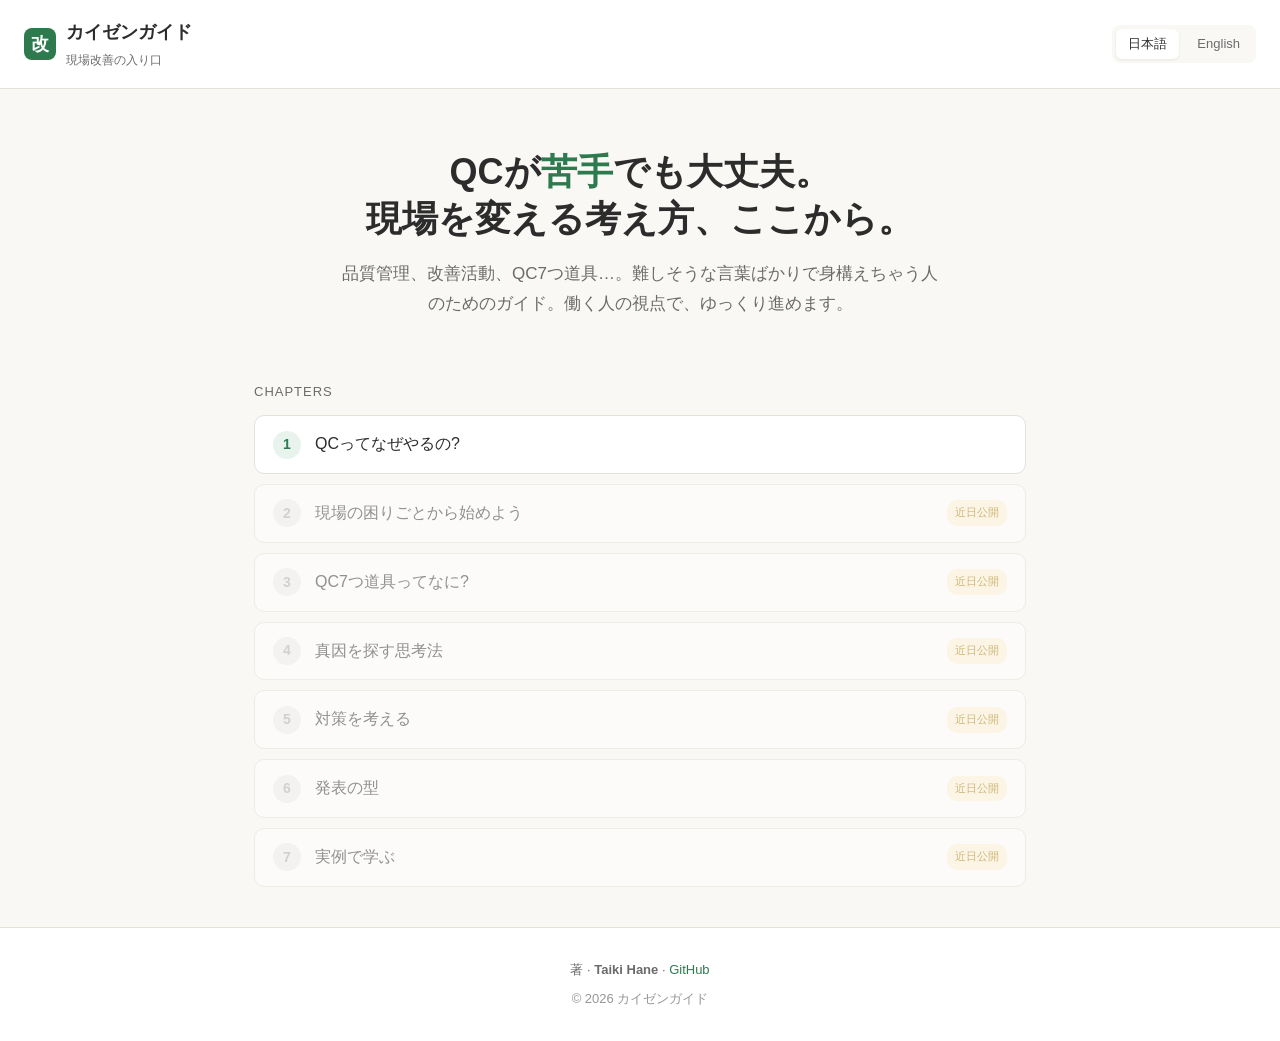
==== index.html @ 5424bb68 "Add files via upload" ====
<!DOCTYPE html>
<html lang="ja">
<head>
<meta charset="UTF-8">
<meta name="viewport" content="width=device-width, initial-scale=1.0">
<title>カイゼンガイド | 現場改善の入り口</title>
<meta name="description" content="QCや現場改善が苦手な人のためのガイド。難しい用語抜きで、働く人の視点から学べる入門書。">
<style>
  * { box-sizing: border-box; margin: 0; padding: 0; }
  :root {
    --bg: #faf8f5;
    --text: #2c2c2c;
    --sub: #6b6b6b;
    --accent: #2d7a4f;
    --accent-light: #e8f3ed;
    --border: #e5e0d8;
    --card: #ffffff;
    --highlight: #fff4d6;
  }
  html { scroll-behavior: smooth; }
  body {
    font-family: -apple-system, BlinkMacSystemFont, "Hiragino Sans", "Yu Gothic", "Segoe UI", sans-serif;
    background: var(--bg);
    color: var(--text);
    line-height: 1.8;
    font-size: 16px;
  }

  /* Header */
  header {
    background: var(--card);
    border-bottom: 1px solid var(--border);
    padding: 16px 24px;
    position: sticky;
    top: 0;
    z-index: 100;
    display: flex;
    justify-content: space-between;
    align-items: center;
    flex-wrap: wrap;
    gap: 12px;
  }
  .brand {
    display: flex;
    align-items: center;
    gap: 10px;
    text-decoration: none;
    color: var(--text);
  }
  .brand-logo {
    width: 32px;
    height: 32px;
    background: var(--accent);
    border-radius: 8px;
    display: flex;
    align-items: center;
    justify-content: center;
    color: white;
    font-weight: 700;
    font-size: 18px;
  }
  .brand-name {
    font-weight: 700;
    font-size: 18px;
  }
  .brand-sub {
    font-size: 12px;
    color: var(--sub);
    margin-top: 2px;
  }
  .lang-switch {
    display: flex;
    gap: 6px;
    background: var(--bg);
    padding: 4px;
    border-radius: 8px;
  }
  .lang-btn {
    padding: 6px 12px;
    border: none;
    background: transparent;
    cursor: pointer;
    border-radius: 6px;
    font-size: 13px;
    color: var(--sub);
    transition: all 0.2s;
  }
  .lang-btn.active {
    background: var(--card);
    color: var(--text);
    box-shadow: 0 1px 3px rgba(0,0,0,0.08);
  }

  /* Hero */
  .hero {
    max-width: 820px;
    margin: 0 auto;
    padding: 60px 24px 40px;
    text-align: center;
  }
  .hero h1 {
    font-size: 36px;
    line-height: 1.3;
    margin-bottom: 16px;
    font-weight: 800;
  }
  .hero h1 .accent {
    color: var(--accent);
  }
  .hero p {
    font-size: 17px;
    color: var(--sub);
    max-width: 600px;
    margin: 0 auto;
  }

  /* Chapter nav */
  .chapter-nav {
    max-width: 820px;
    margin: 0 auto;
    padding: 20px 24px 40px;
  }
  .chapter-nav-title {
    font-size: 13px;
    color: var(--sub);
    text-transform: uppercase;
    letter-spacing: 1px;
    margin-bottom: 12px;
  }
  .chapter-list {
    list-style: none;
    display: grid;
    gap: 10px;
  }
  .chapter-item {
    display: flex;
    align-items: center;
    gap: 14px;
    padding: 14px 18px;
    background: var(--card);
    border: 1px solid var(--border);
    border-radius: 10px;
    text-decoration: none;
    color: var(--text);
    transition: all 0.2s;
  }
  .chapter-item:hover {
    border-color: var(--accent);
    transform: translateX(2px);
  }
  .chapter-item.locked {
    opacity: 0.5;
    cursor: default;
  }
  .chapter-item.locked:hover {
    border-color: var(--border);
    transform: none;
  }
  .chapter-num {
    width: 28px;
    height: 28px;
    background: var(--accent-light);
    color: var(--accent);
    border-radius: 50%;
    display: flex;
    align-items: center;
    justify-content: center;
    font-weight: 700;
    font-size: 14px;
    flex-shrink: 0;
  }
  .chapter-item.locked .chapter-num {
    background: #eee;
    color: #aaa;
  }
  .chapter-title {
    flex: 1;
    font-weight: 500;
  }
  .chapter-badge {
    font-size: 11px;
    padding: 3px 8px;
    border-radius: 10px;
    background: var(--highlight);
    color: #a57800;
  }

  /* Chapter content */
  .chapter-content {
    max-width: 720px;
    margin: 40px auto;
    padding: 0 24px 80px;
  }
  .chapter-header {
    text-align: center;
    margin-bottom: 50px;
    padding: 30px 0;
    border-top: 1px solid var(--border);
    border-bottom: 1px solid var(--border);
  }
  .chapter-number-large {
    font-size: 13px;
    color: var(--accent);
    letter-spacing: 2px;
    margin-bottom: 8px;
    font-weight: 600;
  }
  .chapter-content h2 {
    font-size: 30px;
    line-height: 1.4;
    font-weight: 800;
  }
  .chapter-tldr {
    background: var(--accent-light);
    border-left: 4px solid var(--accent);
    padding: 20px 24px;
    border-radius: 8px;
    margin-bottom: 40px;
  }
  .chapter-tldr-label {
    font-size: 12px;
    color: var(--accent);
    font-weight: 700;
    letter-spacing: 1px;
    margin-bottom: 8px;
  }
  .chapter-tldr-text {
    font-size: 17px;
    line-height: 1.7;
  }
  .chapter-content h3 {
    font-size: 22px;
    margin: 40px 0 16px;
    font-weight: 700;
  }
  .chapter-content p {
    margin-bottom: 18px;
  }
  .chapter-content strong {
    color: var(--accent);
    font-weight: 700;
  }
  .callout {
    background: var(--card);
    border: 1px solid var(--border);
    border-radius: 10px;
    padding: 20px 24px;
    margin: 24px 0;
  }
  .callout-title {
    font-weight: 700;
    margin-bottom: 8px;
    display: flex;
    align-items: center;
    gap: 8px;
  }
  .callout-icon {
    font-size: 20px;
  }
  .quote {
    font-size: 19px;
    line-height: 1.7;
    color: var(--text);
    padding: 24px 28px;
    border-left: 4px solid var(--accent);
    background: var(--card);
    margin: 30px 0;
    font-weight: 500;
    border-radius: 0 8px 8px 0;
  }
  .next-nav {
    margin-top: 60px;
    display: flex;
    justify-content: space-between;
    gap: 12px;
    flex-wrap: wrap;
  }
  .next-btn {
    background: var(--accent);
    color: white;
    padding: 14px 24px;
    border-radius: 8px;
    text-decoration: none;
    font-weight: 600;
    display: inline-flex;
    align-items: center;
    gap: 8px;
    transition: all 0.2s;
  }
  .next-btn:hover {
    background: #256840;
    transform: translateX(2px);
  }
  .back-btn {
    background: transparent;
    color: var(--sub);
    padding: 14px 24px;
    border-radius: 8px;
    text-decoration: none;
    font-weight: 500;
    border: 1px solid var(--border);
  }
  .back-btn:hover {
    background: var(--card);
  }

  /* Footer */
  footer {
    border-top: 1px solid var(--border);
    padding: 30px 24px;
    text-align: center;
    color: var(--sub);
    font-size: 13px;
    background: var(--card);
  }
  footer a {
    color: var(--accent);
    text-decoration: none;
  }

  /* Hide / show for views */
  .view { display: none; }
  .view.active { display: block; }

  @media (max-width: 600px) {
    .hero h1 { font-size: 28px; }
    .chapter-content h2 { font-size: 24px; }
    .chapter-content h3 { font-size: 19px; }
    header { padding: 14px 16px; }
    .hero { padding: 40px 16px 30px; }
  }
</style>
</head>
<body>

<header>
  <a href="#" class="brand" onclick="showView('home'); return false;">
    <div class="brand-logo">改</div>
    <div>
      <div class="brand-name" data-i18n="brand">カイゼンガイド</div>
      <div class="brand-sub" data-i18n="brandSub">現場改善の入り口</div>
    </div>
  </a>
  <div class="lang-switch">
    <button class="lang-btn active" data-lang="ja" onclick="setLang('ja')">日本語</button>
    <button class="lang-btn" data-lang="en" onclick="setLang('en')">English</button>
  </div>
</header>

<!-- Home View -->
<div id="view-home" class="view active">
  <section class="hero">
    <h1 data-i18n="heroTitle">QCが<span class="accent">苦手</span>でも大丈夫。<br>現場を変える考え方、ここから。</h1>
    <p data-i18n="heroSub">品質管理、改善活動、QC7つ道具…。難しそうな言葉ばかりで身構えちゃう人のためのガイド。働く人の視点で、ゆっくり進めます。</p>
  </section>

  <section class="chapter-nav">
    <div class="chapter-nav-title" data-i18n="chapters">CHAPTERS</div>
    <ul class="chapter-list">
      <li><a href="#" class="chapter-item" onclick="showView('ch1'); return false;">
        <span class="chapter-num">1</span>
        <span class="chapter-title" data-i18n="ch1Title">QCってなぜやるの?</span>
      </a></li>
      <li><div class="chapter-item locked">
        <span class="chapter-num">2</span>
        <span class="chapter-title" data-i18n="ch2Title">現場の困りごとから始めよう</span>
        <span class="chapter-badge" data-i18n="comingSoon">近日公開</span>
      </div></li>
      <li><div class="chapter-item locked">
        <span class="chapter-num">3</span>
        <span class="chapter-title" data-i18n="ch3Title">QC7つ道具ってなに?</span>
        <span class="chapter-badge" data-i18n="comingSoon">近日公開</span>
      </div></li>
      <li><div class="chapter-item locked">
        <span class="chapter-num">4</span>
        <span class="chapter-title" data-i18n="ch4Title">真因を探す思考法</span>
        <span class="chapter-badge" data-i18n="comingSoon">近日公開</span>
      </div></li>
      <li><div class="chapter-item locked">
        <span class="chapter-num">5</span>
        <span class="chapter-title" data-i18n="ch5Title">対策を考える</span>
        <span class="chapter-badge" data-i18n="comingSoon">近日公開</span>
      </div></li>
      <li><div class="chapter-item locked">
        <span class="chapter-num">6</span>
        <span class="chapter-title" data-i18n="ch6Title">発表の型</span>
        <span class="chapter-badge" data-i18n="comingSoon">近日公開</span>
      </div></li>
      <li><div class="chapter-item locked">
        <span class="chapter-num">7</span>
        <span class="chapter-title" data-i18n="ch7Title">実例で学ぶ</span>
        <span class="chapter-badge" data-i18n="comingSoon">近日公開</span>
      </div></li>
    </ul>
  </section>
</div>

<!-- Chapter 1 View -->
<div id="view-ch1" class="view">
  <article class="chapter-content">
    <div class="chapter-header">
      <div class="chapter-number-large">CHAPTER 1</div>
      <h2 data-i18n="ch1Title">QCってなぜやるの?</h2>
    </div>

    <div class="chapter-tldr">
      <div class="chapter-tldr-label" data-i18n="tldrLabel">ひとこと要約</div>
      <div class="chapter-tldr-text" data-i18n="ch1Tldr">
        QCは「賞を取るため」の活動じゃない。現場の困りごとを数字で解いて、会社とお客さんを助けて、最終的に<strong>働く人の給料を上げるため</strong>にやるもの。順番を思い出すと、だいぶ楽になる。
      </div>
    </div>

    <h3 data-i18n="ch1_h1">「QCめんどくさい」は、だいたい正しい</h3>
    <p data-i18n="ch1_p1">いきなり結論だけど、QC活動が<strong>めんどくさいと感じる</strong>のは、あなたの感覚が鈍いからじゃない。むしろ正しい。</p>
    <p data-i18n="ch1_p2">多くの現場で、QC活動は<strong>「毎年の発表会のために、仕方なくやるもの」</strong>になってる。テーマを決めて、資料作って、スライドにまとめて、リハやって、発表して、終わり。来年また同じ時期に同じことをやる。これが面白いわけがない。</p>
    <p data-i18n="ch1_p3">でもね、QCは本来そういう活動じゃない。発表会は<strong>結果を共有する場</strong>であって、目的じゃないんだ。</p>

    <h3 data-i18n="ch1_h2">本当の目的は「働く人の給料を上げる」こと</h3>
    <p data-i18n="ch1_p4">極論を言うと、QC活動の目的はこれ。<strong>現場で働く人の給料を上げること</strong>。</p>
    <p data-i18n="ch1_p5">どういう流れかというと、こうなる:</p>

    <div class="callout">
      <div class="callout-title"><span class="callout-icon">🔄</span><span data-i18n="cycleTitle">QCが給料につながるサイクル</span></div>
      <p data-i18n="cycleStep">① 現場を改善する → ② 不良やロスが減る → ③ その効果を<strong>金額で</strong>見せる → ④ お客さん(または会社)と交渉する → ⑤ 浮いた分を、働く人に還元する</p>
    </div>

    <p data-i18n="ch1_p6">この流れのどこか1つでも切れてたら、QCは単なる<strong>作文コンテスト</strong>になる。多くの会社でそうなっちゃってるのが実情。</p>

    <h3 data-i18n="ch1_h3">「改善した」を「数字で見せる」まで、セット</h3>
    <p data-i18n="ch1_p7">現場でよくあるのが、こういうパターン。</p>
    <p data-i18n="ch1_p8">「不良が減った気がする」<br>「前より楽になった気がする」<br>「ムダが少なくなった気がする」</p>
    <p data-i18n="ch1_p9">全部、<strong>気がする</strong>で止まってる。これだと交渉材料にならない。</p>
    <p data-i18n="ch1_p10">QCの本質的な力は、<strong>「気がする」を「円(¥)」に変える</strong>ところにある。不良が減った → 何個減った → 1個あたりの損失 → 年間でいくら。ここまで出せれば、<strong>交渉のカード</strong>になる。</p>

    <h3 data-i18n="ch1_h4">QC手法は、道具にすぎない</h3>
    <p data-i18n="ch1_p11">パレート図、特性要因図、4M、PDCA…。<br>最初に教わるこういう言葉、たぶん9割の人が身構える。覚えられないし、使い方もわからないし、嫌いになる。</p>
    <p data-i18n="ch1_p12">でも安心していい。これらは全部、<strong>道具</strong>。目的は上の「給料を上げる」であって、道具を上手に使うことじゃない。</p>
    <p data-i18n="ch1_p13">大工さんがノコギリの使い方を一所懸命練習するのは、<strong>家を建てるため</strong>であって、ノコギリマスターになるためじゃないよね。それと同じ。</p>

    <div class="quote" data-i18n="ch1_quote">
      「QCが目的じゃない。QCは、働く人のためにある。」
    </div>

    <h3 data-i18n="ch1_h5">この本で大事にしたいこと</h3>
    <p data-i18n="ch1_p14">このガイドでは、次のことを守って進めます:</p>
    <p data-i18n="ch1_p15">
    • <strong>難しい言葉は後回し</strong>。まずイメージを掴む。<br>
    • <strong>実例ベース</strong>。現場で本当にあった話から学ぶ。<br>
    • <strong>「答えを教える」よりも「考える型」を渡す</strong>。自動化ツールは作らない。<br>
    • <strong>金をかけない改善</strong>を中心に。現場で明日から使える話。
    </p>
    <p data-i18n="ch1_p16">一緒に、ゆっくり進めましょう。</p>

    <div class="next-nav">
      <a href="#" class="back-btn" onclick="showView('home'); return false;">
        ← <span data-i18n="backToHome">もくじに戻る</span>
      </a>
      <a href="#" class="next-btn" onclick="alert('次の章は近日公開!'); return false;">
        <span data-i18n="nextChapter">次の章へ (近日公開)</span> →
      </a>
    </div>
  </article>
</div>

<footer>
  <p>
    <span data-i18n="authorBy">著</span> · <strong>Taiki Hane</strong> ·
    <a href="https://github.com/esandm4n1/kaizen-guide" target="_blank">GitHub</a>
  </p>
  <p style="margin-top:6px; opacity:0.7;" data-i18n="copyright">© 2026 カイゼンガイド</p>
</footer>

<script>
const i18n = {
  ja: {
    brand: "カイゼンガイド",
    brandSub: "現場改善の入り口",
    heroTitle: 'QCが<span class="accent">苦手</span>でも大丈夫。<br>現場を変える考え方、ここから。',
    heroSub: "品質管理、改善活動、QC7つ道具…。難しそうな言葉ばかりで身構えちゃう人のためのガイド。働く人の視点で、ゆっくり進めます。",
    chapters: "CHAPTERS",
    ch1Title: "QCってなぜやるの?",
    ch2Title: "現場の困りごとから始めよう",
    ch3Title: "QC7つ道具ってなに?",
    ch4Title: "真因を探す思考法",
    ch5Title: "対策を考える",
    ch6Title: "発表の型",
    ch7Title: "実例で学ぶ",
    comingSoon: "近日公開",
    tldrLabel: "ひとこと要約",
    ch1Tldr: 'QCは「賞を取るため」の活動じゃない。現場の困りごとを数字で解いて、会社とお客さんを助けて、最終的に<strong>働く人の給料を上げるため</strong>にやるもの。順番を思い出すと、だいぶ楽になる。',
    ch1_h1: "「QCめんどくさい」は、だいたい正しい",
    ch1_p1: 'いきなり結論だけど、QC活動が<strong>めんどくさいと感じる</strong>のは、あなたの感覚が鈍いからじゃない。むしろ正しい。',
    ch1_p2: '多くの現場で、QC活動は<strong>「毎年の発表会のために、仕方なくやるもの」</strong>になってる。テーマを決めて、資料作って、スライドにまとめて、リハやって、発表して、終わり。来年また同じ時期に同じことをやる。これが面白いわけがない。',
    ch1_p3: 'でもね、QCは本来そういう活動じゃない。発表会は<strong>結果を共有する場</strong>であって、目的じゃないんだ。',
    ch1_h2: "本当の目的は「働く人の給料を上げる」こと",
    ch1_p4: '極論を言うと、QC活動の目的はこれ。<strong>現場で働く人の給料を上げること</strong>。',
    ch1_p5: 'どういう流れかというと、こうなる:',
    cycleTitle: "QCが給料につながるサイクル",
    cycleStep: '① 現場を改善する → ② 不良やロスが減る → ③ その効果を<strong>金額で</strong>見せる → ④ お客さん(または会社)と交渉する → ⑤ 浮いた分を、働く人に還元する',
    ch1_p6: 'この流れのどこか1つでも切れてたら、QCは単なる<strong>作文コンテスト</strong>になる。多くの会社でそうなっちゃってるのが実情。',
    ch1_h3: "「改善した」を「数字で見せる」まで、セット",
    ch1_p7: '現場でよくあるのが、こういうパターン。',
    ch1_p8: '「不良が減った気がする」<br>「前より楽になった気がする」<br>「ムダが少なくなった気がする」',
    ch1_p9: '全部、<strong>気がする</strong>で止まってる。これだと交渉材料にならない。',
    ch1_p10: 'QCの本質的な力は、<strong>「気がする」を「円(¥)」に変える</strong>ところにある。不良が減った → 何個減った → 1個あたりの損失 → 年間でいくら。ここまで出せれば、<strong>交渉のカード</strong>になる。',
    ch1_h4: "QC手法は、道具にすぎない",
    ch1_p11: 'パレート図、特性要因図、4M、PDCA…。<br>最初に教わるこういう言葉、たぶん9割の人が身構える。覚えられないし、使い方もわからないし、嫌いになる。',
    ch1_p12: 'でも安心していい。これらは全部、<strong>道具</strong>。目的は上の「給料を上げる」であって、道具を上手に使うことじゃない。',
    ch1_p13: '大工さんがノコギリの使い方を一所懸命練習するのは、<strong>家を建てるため</strong>であって、ノコギリマスターになるためじゃないよね。それと同じ。',
    ch1_quote: '「QCが目的じゃない。QCは、働く人のためにある。」',
    ch1_h5: "この本で大事にしたいこと",
    ch1_p14: 'このガイドでは、次のことを守って進めます:',
    ch1_p15: '• <strong>難しい言葉は後回し</strong>。まずイメージを掴む。<br>• <strong>実例ベース</strong>。現場で本当にあった話から学ぶ。<br>• <strong>「答えを教える」よりも「考える型」を渡す</strong>。自動化ツールは作らない。<br>• <strong>金をかけない改善</strong>を中心に。現場で明日から使える話。',
    ch1_p16: '一緒に、ゆっくり進めましょう。',
    backToHome: "もくじに戻る",
    nextChapter: "次の章へ (近日公開)",
    authorBy: "著",
    copyright: "© 2026 カイゼンガイド"
  },
  en: {
    brand: "Kaizen Guide",
    brandSub: "Entry to shop floor improvement",
    heroTitle: 'Not good with <span class="accent">QC</span>? That\'s fine.<br>How to change the shop floor, starts here.',
    heroSub: "Quality control, improvement activities, the 7 QC tools... A guide for people put off by intimidating terms. We go slowly, from the worker's perspective.",
    chapters: "CHAPTERS",
    ch1Title: "Why do we even do QC?",
    ch2Title: "Start from real shop floor pains",
    ch3Title: "What are the 7 QC tools?",
    ch4Title: "How to find the real cause",
    ch5Title: "How to design countermeasures",
    ch6Title: "The presentation format",
    ch7Title: "Learn from real cases",
    comingSoon: "Coming soon",
    tldrLabel: "TL;DR",
    ch1Tldr: 'QC is not an activity "to win awards." It\'s for solving shop floor problems with numbers, helping the company and the customer, and ultimately <strong>raising the wages of the people who work there</strong>. Remember the order, and things get a lot easier.',
    ch1_h1: '"QC is a pain" - you\'re basically right',
    ch1_p1: 'Right off the bat: if you feel QC activities are <strong>a pain</strong>, it\'s not because your senses are dull. You\'re actually right.',
    ch1_p2: 'At many shop floors, QC has become <strong>"something we do reluctantly for the annual presentation."</strong> Pick a theme, make the slides, rehearse, present, done. Same thing next year. No way this is fun.',
    ch1_p3: 'But QC was never supposed to be that. The presentation is a <strong>place to share results</strong>, not the purpose.',
    ch1_h2: 'The real purpose is "to raise the wages of workers"',
    ch1_p4: 'Putting it bluntly, this is what QC is for: <strong>to raise the wages of the people working on the shop floor</strong>.',
    ch1_p5: 'Here\'s how the flow works:',
    cycleTitle: "The cycle from QC to higher wages",
    cycleStep: '① Improve the shop floor → ② Defects and losses decrease → ③ Show the effect <strong>in money</strong> → ④ Negotiate with the customer (or the company) → ⑤ Return the savings to the workers',
    ch1_p6: 'If any one of these links breaks, QC becomes just an <strong>essay contest</strong>. That\'s the reality at most companies.',
    ch1_h3: '"Improved" must include "shown in numbers"',
    ch1_p7: 'A common pattern on the shop floor:',
    ch1_p8: '"I feel like defects went down."<br>"I feel like things got easier."<br>"I feel like there\'s less waste."',
    ch1_p9: 'All stuck at <strong>"I feel like"</strong>. That won\'t work as a negotiation card.',
    ch1_p10: 'The real power of QC is to <strong>convert "I feel like" into "dollars (or yen)"</strong>. Defects down → how many → loss per unit → annual total. Once you get here, it becomes a <strong>negotiation card</strong>.',
    ch1_h4: "QC methods are just tools",
    ch1_p11: 'Pareto charts, fishbone diagrams, 4M, PDCA...<br>These are the words most people get scared of from day one. Hard to remember, hard to use, easy to hate.',
    ch1_p12: 'But don\'t worry. These are all just <strong>tools</strong>. The purpose is "raising wages" above - not mastering the tools.',
    ch1_p13: 'A carpenter practices using a saw <strong>to build a house</strong>, not to become a saw master. Same thing here.',
    ch1_quote: '"QC is not the goal. QC exists for the people who work."',
    ch1_h5: "What this book cares about",
    ch1_p14: 'In this guide, we keep these promises:',
    ch1_p15: '• <strong>Hard words come later</strong>. Grasp the image first.<br>• <strong>Example-based</strong>. Learn from real shop floor stories.<br>• <strong>"Hand over thinking patterns" rather than "give answers"</strong>. We don\'t build automation.<br>• <strong>Improvements without spending money</strong>. Things you can use tomorrow.',
    ch1_p16: 'Let\'s go slowly, together.',
    backToHome: "Back to contents",
    nextChapter: "Next chapter (Coming soon)",
    authorBy: "by",
    copyright: "© 2026 Kaizen Guide"
  }
};

let currentLang = 'ja';

function setLang(lang) {
  currentLang = lang;
  document.documentElement.lang = lang;
  document.querySelectorAll('.lang-btn').forEach(btn => {
    btn.classList.toggle('active', btn.dataset.lang === lang);
  });
  document.querySelectorAll('[data-i18n]').forEach(el => {
    const key = el.dataset.i18n;
    if (i18n[lang][key]) {
      el.innerHTML = i18n[lang][key];
    }
  });
  // Update document title
  document.title = lang === 'ja'
    ? 'カイゼンガイド | 現場改善の入り口'
    : 'Kaizen Guide | Entry to shop floor improvement';
  localStorage.setItem('kaizen-lang', lang);
}

function showView(viewName) {
  document.querySelectorAll('.view').forEach(v => v.classList.remove('active'));
  document.getElementById('view-' + viewName).classList.add('active');
  window.scrollTo(0, 0);
}

// Init: try to restore language preference (fallback to ja)
try {
  const saved = localStorage.getItem('kaizen-lang');
  if (saved === 'en' || saved === 'ja') setLang(saved);
} catch (e) { /* no-op */ }
</script>
</body>
</html>
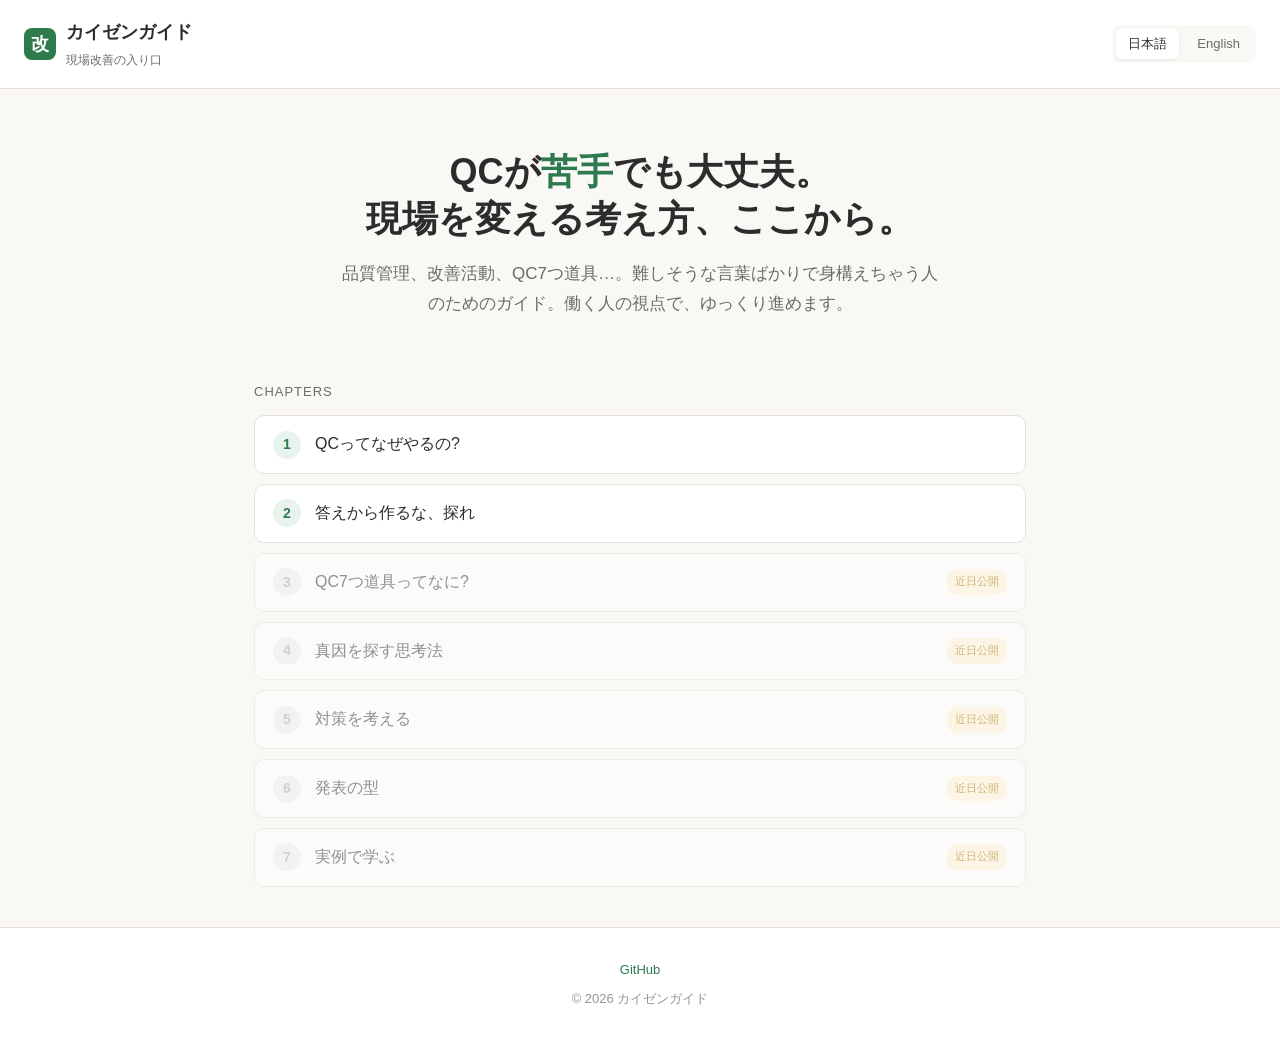
==== commit e55028a9: "Add files via upload" ====
--- a/index.html
+++ b/index.html
@@ -16,6 +16,8 @@
     --border: #e5e0d8;
     --card: #ffffff;
     --highlight: #fff4d6;
+    --warn: #b8541e;
+    --warn-light: #fbece2;
   }
   html { scroll-behavior: smooth; }
   body {
@@ -25,8 +27,6 @@
     line-height: 1.8;
     font-size: 16px;
   }
-
-  /* Header */
   header {
     background: var(--card);
     border-bottom: 1px solid var(--border);
@@ -48,280 +48,190 @@
     color: var(--text);
   }
   .brand-logo {
-    width: 32px;
-    height: 32px;
+    width: 32px; height: 32px;
     background: var(--accent);
     border-radius: 8px;
-    display: flex;
-    align-items: center;
-    justify-content: center;
-    color: white;
-    font-weight: 700;
-    font-size: 18px;
-  }
-  .brand-name {
-    font-weight: 700;
-    font-size: 18px;
-  }
-  .brand-sub {
-    font-size: 12px;
-    color: var(--sub);
-    margin-top: 2px;
-  }
+    display: flex; align-items: center; justify-content: center;
+    color: white; font-weight: 700; font-size: 18px;
+  }
+  .brand-name { font-weight: 700; font-size: 18px; }
+  .brand-sub { font-size: 12px; color: var(--sub); margin-top: 2px; }
   .lang-switch {
-    display: flex;
-    gap: 6px;
+    display: flex; gap: 6px;
     background: var(--bg);
-    padding: 4px;
-    border-radius: 8px;
+    padding: 4px; border-radius: 8px;
   }
   .lang-btn {
-    padding: 6px 12px;
-    border: none;
-    background: transparent;
-    cursor: pointer;
-    border-radius: 6px;
-    font-size: 13px;
-    color: var(--sub);
+    padding: 6px 12px; border: none;
+    background: transparent; cursor: pointer;
+    border-radius: 6px; font-size: 13px;
+    color: var(--sub); transition: all 0.2s;
+  }
+  .lang-btn.active {
+    background: var(--card); color: var(--text);
+    box-shadow: 0 1px 3px rgba(0,0,0,0.08);
+  }
+  .hero {
+    max-width: 820px; margin: 0 auto;
+    padding: 60px 24px 40px; text-align: center;
+  }
+  .hero h1 {
+    font-size: 36px; line-height: 1.3;
+    margin-bottom: 16px; font-weight: 800;
+  }
+  .hero h1 .accent { color: var(--accent); }
+  .hero p {
+    font-size: 17px; color: var(--sub);
+    max-width: 600px; margin: 0 auto;
+  }
+  .chapter-nav {
+    max-width: 820px; margin: 0 auto;
+    padding: 20px 24px 40px;
+  }
+  .chapter-nav-title {
+    font-size: 13px; color: var(--sub);
+    text-transform: uppercase; letter-spacing: 1px;
+    margin-bottom: 12px;
+  }
+  .chapter-list { list-style: none; display: grid; gap: 10px; }
+  .chapter-item {
+    display: flex; align-items: center; gap: 14px;
+    padding: 14px 18px; background: var(--card);
+    border: 1px solid var(--border); border-radius: 10px;
+    text-decoration: none; color: var(--text);
     transition: all 0.2s;
   }
-  .lang-btn.active {
-    background: var(--card);
-    color: var(--text);
-    box-shadow: 0 1px 3px rgba(0,0,0,0.08);
-  }
-
-  /* Hero */
-  .hero {
-    max-width: 820px;
-    margin: 0 auto;
-    padding: 60px 24px 40px;
-    text-align: center;
-  }
-  .hero h1 {
-    font-size: 36px;
-    line-height: 1.3;
-    margin-bottom: 16px;
-    font-weight: 800;
-  }
-  .hero h1 .accent {
-    color: var(--accent);
-  }
-  .hero p {
-    font-size: 17px;
-    color: var(--sub);
-    max-width: 600px;
-    margin: 0 auto;
-  }
-
-  /* Chapter nav */
-  .chapter-nav {
-    max-width: 820px;
-    margin: 0 auto;
-    padding: 20px 24px 40px;
-  }
-  .chapter-nav-title {
-    font-size: 13px;
-    color: var(--sub);
-    text-transform: uppercase;
-    letter-spacing: 1px;
-    margin-bottom: 12px;
-  }
-  .chapter-list {
-    list-style: none;
-    display: grid;
-    gap: 10px;
-  }
-  .chapter-item {
-    display: flex;
-    align-items: center;
-    gap: 14px;
-    padding: 14px 18px;
-    background: var(--card);
-    border: 1px solid var(--border);
+  .chapter-item:hover {
+    border-color: var(--accent); transform: translateX(2px);
+  }
+  .chapter-item.locked { opacity: 0.5; cursor: default; }
+  .chapter-item.locked:hover {
+    border-color: var(--border); transform: none;
+  }
+  .chapter-num {
+    width: 28px; height: 28px;
+    background: var(--accent-light); color: var(--accent);
+    border-radius: 50%;
+    display: flex; align-items: center; justify-content: center;
+    font-weight: 700; font-size: 14px; flex-shrink: 0;
+  }
+  .chapter-item.locked .chapter-num { background: #eee; color: #aaa; }
+  .chapter-title { flex: 1; font-weight: 500; }
+  .chapter-badge {
+    font-size: 11px; padding: 3px 8px;
     border-radius: 10px;
-    text-decoration: none;
-    color: var(--text);
-    transition: all 0.2s;
-  }
-  .chapter-item:hover {
-    border-color: var(--accent);
-    transform: translateX(2px);
-  }
-  .chapter-item.locked {
-    opacity: 0.5;
-    cursor: default;
-  }
-  .chapter-item.locked:hover {
-    border-color: var(--border);
-    transform: none;
-  }
-  .chapter-num {
-    width: 28px;
-    height: 28px;
-    background: var(--accent-light);
-    color: var(--accent);
-    border-radius: 50%;
-    display: flex;
-    align-items: center;
-    justify-content: center;
-    font-weight: 700;
-    font-size: 14px;
-    flex-shrink: 0;
-  }
-  .chapter-item.locked .chapter-num {
-    background: #eee;
-    color: #aaa;
-  }
-  .chapter-title {
-    flex: 1;
-    font-weight: 500;
-  }
-  .chapter-badge {
-    font-size: 11px;
-    padding: 3px 8px;
-    border-radius: 10px;
-    background: var(--highlight);
-    color: #a57800;
-  }
-
-  /* Chapter content */
+    background: var(--highlight); color: #a57800;
+  }
   .chapter-content {
-    max-width: 720px;
-    margin: 40px auto;
+    max-width: 720px; margin: 40px auto;
     padding: 0 24px 80px;
   }
   .chapter-header {
-    text-align: center;
-    margin-bottom: 50px;
+    text-align: center; margin-bottom: 50px;
     padding: 30px 0;
     border-top: 1px solid var(--border);
     border-bottom: 1px solid var(--border);
   }
   .chapter-number-large {
-    font-size: 13px;
-    color: var(--accent);
-    letter-spacing: 2px;
-    margin-bottom: 8px;
-    font-weight: 600;
+    font-size: 13px; color: var(--accent);
+    letter-spacing: 2px; margin-bottom: 8px; font-weight: 600;
   }
   .chapter-content h2 {
-    font-size: 30px;
-    line-height: 1.4;
-    font-weight: 800;
+    font-size: 30px; line-height: 1.4; font-weight: 800;
   }
   .chapter-tldr {
     background: var(--accent-light);
     border-left: 4px solid var(--accent);
-    padding: 20px 24px;
-    border-radius: 8px;
+    padding: 20px 24px; border-radius: 8px;
     margin-bottom: 40px;
   }
   .chapter-tldr-label {
-    font-size: 12px;
-    color: var(--accent);
-    font-weight: 700;
-    letter-spacing: 1px;
+    font-size: 12px; color: var(--accent);
+    font-weight: 700; letter-spacing: 1px;
     margin-bottom: 8px;
   }
-  .chapter-tldr-text {
-    font-size: 17px;
-    line-height: 1.7;
-  }
+  .chapter-tldr-text { font-size: 17px; line-height: 1.7; }
   .chapter-content h3 {
-    font-size: 22px;
-    margin: 40px 0 16px;
-    font-weight: 700;
-  }
-  .chapter-content p {
-    margin-bottom: 18px;
-  }
-  .chapter-content strong {
-    color: var(--accent);
-    font-weight: 700;
-  }
+    font-size: 22px; margin: 40px 0 16px; font-weight: 700;
+  }
+  .chapter-content p { margin-bottom: 18px; }
+  .chapter-content strong { color: var(--accent); font-weight: 700; }
   .callout {
     background: var(--card);
     border: 1px solid var(--border);
     border-radius: 10px;
-    padding: 20px 24px;
+    padding: 20px 24px; margin: 24px 0;
+  }
+  .callout-title {
+    font-weight: 700; margin-bottom: 8px;
+    display: flex; align-items: center; gap: 8px;
+  }
+  .callout-icon { font-size: 20px; }
+  .warn-box {
+    background: var(--warn-light);
+    border-left: 4px solid var(--warn);
+    padding: 20px 24px; border-radius: 8px;
     margin: 24px 0;
   }
-  .callout-title {
-    font-weight: 700;
-    margin-bottom: 8px;
-    display: flex;
-    align-items: center;
-    gap: 8px;
-  }
-  .callout-icon {
-    font-size: 20px;
-  }
+  .warn-box .callout-title { color: var(--warn); }
+  .warn-box strong { color: var(--warn); }
   .quote {
-    font-size: 19px;
-    line-height: 1.7;
-    color: var(--text);
+    font-size: 19px; line-height: 1.7; color: var(--text);
     padding: 24px 28px;
     border-left: 4px solid var(--accent);
+    background: var(--card); margin: 30px 0;
+    font-weight: 500; border-radius: 0 8px 8px 0;
+  }
+  .order-compare {
+    display: grid; grid-template-columns: 1fr 1fr;
+    gap: 16px; margin: 24px 0;
+  }
+  .order-box {
     background: var(--card);
-    margin: 30px 0;
-    font-weight: 500;
-    border-radius: 0 8px 8px 0;
+    border: 1px solid var(--border);
+    border-radius: 10px;
+    padding: 18px 20px;
+  }
+  .order-box.bad { border-color: var(--warn); border-width: 2px; }
+  .order-box.good { border-color: var(--accent); border-width: 2px; }
+  .order-label {
+    font-size: 12px; font-weight: 700;
+    letter-spacing: 1px; margin-bottom: 10px;
+  }
+  .order-box.bad .order-label { color: var(--warn); }
+  .order-box.good .order-label { color: var(--accent); }
+  .order-steps { font-size: 14px; line-height: 1.8; }
+  @media (max-width: 600px) {
+    .order-compare { grid-template-columns: 1fr; }
   }
   .next-nav {
-    margin-top: 60px;
-    display: flex;
-    justify-content: space-between;
-    gap: 12px;
-    flex-wrap: wrap;
+    margin-top: 60px; display: flex;
+    justify-content: space-between; gap: 12px; flex-wrap: wrap;
   }
   .next-btn {
-    background: var(--accent);
-    color: white;
-    padding: 14px 24px;
-    border-radius: 8px;
-    text-decoration: none;
-    font-weight: 600;
-    display: inline-flex;
-    align-items: center;
-    gap: 8px;
+    background: var(--accent); color: white;
+    padding: 14px 24px; border-radius: 8px;
+    text-decoration: none; font-weight: 600;
+    display: inline-flex; align-items: center; gap: 8px;
     transition: all 0.2s;
   }
-  .next-btn:hover {
-    background: #256840;
-    transform: translateX(2px);
-  }
+  .next-btn:hover { background: #256840; transform: translateX(2px); }
   .back-btn {
-    background: transparent;
-    color: var(--sub);
-    padding: 14px 24px;
-    border-radius: 8px;
-    text-decoration: none;
-    font-weight: 500;
+    background: transparent; color: var(--sub);
+    padding: 14px 24px; border-radius: 8px;
+    text-decoration: none; font-weight: 500;
     border: 1px solid var(--border);
   }
-  .back-btn:hover {
-    background: var(--card);
-  }
-
-  /* Footer */
+  .back-btn:hover { background: var(--card); }
   footer {
     border-top: 1px solid var(--border);
-    padding: 30px 24px;
-    text-align: center;
-    color: var(--sub);
-    font-size: 13px;
+    padding: 30px 24px; text-align: center;
+    color: var(--sub); font-size: 13px;
     background: var(--card);
   }
-  footer a {
-    color: var(--accent);
-    text-decoration: none;
-  }
-
-  /* Hide / show for views */
+  footer a { color: var(--accent); text-decoration: none; }
   .view { display: none; }
   .view.active { display: block; }
-
   @media (max-width: 600px) {
     .hero h1 { font-size: 28px; }
     .chapter-content h2 { font-size: 24px; }
@@ -347,7 +257,6 @@
   </div>
 </header>
 
-<!-- Home View -->
 <div id="view-home" class="view active">
   <section class="hero">
     <h1 data-i18n="heroTitle">QCが<span class="accent">苦手</span>でも大丈夫。<br>現場を変える考え方、ここから。</h1>
@@ -361,11 +270,10 @@
         <span class="chapter-num">1</span>
         <span class="chapter-title" data-i18n="ch1Title">QCってなぜやるの?</span>
       </a></li>
-      <li><div class="chapter-item locked">
+      <li><a href="#" class="chapter-item" onclick="showView('ch2'); return false;">
         <span class="chapter-num">2</span>
-        <span class="chapter-title" data-i18n="ch2Title">現場の困りごとから始めよう</span>
-        <span class="chapter-badge" data-i18n="comingSoon">近日公開</span>
-      </div></li>
+        <span class="chapter-title" data-i18n="ch2Title">答えから作るな、探れ</span>
+      </a></li>
       <li><div class="chapter-item locked">
         <span class="chapter-num">3</span>
         <span class="chapter-title" data-i18n="ch3Title">QC7つ道具ってなに?</span>
@@ -395,7 +303,6 @@
   </section>
 </div>
 
-<!-- Chapter 1 View -->
 <div id="view-ch1" class="view">
   <article class="chapter-content">
     <div class="chapter-header">
@@ -455,16 +362,124 @@
       <a href="#" class="back-btn" onclick="showView('home'); return false;">
         ← <span data-i18n="backToHome">もくじに戻る</span>
       </a>
-      <a href="#" class="next-btn" onclick="alert('次の章は近日公開!'); return false;">
-        <span data-i18n="nextChapter">次の章へ (近日公開)</span> →
+      <a href="#" class="next-btn" onclick="showView('ch2'); return false;">
+        <span data-i18n="nextChapter">次の章へ</span> →
       </a>
     </div>
   </article>
 </div>
 
+<div id="view-ch2" class="view">
+  <article class="chapter-content">
+    <div class="chapter-header">
+      <div class="chapter-number-large">CHAPTER 2</div>
+      <h2 data-i18n="ch2Title">答えから作るな、探れ</h2>
+    </div>
+
+    <div class="chapter-tldr">
+      <div class="chapter-tldr-label" data-i18n="tldrLabel">ひとこと要約</div>
+      <div class="chapter-tldr-text" data-i18n="ch2Tldr">
+        多くのQCは、<strong>先に対策を決めてから、それに合うデータを揃えている</strong>。これを「逆再生QC」と呼ぼう。本物のQCは逆で、データから探っていって、<strong>最後に対策が決まる</strong>。順序を守るだけで、発表の質は段違いになる。
+      </div>
+    </div>
+
+    <h3 data-i18n="ch2_h1">QCあるある:みんな答えから作ってる</h3>
+    <p data-i18n="ch2_p1">正直に告白します。<strong>現場のQCの多くが、答えから作られてる</strong>。</p>
+    <p data-i18n="ch2_p2">たぶん、身に覚えがあるんじゃないかな。こういう進め方:</p>
+    <p data-i18n="ch2_p3">
+    • リーダーが「この設備、変えたい」と先に思う<br>
+    • それに合うパレート図を後から作る<br>
+    • それに合う特性要因図を後から書く<br>
+    • 狙い通りの対策を実施<br>
+    • 当然、効果は出る<br>
+    • 発表は綺麗
+    </p>
+    <p data-i18n="ch2_p4">これ、発表会で毎年たくさん見る光景。スライドは整ってるし、数字も合ってる。でも、<strong>中身は空っぽ</strong>。</p>
+
+    <div class="warn-box">
+      <div class="callout-title"><span class="callout-icon">⚠️</span><span data-i18n="reverseQcTitle">これを「逆再生QC」と呼ぶ</span></div>
+      <p data-i18n="reverseQcDesc">結論から逆向きに組み立てられたQC。パレート図も特性要因図も「アリバイ作り」になっていて、思考の跡が残っていない。<strong>審査員の目が鋭ければ、一発で見抜かれる</strong>。</p>
+    </div>
+
+    <h3 data-i18n="ch2_h2">なぜ「答えから作る」をやっちゃうのか</h3>
+    <p data-i18n="ch2_p5">これ、作ってる本人も「ダメだな」とわかってることが多い。でも、やっちゃう。理由はだいたいこの辺。</p>
+    <p data-i18n="ch2_p6">
+    • <strong>時間がない</strong>。発表会の日付が近い。<br>
+    • <strong>データがない</strong>。細かく取ってない。<br>
+    • <strong>上司が早く結論を欲しがる</strong>。「で、原因は?」と詰められる。<br>
+    • <strong>「まだわからない」に耐えられない</strong>。不安になる。<br>
+    • <strong>発表映えしない</strong>と思ってる。派手な対策のほうがウケると勘違い。
+    </p>
+    <p data-i18n="ch2_p7">全部、わかる。でも、ここを我慢できるかどうかで、QCの深さは決まる。</p>
+
+    <h3 data-i18n="ch2_h3">本物の順序:探偵ゲームだと思え</h3>
+    <p data-i18n="ch2_p8">じゃあ本物のQCはどう進むか。<strong>探偵ゲーム</strong>だと思うとわかりやすい。</p>
+    <p data-i18n="ch2_p9">犯人(真因)は、まだ誰かわからない。証拠(データ)を見ながら、容疑者を絞っていく。最後に犯人が浮かび上がる。<strong>対策は、そこで初めて決まる</strong>。</p>
+
+    <div class="order-compare">
+      <div class="order-box bad">
+        <div class="order-label" data-i18n="badOrderLabel">✗ 逆再生QC</div>
+        <div class="order-steps" data-i18n="badOrderSteps">
+          ① 対策を決める<br>
+          ② データを揃える<br>
+          ③ 特性要因図を書く<br>
+          ④ 発表する
+        </div>
+      </div>
+      <div class="order-box good">
+        <div class="order-label" data-i18n="goodOrderLabel">○ 本物のQC</div>
+        <div class="order-steps" data-i18n="goodOrderSteps">
+          ① データを見る<br>
+          ② 大きい順に絞っていく<br>
+          ③ 真因にたどり着く<br>
+          ④ 対策が決まる<br>
+          ⑤ 発表する
+        </div>
+      </div>
+    </div>
+
+    <p data-i18n="ch2_p10">見た目の工程は似てる。でも、<strong>順序が逆</strong>。ここが全て。</p>
+
+    <h3 data-i18n="ch2_h4">「大きいとこから小さいとこへ」だけ</h3>
+    <p data-i18n="ch2_p11">探偵ゲームの進め方は、難しくない。やることは、実は<strong>1つだけ</strong>。</p>
+    <p data-i18n="ch2_p12"><strong>大きいとこから、小さいとこへ見ていく</strong>。</p>
+    <p data-i18n="ch2_p13">たとえば、不良がたくさん出てる工程があるとする。こう進む。</p>
+    <p data-i18n="ch2_p14">
+    <strong>層1</strong>:不良の種類で分ける → 不良Aが一番多い<br>
+    <strong>層2</strong>:不良Aを時間帯で分ける → 朝一に多い<br>
+    <strong>層3</strong>:朝一の不良Aを機械で分ける → 機械Bに集中<br>
+    <strong>層4</strong>:朝一の機械Bの不良Aを作業者で分ける → 特定の作業者
+    </p>
+    <p data-i18n="ch2_p15">ここまで絞れれば、「原因は何?」の答えが<strong>見えてくる</strong>。朝一、機械B、特定作業者。この3つが揃う時だけ起きる現象。<strong>そこで初めて特性要因図を書く意味が生まれる</strong>。</p>
+
+    <h3 data-i18n="ch2_h5">「探る」が楽しいか、苦痛か</h3>
+    <p data-i18n="ch2_p16">ここ、大事な分かれ目。</p>
+    <p data-i18n="ch2_p17"><strong>層別ドリルダウン</strong>をこうやって書くと、「めんどくさそう」と感じる人が多い。事実、めんどくさい。層を3つも4つも掘らないといけないし、データを切り替え続けないといけない。</p>
+    <p data-i18n="ch2_p18">でも、<strong>ここを「楽しい」と感じられたら、もう勝ち</strong>。</p>
+    <p data-i18n="ch2_p19">犯人が浮かび上がってくる感覚。「え、朝一だけ多いの?」「機械Bだけ?」「あの人だけ?」と驚く瞬間。<strong>これは、謎解きの快感</strong>。ミステリー小説と同じ。</p>
+
+    <div class="quote" data-i18n="ch2_quote">
+      「探っていくのが楽しい。それに気づいた人から、QCが嫌いじゃなくなる。」
+    </div>
+
+    <h3 data-i18n="ch2_h6">次の章への橋渡し</h3>
+    <p data-i18n="ch2_p20">「探る」ための道具が、よく言われる<strong>QC7つ道具</strong>。パレート図、特性要因図、ヒストグラム…。</p>
+    <p data-i18n="ch2_p21">でも、道具の前に、この<strong>姿勢</strong>がすべてなんだ。</p>
+    <p data-i18n="ch2_p22"><strong>答えから作るな、探れ</strong>。<br>次の章からは、探るための道具を1つずつ見ていきます。</p>
+
+    <div class="next-nav">
+      <a href="#" class="back-btn" onclick="showView('home'); return false;">
+        ← <span data-i18n="backToHome">もくじに戻る</span>
+      </a>
+      <a href="#" class="next-btn" onclick="alert('次の章は近日公開!'); return false;">
+        <span data-i18n="nextChapterSoon">次の章へ(近日公開)</span> →
+      </a>
+    </div>
+  </article>
+</div>
+
 <footer>
   <p>
-    <span data-i18n="authorBy">著</span> · <strong>Taiki Hane</strong> ·
     <a href="https://github.com/esandm4n1/kaizen-guide" target="_blank">GitHub</a>
   </p>
   <p style="margin-top:6px; opacity:0.7;" data-i18n="copyright">© 2026 カイゼンガイド</p>
@@ -479,7 +494,7 @@
     heroSub: "品質管理、改善活動、QC7つ道具…。難しそうな言葉ばかりで身構えちゃう人のためのガイド。働く人の視点で、ゆっくり進めます。",
     chapters: "CHAPTERS",
     ch1Title: "QCってなぜやるの?",
-    ch2Title: "現場の困りごとから始めよう",
+    ch2Title: "答えから作るな、探れ",
     ch3Title: "QC7つ道具ってなに?",
     ch4Title: "真因を探す思考法",
     ch5Title: "対策を考える",
@@ -512,9 +527,45 @@
     ch1_p14: 'このガイドでは、次のことを守って進めます:',
     ch1_p15: '• <strong>難しい言葉は後回し</strong>。まずイメージを掴む。<br>• <strong>実例ベース</strong>。現場で本当にあった話から学ぶ。<br>• <strong>「答えを教える」よりも「考える型」を渡す</strong>。自動化ツールは作らない。<br>• <strong>金をかけない改善</strong>を中心に。現場で明日から使える話。',
     ch1_p16: '一緒に、ゆっくり進めましょう。',
+    ch2Tldr: '多くのQCは、<strong>先に対策を決めてから、それに合うデータを揃えている</strong>。これを「逆再生QC」と呼ぼう。本物のQCは逆で、データから探っていって、<strong>最後に対策が決まる</strong>。順序を守るだけで、発表の質は段違いになる。',
+    ch2_h1: "QCあるある:みんな答えから作ってる",
+    ch2_p1: '正直に告白します。<strong>現場のQCの多くが、答えから作られてる</strong>。',
+    ch2_p2: 'たぶん、身に覚えがあるんじゃないかな。こういう進め方:',
+    ch2_p3: '• リーダーが「この設備、変えたい」と先に思う<br>• それに合うパレート図を後から作る<br>• それに合う特性要因図を後から書く<br>• 狙い通りの対策を実施<br>• 当然、効果は出る<br>• 発表は綺麗',
+    ch2_p4: 'これ、発表会で毎年たくさん見る光景。スライドは整ってるし、数字も合ってる。でも、<strong>中身は空っぽ</strong>。',
+    reverseQcTitle: 'これを「逆再生QC」と呼ぶ',
+    reverseQcDesc: '結論から逆向きに組み立てられたQC。パレート図も特性要因図も「アリバイ作り」になっていて、思考の跡が残っていない。<strong>審査員の目が鋭ければ、一発で見抜かれる</strong>。',
+    ch2_h2: 'なぜ「答えから作る」をやっちゃうのか',
+    ch2_p5: 'これ、作ってる本人も「ダメだな」とわかってることが多い。でも、やっちゃう。理由はだいたいこの辺。',
+    ch2_p6: '• <strong>時間がない</strong>。発表会の日付が近い。<br>• <strong>データがない</strong>。細かく取ってない。<br>• <strong>上司が早く結論を欲しがる</strong>。「で、原因は?」と詰められる。<br>• <strong>「まだわからない」に耐えられない</strong>。不安になる。<br>• <strong>発表映えしない</strong>と思ってる。派手な対策のほうがウケると勘違い。',
+    ch2_p7: '全部、わかる。でも、ここを我慢できるかどうかで、QCの深さは決まる。',
+    ch2_h3: '本物の順序:探偵ゲームだと思え',
+    ch2_p8: 'じゃあ本物のQCはどう進むか。<strong>探偵ゲーム</strong>だと思うとわかりやすい。',
+    ch2_p9: '犯人(真因)は、まだ誰かわからない。証拠(データ)を見ながら、容疑者を絞っていく。最後に犯人が浮かび上がる。<strong>対策は、そこで初めて決まる</strong>。',
+    badOrderLabel: "✗ 逆再生QC",
+    badOrderSteps: "① 対策を決める<br>② データを揃える<br>③ 特性要因図を書く<br>④ 発表する",
+    goodOrderLabel: "○ 本物のQC",
+    goodOrderSteps: "① データを見る<br>② 大きい順に絞っていく<br>③ 真因にたどり着く<br>④ 対策が決まる<br>⑤ 発表する",
+    ch2_p10: '見た目の工程は似てる。でも、<strong>順序が逆</strong>。ここが全て。',
+    ch2_h4: '「大きいとこから小さいとこへ」だけ',
+    ch2_p11: '探偵ゲームの進め方は、難しくない。やることは、実は<strong>1つだけ</strong>。',
+    ch2_p12: '<strong>大きいとこから、小さいとこへ見ていく</strong>。',
+    ch2_p13: 'たとえば、不良がたくさん出てる工程があるとする。こう進む。',
+    ch2_p14: '<strong>層1</strong>:不良の種類で分ける → 不良Aが一番多い<br><strong>層2</strong>:不良Aを時間帯で分ける → 朝一に多い<br><strong>層3</strong>:朝一の不良Aを機械で分ける → 機械Bに集中<br><strong>層4</strong>:朝一の機械Bの不良Aを作業者で分ける → 特定の作業者',
+    ch2_p15: 'ここまで絞れれば、「原因は何?」の答えが<strong>見えてくる</strong>。朝一、機械B、特定作業者。この3つが揃う時だけ起きる現象。<strong>そこで初めて特性要因図を書く意味が生まれる</strong>。',
+    ch2_h5: '「探る」が楽しいか、苦痛か',
+    ch2_p16: 'ここ、大事な分かれ目。',
+    ch2_p17: '<strong>層別ドリルダウン</strong>をこうやって書くと、「めんどくさそう」と感じる人が多い。事実、めんどくさい。層を3つも4つも掘らないといけないし、データを切り替え続けないといけない。',
+    ch2_p18: 'でも、<strong>ここを「楽しい」と感じられたら、もう勝ち</strong>。',
+    ch2_p19: '犯人が浮かび上がってくる感覚。「え、朝一だけ多いの?」「機械Bだけ?」「あの人だけ?」と驚く瞬間。<strong>これは、謎解きの快感</strong>。ミステリー小説と同じ。',
+    ch2_quote: '「探っていくのが楽しい。それに気づいた人から、QCが嫌いじゃなくなる。」',
+    ch2_h6: '次の章への橋渡し',
+    ch2_p20: '「探る」ための道具が、よく言われる<strong>QC7つ道具</strong>。パレート図、特性要因図、ヒストグラム…。',
+    ch2_p21: 'でも、道具の前に、この<strong>姿勢</strong>がすべてなんだ。',
+    ch2_p22: '<strong>答えから作るな、探れ</strong>。<br>次の章からは、探るための道具を1つずつ見ていきます。',
     backToHome: "もくじに戻る",
-    nextChapter: "次の章へ (近日公開)",
-    authorBy: "著",
+    nextChapter: "次の章へ",
+    nextChapterSoon: "次の章へ(近日公開)",
     copyright: "© 2026 カイゼンガイド"
   },
   en: {
@@ -524,7 +575,7 @@
     heroSub: "Quality control, improvement activities, the 7 QC tools... A guide for people put off by intimidating terms. We go slowly, from the worker's perspective.",
     chapters: "CHAPTERS",
     ch1Title: "Why do we even do QC?",
-    ch2Title: "Start from real shop floor pains",
+    ch2Title: "Don't build from the answer. Investigate.",
     ch3Title: "What are the 7 QC tools?",
     ch4Title: "How to find the real cause",
     ch5Title: "How to design countermeasures",
@@ -557,9 +608,45 @@
     ch1_p14: 'In this guide, we keep these promises:',
     ch1_p15: '• <strong>Hard words come later</strong>. Grasp the image first.<br>• <strong>Example-based</strong>. Learn from real shop floor stories.<br>• <strong>"Hand over thinking patterns" rather than "give answers"</strong>. We don\'t build automation.<br>• <strong>Improvements without spending money</strong>. Things you can use tomorrow.',
     ch1_p16: 'Let\'s go slowly, together.',
+    ch2Tldr: 'Most QC activities <strong>decide the countermeasure first, then gather data to fit it</strong>. Let\'s call this "reverse-play QC." Real QC is the opposite: you investigate from the data, and <strong>the countermeasure is decided last</strong>. Just following this order changes the quality of a presentation dramatically.',
+    ch2_h1: "The common pattern: everyone builds from the answer",
+    ch2_p1: 'Honest confession: <strong>most QC on the shop floor is built from the answer</strong>.',
+    ch2_p2: 'You probably recognize this flow:',
+    ch2_p3: '• The leader decides "I want to change this equipment" first<br>• A Pareto chart is built later to match<br>• A fishbone diagram is drawn later to match<br>• The intended countermeasure is implemented<br>• Naturally, results come out<br>• The presentation looks clean',
+    ch2_p4: 'You see this at every presentation event. The slides are neat, the numbers check out. But <strong>the content is empty</strong>.',
+    reverseQcTitle: 'Call this "reverse-play QC"',
+    reverseQcDesc: 'QC assembled backwards from the conclusion. The Pareto and fishbone become "alibi-building" with no trace of actual thinking. <strong>Sharp judges see through it instantly</strong>.',
+    ch2_h2: 'Why we end up "building from the answer"',
+    ch2_p5: 'Most people doing this know it\'s wrong. They do it anyway. The usual reasons:',
+    ch2_p6: '• <strong>No time</strong>. Presentation is coming up.<br>• <strong>No data</strong>. It wasn\'t collected in detail.<br>• <strong>The boss wants a conclusion fast</strong>. "So, what\'s the cause?"<br>• <strong>Can\'t stand "we don\'t know yet"</strong>. It feels uncomfortable.<br>• <strong>Think it won\'t look flashy</strong>. Misbelieve that dramatic countermeasures impress more.',
+    ch2_p7: 'All understandable. But whether you resist these pressures decides the depth of your QC.',
+    ch2_h3: 'The real order: think of it as a detective game',
+    ch2_p8: 'So how does real QC proceed? Think of it as a <strong>detective game</strong>.',
+    ch2_p9: 'The culprit (real cause) is unknown. You look at evidence (data) and narrow down suspects. The culprit emerges at the end. <strong>The countermeasure is decided only then</strong>.',
+    badOrderLabel: "✗ Reverse-play QC",
+    badOrderSteps: "① Decide the countermeasure<br>② Gather data<br>③ Draw the fishbone<br>④ Present",
+    goodOrderLabel: "○ Real QC",
+    goodOrderSteps: "① Look at the data<br>② Narrow down biggest first<br>③ Arrive at the real cause<br>④ Countermeasure is decided<br>⑤ Present",
+    ch2_p10: 'The steps look similar. But the <strong>order is reversed</strong>. That\'s everything.',
+    ch2_h4: '"Big to small" is the only rule',
+    ch2_p11: 'The detective game is not hard. There\'s really only <strong>one thing</strong> to do.',
+    ch2_p12: '<strong>Go from the big to the small.</strong>',
+    ch2_p13: 'Say a process is producing lots of defects. You proceed like this:',
+    ch2_p14: '<strong>Layer 1</strong>: split by defect type → Defect A is most common<br><strong>Layer 2</strong>: split Defect A by time → Morning shift has the most<br><strong>Layer 3</strong>: split morning Defect A by machine → Concentrated on Machine B<br><strong>Layer 4</strong>: split morning Machine B Defect A by operator → A specific person',
+    ch2_p15: 'Once narrowed to this: "morning + Machine B + specific operator," <strong>the answer to "what\'s the cause" starts to emerge</strong>. It happens only when these three conditions align. <strong>Only now does drawing a fishbone become meaningful</strong>.',
+    ch2_h5: 'Is "investigating" fun, or painful?',
+    ch2_p16: 'This is the critical fork.',
+    ch2_p17: 'When you write out <strong>layered drill-down</strong> like this, many people feel it\'s tedious. Honestly, it is tedious. Three or four layers, constantly switching data views.',
+    ch2_p18: 'But <strong>if you can feel it as fun, you\'ve already won</strong>.',
+    ch2_p19: 'The feeling of the culprit emerging. "Wait, only in the morning?" "Only Machine B?" "Only that person?" That moment of surprise. <strong>This is the pleasure of solving a puzzle</strong>. Same as reading a mystery novel.',
+    ch2_quote: '"Investigating is fun. Once people notice this, they stop hating QC."',
+    ch2_h6: "Bridge to the next chapter",
+    ch2_p20: 'The tools for "investigating" are what people call the <strong>7 QC Tools</strong>: Pareto chart, fishbone diagram, histogram...',
+    ch2_p21: 'But before the tools, <strong>this mindset is everything</strong>.',
+    ch2_p22: '<strong>Don\'t build from the answer. Investigate.</strong><br>From the next chapter, we\'ll look at the tools for investigating, one by one.',
     backToHome: "Back to contents",
-    nextChapter: "Next chapter (Coming soon)",
-    authorBy: "by",
+    nextChapter: "Next chapter",
+    nextChapterSoon: "Next chapter (Coming soon)",
     copyright: "© 2026 Kaizen Guide"
   }
 };
@@ -578,7 +665,6 @@
       el.innerHTML = i18n[lang][key];
     }
   });
-  // Update document title
   document.title = lang === 'ja'
     ? 'カイゼンガイド | 現場改善の入り口'
     : 'Kaizen Guide | Entry to shop floor improvement';
@@ -591,7 +677,6 @@
   window.scrollTo(0, 0);
 }
 
-// Init: try to restore language preference (fallback to ja)
 try {
   const saved = localStorage.getItem('kaizen-lang');
   if (saved === 'en' || saved === 'ja') setLang(saved);
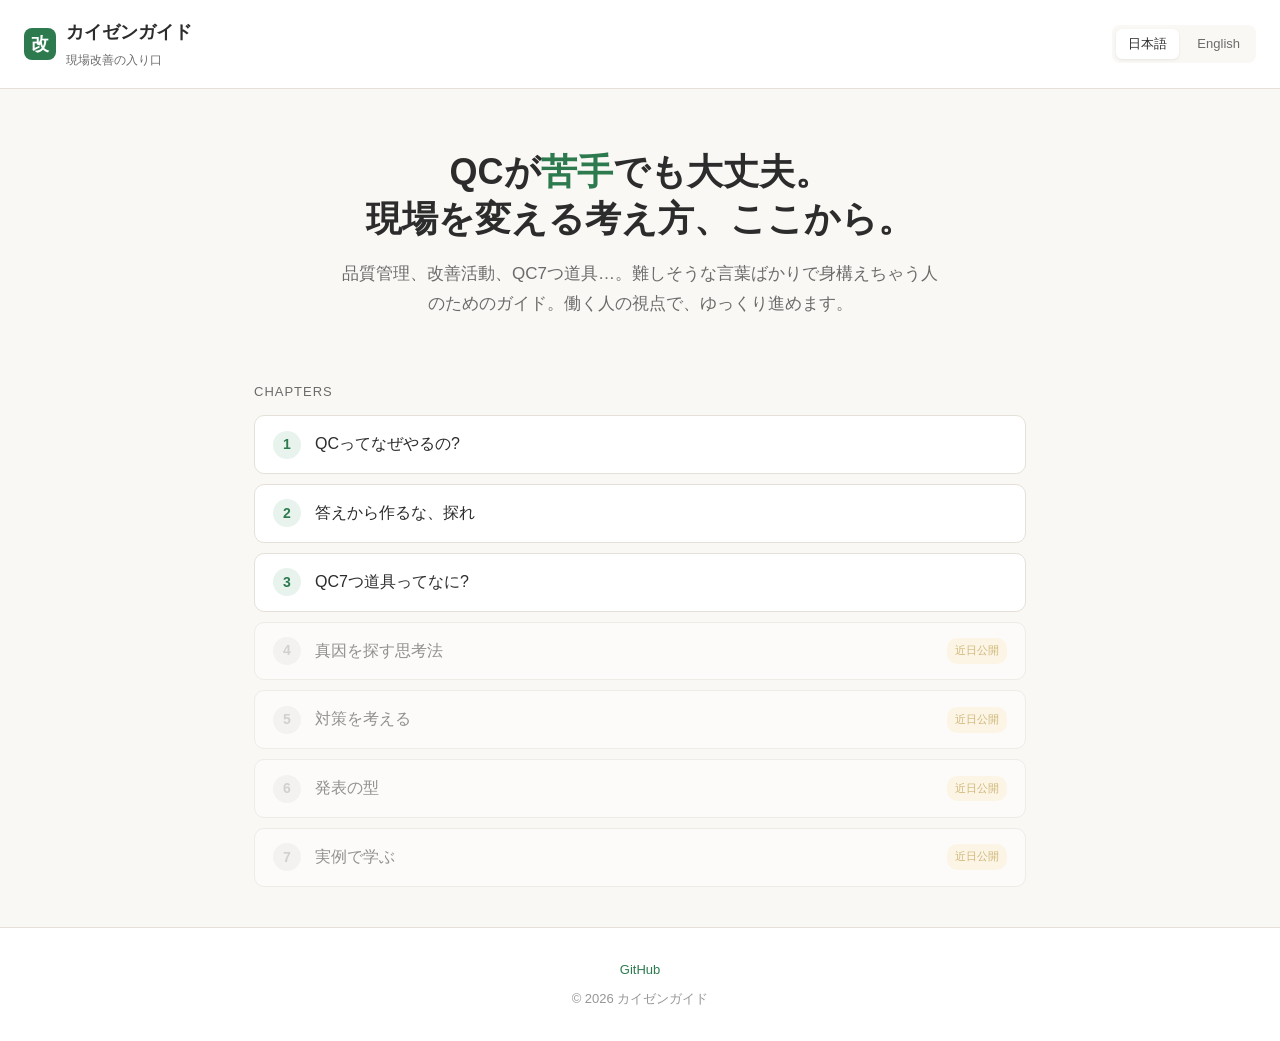
==== commit e8097351: "Add files via upload" ====
--- a/index.html
+++ b/index.html
@@ -41,11 +41,8 @@
     gap: 12px;
   }
   .brand {
-    display: flex;
-    align-items: center;
-    gap: 10px;
-    text-decoration: none;
-    color: var(--text);
+    display: flex; align-items: center; gap: 10px;
+    text-decoration: none; color: var(--text);
   }
   .brand-logo {
     width: 32px; height: 32px;
@@ -201,6 +198,52 @@
   .order-box.bad .order-label { color: var(--warn); }
   .order-box.good .order-label { color: var(--accent); }
   .order-steps { font-size: 14px; line-height: 1.8; }
+
+  /* Tool cards for chapter 3 */
+  .tool-grid { display: grid; gap: 14px; margin: 24px 0; }
+  .tool-card {
+    background: var(--card);
+    border: 1px solid var(--border);
+    border-radius: 10px;
+    padding: 18px 22px;
+    display: grid;
+    grid-template-columns: auto 1fr;
+    gap: 16px;
+    align-items: start;
+  }
+  .tool-card.king {
+    border-color: var(--accent);
+    border-width: 2px;
+    background: linear-gradient(to right, var(--accent-light) 0%, var(--card) 40%);
+  }
+  .tool-icon {
+    width: 44px; height: 44px;
+    background: var(--accent-light);
+    border-radius: 10px;
+    display: flex; align-items: center; justify-content: center;
+    font-size: 22px;
+    flex-shrink: 0;
+  }
+  .tool-card.king .tool-icon { background: var(--accent); color: white; }
+  .tool-body { }
+  .tool-head {
+    display: flex; align-items: baseline; gap: 10px; flex-wrap: wrap;
+    margin-bottom: 6px;
+  }
+  .tool-name { font-weight: 700; font-size: 17px; }
+  .tool-tag {
+    font-size: 11px;
+    padding: 2px 8px; border-radius: 10px;
+    background: var(--highlight); color: #a57800;
+    font-weight: 600;
+  }
+  .tool-tag.king { background: var(--accent); color: white; }
+  .tool-use {
+    font-size: 14px; color: var(--sub);
+    line-height: 1.6;
+  }
+  .tool-use strong { color: var(--text); font-weight: 600; }
+
   @media (max-width: 600px) {
     .order-compare { grid-template-columns: 1fr; }
   }
@@ -274,11 +317,10 @@
         <span class="chapter-num">2</span>
         <span class="chapter-title" data-i18n="ch2Title">答えから作るな、探れ</span>
       </a></li>
-      <li><div class="chapter-item locked">
+      <li><a href="#" class="chapter-item" onclick="showView('ch3'); return false;">
         <span class="chapter-num">3</span>
         <span class="chapter-title" data-i18n="ch3Title">QC7つ道具ってなに?</span>
-        <span class="chapter-badge" data-i18n="comingSoon">近日公開</span>
-      </div></li>
+      </a></li>
       <li><div class="chapter-item locked">
         <span class="chapter-num">4</span>
         <span class="chapter-title" data-i18n="ch4Title">真因を探す思考法</span>
@@ -443,20 +485,20 @@
     <h3 data-i18n="ch2_h4">「大きいとこから小さいとこへ」だけ</h3>
     <p data-i18n="ch2_p11">探偵ゲームの進め方は、難しくない。やることは、実は<strong>1つだけ</strong>。</p>
     <p data-i18n="ch2_p12"><strong>大きいとこから、小さいとこへ見ていく</strong>。</p>
-    <p data-i18n="ch2_p13">たとえば、不良がたくさん出てる工程があるとする。こう進む。</p>
+    <p data-i18n="ch2_p13">たとえば、4工程ある現場。こう進む。</p>
     <p data-i18n="ch2_p14">
-    <strong>層1</strong>:不良の種類で分ける → 不良Aが一番多い<br>
-    <strong>層2</strong>:不良Aを時間帯で分ける → 朝一に多い<br>
-    <strong>層3</strong>:朝一の不良Aを機械で分ける → 機械Bに集中<br>
-    <strong>層4</strong>:朝一の機械Bの不良Aを作業者で分ける → 特定の作業者
+    <strong>層1</strong>:全体のどこで不良が出てる? → 工程Bが一番多い<br>
+    <strong>層2</strong>:工程Bのどこで? → ②加工に集中<br>
+    <strong>層3</strong>:工程B-②加工のいつ? → 朝一に多い<br>
+    <strong>層4</strong>:朝一の加工工程の何が? → 特定の機械
     </p>
-    <p data-i18n="ch2_p15">ここまで絞れれば、「原因は何?」の答えが<strong>見えてくる</strong>。朝一、機械B、特定作業者。この3つが揃う時だけ起きる現象。<strong>そこで初めて特性要因図を書く意味が生まれる</strong>。</p>
+    <p data-i18n="ch2_p15">ここまで絞れれば、「原因は何?」の答えが<strong>見えてくる</strong>。朝一、工程B、特定の機械。この3つが揃う時だけ起きる現象。<strong>そこで初めて特性要因図を書く意味が生まれる</strong>。</p>
 
     <h3 data-i18n="ch2_h5">「探る」が楽しいか、苦痛か</h3>
     <p data-i18n="ch2_p16">ここ、大事な分かれ目。</p>
     <p data-i18n="ch2_p17"><strong>層別ドリルダウン</strong>をこうやって書くと、「めんどくさそう」と感じる人が多い。事実、めんどくさい。層を3つも4つも掘らないといけないし、データを切り替え続けないといけない。</p>
     <p data-i18n="ch2_p18">でも、<strong>ここを「楽しい」と感じられたら、もう勝ち</strong>。</p>
-    <p data-i18n="ch2_p19">犯人が浮かび上がってくる感覚。「え、朝一だけ多いの?」「機械Bだけ?」「あの人だけ?」と驚く瞬間。<strong>これは、謎解きの快感</strong>。ミステリー小説と同じ。</p>
+    <p data-i18n="ch2_p19">犯人が浮かび上がってくる感覚。「え、工程Bだけ?」「朝一だけ?」「あの機械だけ?」と驚く瞬間。<strong>これは、謎解きの快感</strong>。ミステリー小説と同じ。</p>
 
     <div class="quote" data-i18n="ch2_quote">
       「探っていくのが楽しい。それに気づいた人から、QCが嫌いじゃなくなる。」
@@ -466,6 +508,160 @@
     <p data-i18n="ch2_p20">「探る」ための道具が、よく言われる<strong>QC7つ道具</strong>。パレート図、特性要因図、ヒストグラム…。</p>
     <p data-i18n="ch2_p21">でも、道具の前に、この<strong>姿勢</strong>がすべてなんだ。</p>
     <p data-i18n="ch2_p22"><strong>答えから作るな、探れ</strong>。<br>次の章からは、探るための道具を1つずつ見ていきます。</p>
+
+    <div class="next-nav">
+      <a href="#" class="back-btn" onclick="showView('home'); return false;">
+        ← <span data-i18n="backToHome">もくじに戻る</span>
+      </a>
+      <a href="#" class="next-btn" onclick="showView('ch3'); return false;">
+        <span data-i18n="nextChapter">次の章へ</span> →
+      </a>
+    </div>
+  </article>
+</div>
+
+<div id="view-ch3" class="view">
+  <article class="chapter-content">
+    <div class="chapter-header">
+      <div class="chapter-number-large">CHAPTER 3</div>
+      <h2 data-i18n="ch3Title">QC7つ道具ってなに?</h2>
+    </div>
+
+    <div class="chapter-tldr">
+      <div class="chapter-tldr-label" data-i18n="tldrLabel">ひとこと要約</div>
+      <div class="chapter-tldr-text" data-i18n="ch3Tldr">
+        7つ道具は<strong>工具箱の中身</strong>。用途別に7本ある。全部を最初に覚える必要はなくて、<strong>パレート図</strong>と<strong>特性要因図</strong>の2つを押さえれば、現場の8割は戦える。
+      </div>
+    </div>
+
+    <h3 data-i18n="ch3_h1">名前はいかつい、でも中身は地味</h3>
+    <p data-i18n="ch3_p1"><strong>QC7つ道具</strong>。漢字とカタカナで並べられると身構えるけど、<strong>1つ1つは地味</strong>。棒グラフ、折れ線グラフ、散らばりグラフ…。中学校の数学でもうやってるレベル。</p>
+    <p data-i18n="ch3_p2">怖がらなくていい。大事なのは<strong>「どの場面でどれを使うか」</strong>、これだけ。</p>
+
+    <h3 data-i18n="ch3_h2">7つ道具の全体マップ</h3>
+    <p data-i18n="ch3_p3">先に一覧で見せます。それぞれが<strong>どこで使うか</strong>を短く書きました。</p>
+
+    <div class="tool-grid">
+      <div class="tool-card king">
+        <div class="tool-icon">📊</div>
+        <div class="tool-body">
+          <div class="tool-head">
+            <span class="tool-name" data-i18n="tool1Name">① パレート図</span>
+            <span class="tool-tag king" data-i18n="toolKing">一番使う</span>
+          </div>
+          <div class="tool-use" data-i18n="tool1Use"><strong>いつ使う:</strong>現状把握。「何が一番問題か」を大きい順に並べる。<br><strong>層別の各ステップで毎回使う</strong>。</div>
+        </div>
+      </div>
+
+      <div class="tool-card">
+        <div class="tool-icon">🐟</div>
+        <div class="tool-body">
+          <div class="tool-head">
+            <span class="tool-name" data-i18n="tool2Name">② 特性要因図(フィッシュボーン)</span>
+            <span class="tool-tag" data-i18n="toolOften">よく使う</span>
+          </div>
+          <div class="tool-use" data-i18n="tool2Use"><strong>いつ使う:</strong>絞り込んだ後の原因分析。「なぜそれが起きるか」を骨に分けて整理する。<br><strong>絞り込む前に書いても意味が薄い</strong>。</div>
+        </div>
+      </div>
+
+      <div class="tool-card">
+        <div class="tool-icon">🧱</div>
+        <div class="tool-body">
+          <div class="tool-head">
+            <span class="tool-name" data-i18n="tool3Name">③ 層別</span>
+            <span class="tool-tag" data-i18n="toolOften">よく使う</span>
+          </div>
+          <div class="tool-use" data-i18n="tool3Use"><strong>いつ使う:</strong>データの「切り口」を変える時。時間帯別、機械別、工程別、作業者別。<br><strong>パレート図とセットで使う</strong>。</div>
+        </div>
+      </div>
+
+      <div class="tool-card">
+        <div class="tool-icon">📋</div>
+        <div class="tool-body">
+          <div class="tool-head">
+            <span class="tool-name" data-i18n="tool4Name">④ チェックシート</span>
+            <span class="tool-tag" data-i18n="toolSometimes">たまに</span>
+          </div>
+          <div class="tool-use" data-i18n="tool4Use"><strong>いつ使う:</strong>データ収集の時。「何をいつ何件」を数える。<br>エクセルの集計表もこの一種。</div>
+        </div>
+      </div>
+
+      <div class="tool-card">
+        <div class="tool-icon">📈</div>
+        <div class="tool-body">
+          <div class="tool-head">
+            <span class="tool-name" data-i18n="tool5Name">⑤ ヒストグラム</span>
+            <span class="tool-tag" data-i18n="toolSometimes">たまに</span>
+          </div>
+          <div class="tool-use" data-i18n="tool5Use"><strong>いつ使う:</strong>「ばらつき」を見たい時。サイズ・重さ・時間など、連続値の分布を見る。</div>
+        </div>
+      </div>
+
+      <div class="tool-card">
+        <div class="tool-icon">⚡</div>
+        <div class="tool-body">
+          <div class="tool-head">
+            <span class="tool-name" data-i18n="tool6Name">⑥ 散布図</span>
+            <span class="tool-tag" data-i18n="toolSometimes">たまに</span>
+          </div>
+          <div class="tool-use" data-i18n="tool6Use"><strong>いつ使う:</strong>2つのことの関係を見たい時。「温度が上がると不良が増える?」とか。</div>
+        </div>
+      </div>
+
+      <div class="tool-card">
+        <div class="tool-icon">📉</div>
+        <div class="tool-body">
+          <div class="tool-head">
+            <span class="tool-name" data-i18n="tool7Name">⑦ 管理図・グラフ</span>
+            <span class="tool-tag" data-i18n="toolSometimes">たまに</span>
+          </div>
+          <div class="tool-use" data-i18n="tool7Use"><strong>いつ使う:</strong>時系列の推移を見たい時。改善前後の比較や、日々の変動の監視に。</div>
+        </div>
+      </div>
+    </div>
+
+    <h3 data-i18n="ch3_h3">パレート図が「王様」である理由</h3>
+    <p data-i18n="ch3_p4">7つあるけど、<strong>一番使うのはパレート図</strong>。ダントツで使う。なぜか。</p>
+    <p data-i18n="ch3_p5">前章で話した「<strong>大きいとこから小さいとこへ</strong>」。これをやるたびに、パレート図を書く。</p>
+    <p data-i18n="ch3_p6">
+    <strong>層1のパレート図</strong>:工程別。工程Bが最大。<br>
+    <strong>層2のパレート図</strong>:工程B内の工程別。②加工が最大。<br>
+    <strong>層3のパレート図</strong>:時間帯別。朝一が最大。<br>
+    <strong>層4のパレート図</strong>:機械別。機械Cが最大。
+    </p>
+    <p data-i18n="ch3_p7">つまり、<strong>層別ごとに1枚のパレート図</strong>。4層掘れば4枚書くことになる。これが本物のQC。</p>
+
+    <div class="callout">
+      <div class="callout-title"><span class="callout-icon">💡</span><span data-i18n="ch3CalloutTitle">多くの人が間違えるポイント</span></div>
+      <p data-i18n="ch3CalloutBody">パレート図を<strong>最初の1枚だけで終わらせない</strong>。「大きい項目を発見した → そこをさらに層別 → またパレート」の繰り返しが正しい使い方。</p>
+    </div>
+
+    <h3 data-i18n="ch3_h4">特性要因図は「最後」に書く</h3>
+    <p data-i18n="ch3_p8">2番目によく使うのが<strong>特性要因図(フィッシュボーン)</strong>。魚の骨みたいな形で、原因を整理する図。</p>
+    <p data-i18n="ch3_p9">ただし、<strong>書くタイミングを間違えると価値が半減する</strong>。</p>
+    <p data-i18n="ch3_p10">
+    • <strong>×ダメな使い方</strong>:最初に書く。「原因を全部洗い出しましょう」と、まだ絞り込んでいない状態で書く。<br>
+    • <strong>○正しい使い方</strong>:パレート図で絞り込んだ後に書く。「朝一の工程B-②加工・機械Cの不良」に絞ってから、「<strong>この条件下での</strong>原因を考えましょう」と書く。
+    </p>
+    <p data-i18n="ch3_p11">この順番を守るだけで、特性要因図は<strong>アリバイ作りの図から、本物の分析の図</strong>に変わる。</p>
+
+    <h3 data-i18n="ch3_h5">まずは3つから</h3>
+    <p data-i18n="ch3_p12">全部を最初に覚える必要はない。まずはこの3つ。</p>
+    <p data-i18n="ch3_p13">
+    <strong>1. パレート図</strong>(大きい順に並べる)<br>
+    <strong>2. 層別</strong>(切り口を変える)<br>
+    <strong>3. 特性要因図</strong>(絞り込んだ後で書く)
+    </p>
+    <p data-i18n="ch3_p14">この3つだけで、<strong>現場の8割は戦える</strong>。残りの4つは、必要になった時に覚えればいい。</p>
+
+    <div class="quote" data-i18n="ch3_quote">
+      「道具を全部使おうとすると、道具に振り回される。使うべき道具は、現象が決める。」
+    </div>
+
+    <h3 data-i18n="ch3_h6">次の章への橋渡し</h3>
+    <p data-i18n="ch3_p15">道具がわかったところで、次は<strong>真因を探す思考法</strong>。</p>
+    <p data-i18n="ch3_p16">道具を使って絞り込んだ後、「で、なぜそれが起きるの?」を掘り下げる時の考え方。<strong>なぜなぜ分析</strong>とか、<strong>4M(人・機械・材料・方法)</strong>とか。</p>
+    <p data-i18n="ch3_p17">ここを雑にやると、対策も雑になる。次章で、丁寧にやる型を渡します。</p>
 
     <div class="next-nav">
       <a href="#" class="back-btn" onclick="showView('home'); return false;">
@@ -550,19 +746,64 @@
     ch2_h4: '「大きいとこから小さいとこへ」だけ',
     ch2_p11: '探偵ゲームの進め方は、難しくない。やることは、実は<strong>1つだけ</strong>。',
     ch2_p12: '<strong>大きいとこから、小さいとこへ見ていく</strong>。',
-    ch2_p13: 'たとえば、不良がたくさん出てる工程があるとする。こう進む。',
-    ch2_p14: '<strong>層1</strong>:不良の種類で分ける → 不良Aが一番多い<br><strong>層2</strong>:不良Aを時間帯で分ける → 朝一に多い<br><strong>層3</strong>:朝一の不良Aを機械で分ける → 機械Bに集中<br><strong>層4</strong>:朝一の機械Bの不良Aを作業者で分ける → 特定の作業者',
-    ch2_p15: 'ここまで絞れれば、「原因は何?」の答えが<strong>見えてくる</strong>。朝一、機械B、特定作業者。この3つが揃う時だけ起きる現象。<strong>そこで初めて特性要因図を書く意味が生まれる</strong>。',
+    ch2_p13: 'たとえば、4工程ある現場。こう進む。',
+    ch2_p14: '<strong>層1</strong>:全体のどこで不良が出てる? → 工程Bが一番多い<br><strong>層2</strong>:工程Bのどこで? → ②加工に集中<br><strong>層3</strong>:工程B-②加工のいつ? → 朝一に多い<br><strong>層4</strong>:朝一の加工工程の何が? → 特定の機械',
+    ch2_p15: 'ここまで絞れれば、「原因は何?」の答えが<strong>見えてくる</strong>。朝一、工程B、特定の機械。この3つが揃う時だけ起きる現象。<strong>そこで初めて特性要因図を書く意味が生まれる</strong>。',
     ch2_h5: '「探る」が楽しいか、苦痛か',
     ch2_p16: 'ここ、大事な分かれ目。',
     ch2_p17: '<strong>層別ドリルダウン</strong>をこうやって書くと、「めんどくさそう」と感じる人が多い。事実、めんどくさい。層を3つも4つも掘らないといけないし、データを切り替え続けないといけない。',
     ch2_p18: 'でも、<strong>ここを「楽しい」と感じられたら、もう勝ち</strong>。',
-    ch2_p19: '犯人が浮かび上がってくる感覚。「え、朝一だけ多いの?」「機械Bだけ?」「あの人だけ?」と驚く瞬間。<strong>これは、謎解きの快感</strong>。ミステリー小説と同じ。',
+    ch2_p19: '犯人が浮かび上がってくる感覚。「え、工程Bだけ?」「朝一だけ?」「あの機械だけ?」と驚く瞬間。<strong>これは、謎解きの快感</strong>。ミステリー小説と同じ。',
     ch2_quote: '「探っていくのが楽しい。それに気づいた人から、QCが嫌いじゃなくなる。」',
     ch2_h6: '次の章への橋渡し',
     ch2_p20: '「探る」ための道具が、よく言われる<strong>QC7つ道具</strong>。パレート図、特性要因図、ヒストグラム…。',
     ch2_p21: 'でも、道具の前に、この<strong>姿勢</strong>がすべてなんだ。',
     ch2_p22: '<strong>答えから作るな、探れ</strong>。<br>次の章からは、探るための道具を1つずつ見ていきます。',
+    // Ch3
+    ch3Tldr: '7つ道具は<strong>工具箱の中身</strong>。用途別に7本ある。全部を最初に覚える必要はなくて、<strong>パレート図</strong>と<strong>特性要因図</strong>の2つを押さえれば、現場の8割は戦える。',
+    ch3_h1: '名前はいかつい、でも中身は地味',
+    ch3_p1: '<strong>QC7つ道具</strong>。漢字とカタカナで並べられると身構えるけど、<strong>1つ1つは地味</strong>。棒グラフ、折れ線グラフ、散らばりグラフ…。中学校の数学でもうやってるレベル。',
+    ch3_p2: '怖がらなくていい。大事なのは<strong>「どの場面でどれを使うか」</strong>、これだけ。',
+    ch3_h2: '7つ道具の全体マップ',
+    ch3_p3: '先に一覧で見せます。それぞれが<strong>どこで使うか</strong>を短く書きました。',
+    toolKing: '一番使う',
+    toolOften: 'よく使う',
+    toolSometimes: 'たまに',
+    tool1Name: '① パレート図',
+    tool1Use: '<strong>いつ使う:</strong>現状把握。「何が一番問題か」を大きい順に並べる。<br><strong>層別の各ステップで毎回使う</strong>。',
+    tool2Name: '② 特性要因図(フィッシュボーン)',
+    tool2Use: '<strong>いつ使う:</strong>絞り込んだ後の原因分析。「なぜそれが起きるか」を骨に分けて整理する。<br><strong>絞り込む前に書いても意味が薄い</strong>。',
+    tool3Name: '③ 層別',
+    tool3Use: '<strong>いつ使う:</strong>データの「切り口」を変える時。時間帯別、機械別、工程別、作業者別。<br><strong>パレート図とセットで使う</strong>。',
+    tool4Name: '④ チェックシート',
+    tool4Use: '<strong>いつ使う:</strong>データ収集の時。「何をいつ何件」を数える。<br>エクセルの集計表もこの一種。',
+    tool5Name: '⑤ ヒストグラム',
+    tool5Use: '<strong>いつ使う:</strong>「ばらつき」を見たい時。サイズ・重さ・時間など、連続値の分布を見る。',
+    tool6Name: '⑥ 散布図',
+    tool6Use: '<strong>いつ使う:</strong>2つのことの関係を見たい時。「温度が上がると不良が増える?」とか。',
+    tool7Name: '⑦ 管理図・グラフ',
+    tool7Use: '<strong>いつ使う:</strong>時系列の推移を見たい時。改善前後の比較や、日々の変動の監視に。',
+    ch3_h3: 'パレート図が「王様」である理由',
+    ch3_p4: '7つあるけど、<strong>一番使うのはパレート図</strong>。ダントツで使う。なぜか。',
+    ch3_p5: '前章で話した「<strong>大きいとこから小さいとこへ</strong>」。これをやるたびに、パレート図を書く。',
+    ch3_p6: '<strong>層1のパレート図</strong>:工程別。工程Bが最大。<br><strong>層2のパレート図</strong>:工程B内の工程別。②加工が最大。<br><strong>層3のパレート図</strong>:時間帯別。朝一が最大。<br><strong>層4のパレート図</strong>:機械別。機械Cが最大。',
+    ch3_p7: 'つまり、<strong>層別ごとに1枚のパレート図</strong>。4層掘れば4枚書くことになる。これが本物のQC。',
+    ch3CalloutTitle: '多くの人が間違えるポイント',
+    ch3CalloutBody: 'パレート図を<strong>最初の1枚だけで終わらせない</strong>。「大きい項目を発見した → そこをさらに層別 → またパレート」の繰り返しが正しい使い方。',
+    ch3_h4: '特性要因図は「最後」に書く',
+    ch3_p8: '2番目によく使うのが<strong>特性要因図(フィッシュボーン)</strong>。魚の骨みたいな形で、原因を整理する図。',
+    ch3_p9: 'ただし、<strong>書くタイミングを間違えると価値が半減する</strong>。',
+    ch3_p10: '• <strong>×ダメな使い方</strong>:最初に書く。「原因を全部洗い出しましょう」と、まだ絞り込んでいない状態で書く。<br>• <strong>○正しい使い方</strong>:パレート図で絞り込んだ後に書く。「朝一の工程B-②加工・機械Cの不良」に絞ってから、「<strong>この条件下での</strong>原因を考えましょう」と書く。',
+    ch3_p11: 'この順番を守るだけで、特性要因図は<strong>アリバイ作りの図から、本物の分析の図</strong>に変わる。',
+    ch3_h5: 'まずは3つから',
+    ch3_p12: '全部を最初に覚える必要はない。まずはこの3つ。',
+    ch3_p13: '<strong>1. パレート図</strong>(大きい順に並べる)<br><strong>2. 層別</strong>(切り口を変える)<br><strong>3. 特性要因図</strong>(絞り込んだ後で書く)',
+    ch3_p14: 'この3つだけで、<strong>現場の8割は戦える</strong>。残りの4つは、必要になった時に覚えればいい。',
+    ch3_quote: '「道具を全部使おうとすると、道具に振り回される。使うべき道具は、現象が決める。」',
+    ch3_h6: '次の章への橋渡し',
+    ch3_p15: '道具がわかったところで、次は<strong>真因を探す思考法</strong>。',
+    ch3_p16: '道具を使って絞り込んだ後、「で、なぜそれが起きるの?」を掘り下げる時の考え方。<strong>なぜなぜ分析</strong>とか、<strong>4M(人・機械・材料・方法)</strong>とか。',
+    ch3_p17: 'ここを雑にやると、対策も雑になる。次章で、丁寧にやる型を渡します。',
     backToHome: "もくじに戻る",
     nextChapter: "次の章へ",
     nextChapterSoon: "次の章へ(近日公開)",
@@ -631,19 +872,63 @@
     ch2_h4: '"Big to small" is the only rule',
     ch2_p11: 'The detective game is not hard. There\'s really only <strong>one thing</strong> to do.',
     ch2_p12: '<strong>Go from the big to the small.</strong>',
-    ch2_p13: 'Say a process is producing lots of defects. You proceed like this:',
-    ch2_p14: '<strong>Layer 1</strong>: split by defect type → Defect A is most common<br><strong>Layer 2</strong>: split Defect A by time → Morning shift has the most<br><strong>Layer 3</strong>: split morning Defect A by machine → Concentrated on Machine B<br><strong>Layer 4</strong>: split morning Machine B Defect A by operator → A specific person',
-    ch2_p15: 'Once narrowed to this: "morning + Machine B + specific operator," <strong>the answer to "what\'s the cause" starts to emerge</strong>. It happens only when these three conditions align. <strong>Only now does drawing a fishbone become meaningful</strong>.',
+    ch2_p13: 'For example, a shop floor with 4 processes:',
+    ch2_p14: '<strong>Layer 1</strong>: Where in the whole shop are defects occurring? → Process B has the most<br><strong>Layer 2</strong>: Where in Process B? → Concentrated on step ②Machining<br><strong>Layer 3</strong>: When, within Process B ②Machining? → Morning has the most<br><strong>Layer 4</strong>: What is happening in the morning machining? → A specific machine',
+    ch2_p15: 'Once narrowed to this: "morning + Process B + specific machine," <strong>the answer to "what\'s the cause" starts to emerge</strong>. It happens only when these three conditions align. <strong>Only now does drawing a fishbone become meaningful</strong>.',
     ch2_h5: 'Is "investigating" fun, or painful?',
     ch2_p16: 'This is the critical fork.',
     ch2_p17: 'When you write out <strong>layered drill-down</strong> like this, many people feel it\'s tedious. Honestly, it is tedious. Three or four layers, constantly switching data views.',
     ch2_p18: 'But <strong>if you can feel it as fun, you\'ve already won</strong>.',
-    ch2_p19: 'The feeling of the culprit emerging. "Wait, only in the morning?" "Only Machine B?" "Only that person?" That moment of surprise. <strong>This is the pleasure of solving a puzzle</strong>. Same as reading a mystery novel.',
+    ch2_p19: 'The feeling of the culprit emerging. "Wait, only Process B?" "Only in the morning?" "Only that machine?" That moment of surprise. <strong>This is the pleasure of solving a puzzle</strong>. Same as reading a mystery novel.',
     ch2_quote: '"Investigating is fun. Once people notice this, they stop hating QC."',
     ch2_h6: "Bridge to the next chapter",
     ch2_p20: 'The tools for "investigating" are what people call the <strong>7 QC Tools</strong>: Pareto chart, fishbone diagram, histogram...',
     ch2_p21: 'But before the tools, <strong>this mindset is everything</strong>.',
     ch2_p22: '<strong>Don\'t build from the answer. Investigate.</strong><br>From the next chapter, we\'ll look at the tools for investigating, one by one.',
+    ch3Tldr: 'The 7 QC tools are the <strong>contents of a toolbox</strong>. Seven tools, each with a purpose. You don\'t need to learn all of them at once. Master the <strong>Pareto chart</strong> and the <strong>fishbone diagram</strong>, and you can handle 80% of real shop floor situations.',
+    ch3_h1: 'Scary names, mundane contents',
+    ch3_p1: '<strong>The 7 QC Tools</strong>. Listed out in kanji and katakana, they sound intimidating. But <strong>each one is plain</strong>. Bar charts, line charts, scatter plots... stuff you learned in middle school math.',
+    ch3_p2: 'Don\'t be afraid. What matters is <strong>"which one to use when"</strong>. That\'s all.',
+    ch3_h2: 'The full map of the 7 tools',
+    ch3_p3: 'Here\'s the overview. Each shows <strong>where to use it</strong> in a short line.',
+    toolKing: 'Most used',
+    toolOften: 'Often used',
+    toolSometimes: 'Sometimes',
+    tool1Name: '① Pareto chart',
+    tool1Use: '<strong>When:</strong> Grasp the current state. List things in descending order. <strong>Use it at every layer of drill-down</strong>.',
+    tool2Name: '② Fishbone diagram (cause-and-effect)',
+    tool2Use: '<strong>When:</strong> Cause analysis, after narrowing down. Organize "why does this happen" by branch. <strong>Drawing it before narrowing down is mostly wasted</strong>.',
+    tool3Name: '③ Stratification',
+    tool3Use: '<strong>When:</strong> Changing the "cut" of the data. By time, by machine, by process, by operator. <strong>Always used together with Pareto</strong>.',
+    tool4Name: '④ Check sheet',
+    tool4Use: '<strong>When:</strong> Collecting data. Count "what, when, how many." Excel tallies count too.',
+    tool5Name: '⑤ Histogram',
+    tool5Use: '<strong>When:</strong> Looking at "variability." The distribution of continuous values like size, weight, time.',
+    tool6Name: '⑥ Scatter plot',
+    tool6Use: '<strong>When:</strong> Checking the relation between two things. "Do defects rise with temperature?"',
+    tool7Name: '⑦ Control chart / graph',
+    tool7Use: '<strong>When:</strong> Seeing changes over time. Before/after comparison, daily monitoring.',
+    ch3_h3: 'Why the Pareto chart is "the king"',
+    ch3_p4: 'There are 7 tools, but <strong>the one you use most is the Pareto chart</strong>. By far. Here\'s why.',
+    ch3_p5: 'Remember the previous chapter: "<strong>Go from the big to the small</strong>." Every time you do this, you draw a Pareto.',
+    ch3_p6: '<strong>Layer 1 Pareto</strong>: by process. Process B is the biggest.<br><strong>Layer 2 Pareto</strong>: inside Process B, by step. Step ②Machining is biggest.<br><strong>Layer 3 Pareto</strong>: by time. Morning is biggest.<br><strong>Layer 4 Pareto</strong>: by machine. Machine C is biggest.',
+    ch3_p7: 'That is, <strong>one Pareto chart per layer</strong>. Four layers = four Paretos. This is real QC.',
+    ch3CalloutTitle: 'The point most people get wrong',
+    ch3CalloutBody: 'Don\'t stop at <strong>one Pareto chart</strong>. "Find the biggest item → stratify it further → new Pareto" — this loop is the correct usage.',
+    ch3_h4: 'Draw the fishbone LAST',
+    ch3_p8: 'The second most used is the <strong>fishbone diagram</strong>. A fish-skeleton shape for organizing causes.',
+    ch3_p9: 'But <strong>timing is critical, or half its value disappears</strong>.',
+    ch3_p10: '• <strong>× Bad usage</strong>: Draw it first. "Let\'s list all causes" with nothing narrowed down yet.<br>• <strong>○ Good usage</strong>: Draw it after Pareto narrows things down. "Morning + Process B ②Machining + Machine C defects" — narrowed down. Then: "What\'s the cause <strong>under these conditions?</strong>"',
+    ch3_p11: 'Just by following this order, the fishbone transforms <strong>from an alibi diagram into a real analysis diagram</strong>.',
+    ch3_h5: 'Start with these 3',
+    ch3_p12: 'You don\'t need to learn all 7 at once. Start with just these 3.',
+    ch3_p13: '<strong>1. Pareto chart</strong> (order by size)<br><strong>2. Stratification</strong> (change the cut)<br><strong>3. Fishbone diagram</strong> (draw it after narrowing down)',
+    ch3_p14: 'With just these 3, <strong>you can handle 80% of the shop floor</strong>. Learn the other 4 when you actually need them.',
+    ch3_quote: '"When you try to use every tool, the tools drag you around. The tool you need is chosen by the phenomenon."',
+    ch3_h6: 'Bridge to the next chapter',
+    ch3_p15: 'Now that you know the tools, the next step is <strong>how to find the real cause</strong>.',
+    ch3_p16: 'After narrowing down with tools, "So why does this happen?" — the thinking that goes deeper. <strong>Why-why analysis</strong>, <strong>4M (Man/Machine/Material/Method)</strong>.',
+    ch3_p17: 'If you\'re sloppy here, the countermeasure will be sloppy too. In the next chapter, a clean way to do this.',
     backToHome: "Back to contents",
     nextChapter: "Next chapter",
     nextChapterSoon: "Next chapter (Coming soon)",
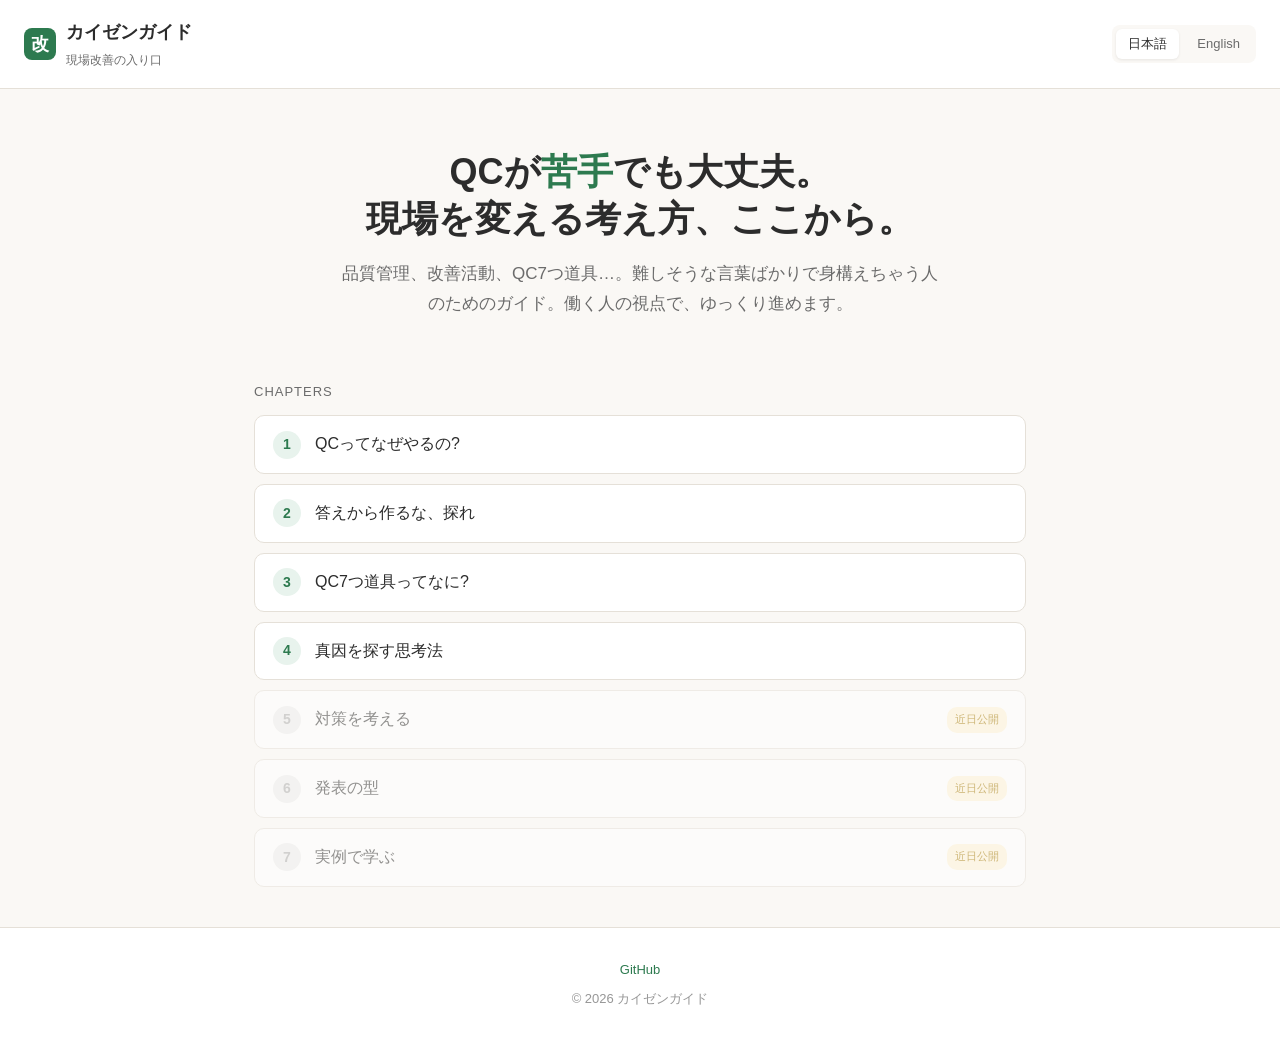
==== commit 541c54f9: "Add files via upload" ====
--- a/index.html
+++ b/index.html
@@ -5,289 +5,11 @@
 <meta name="viewport" content="width=device-width, initial-scale=1.0">
 <title>カイゼンガイド | 現場改善の入り口</title>
 <meta name="description" content="QCや現場改善が苦手な人のためのガイド。難しい用語抜きで、働く人の視点から学べる入門書。">
-<style>
-  * { box-sizing: border-box; margin: 0; padding: 0; }
-  :root {
-    --bg: #faf8f5;
-    --text: #2c2c2c;
-    --sub: #6b6b6b;
-    --accent: #2d7a4f;
-    --accent-light: #e8f3ed;
-    --border: #e5e0d8;
-    --card: #ffffff;
-    --highlight: #fff4d6;
-    --warn: #b8541e;
-    --warn-light: #fbece2;
-  }
-  html { scroll-behavior: smooth; }
-  body {
-    font-family: -apple-system, BlinkMacSystemFont, "Hiragino Sans", "Yu Gothic", "Segoe UI", sans-serif;
-    background: var(--bg);
-    color: var(--text);
-    line-height: 1.8;
-    font-size: 16px;
-  }
-  header {
-    background: var(--card);
-    border-bottom: 1px solid var(--border);
-    padding: 16px 24px;
-    position: sticky;
-    top: 0;
-    z-index: 100;
-    display: flex;
-    justify-content: space-between;
-    align-items: center;
-    flex-wrap: wrap;
-    gap: 12px;
-  }
-  .brand {
-    display: flex; align-items: center; gap: 10px;
-    text-decoration: none; color: var(--text);
-  }
-  .brand-logo {
-    width: 32px; height: 32px;
-    background: var(--accent);
-    border-radius: 8px;
-    display: flex; align-items: center; justify-content: center;
-    color: white; font-weight: 700; font-size: 18px;
-  }
-  .brand-name { font-weight: 700; font-size: 18px; }
-  .brand-sub { font-size: 12px; color: var(--sub); margin-top: 2px; }
-  .lang-switch {
-    display: flex; gap: 6px;
-    background: var(--bg);
-    padding: 4px; border-radius: 8px;
-  }
-  .lang-btn {
-    padding: 6px 12px; border: none;
-    background: transparent; cursor: pointer;
-    border-radius: 6px; font-size: 13px;
-    color: var(--sub); transition: all 0.2s;
-  }
-  .lang-btn.active {
-    background: var(--card); color: var(--text);
-    box-shadow: 0 1px 3px rgba(0,0,0,0.08);
-  }
-  .hero {
-    max-width: 820px; margin: 0 auto;
-    padding: 60px 24px 40px; text-align: center;
-  }
-  .hero h1 {
-    font-size: 36px; line-height: 1.3;
-    margin-bottom: 16px; font-weight: 800;
-  }
-  .hero h1 .accent { color: var(--accent); }
-  .hero p {
-    font-size: 17px; color: var(--sub);
-    max-width: 600px; margin: 0 auto;
-  }
-  .chapter-nav {
-    max-width: 820px; margin: 0 auto;
-    padding: 20px 24px 40px;
-  }
-  .chapter-nav-title {
-    font-size: 13px; color: var(--sub);
-    text-transform: uppercase; letter-spacing: 1px;
-    margin-bottom: 12px;
-  }
-  .chapter-list { list-style: none; display: grid; gap: 10px; }
-  .chapter-item {
-    display: flex; align-items: center; gap: 14px;
-    padding: 14px 18px; background: var(--card);
-    border: 1px solid var(--border); border-radius: 10px;
-    text-decoration: none; color: var(--text);
-    transition: all 0.2s;
-  }
-  .chapter-item:hover {
-    border-color: var(--accent); transform: translateX(2px);
-  }
-  .chapter-item.locked { opacity: 0.5; cursor: default; }
-  .chapter-item.locked:hover {
-    border-color: var(--border); transform: none;
-  }
-  .chapter-num {
-    width: 28px; height: 28px;
-    background: var(--accent-light); color: var(--accent);
-    border-radius: 50%;
-    display: flex; align-items: center; justify-content: center;
-    font-weight: 700; font-size: 14px; flex-shrink: 0;
-  }
-  .chapter-item.locked .chapter-num { background: #eee; color: #aaa; }
-  .chapter-title { flex: 1; font-weight: 500; }
-  .chapter-badge {
-    font-size: 11px; padding: 3px 8px;
-    border-radius: 10px;
-    background: var(--highlight); color: #a57800;
-  }
-  .chapter-content {
-    max-width: 720px; margin: 40px auto;
-    padding: 0 24px 80px;
-  }
-  .chapter-header {
-    text-align: center; margin-bottom: 50px;
-    padding: 30px 0;
-    border-top: 1px solid var(--border);
-    border-bottom: 1px solid var(--border);
-  }
-  .chapter-number-large {
-    font-size: 13px; color: var(--accent);
-    letter-spacing: 2px; margin-bottom: 8px; font-weight: 600;
-  }
-  .chapter-content h2 {
-    font-size: 30px; line-height: 1.4; font-weight: 800;
-  }
-  .chapter-tldr {
-    background: var(--accent-light);
-    border-left: 4px solid var(--accent);
-    padding: 20px 24px; border-radius: 8px;
-    margin-bottom: 40px;
-  }
-  .chapter-tldr-label {
-    font-size: 12px; color: var(--accent);
-    font-weight: 700; letter-spacing: 1px;
-    margin-bottom: 8px;
-  }
-  .chapter-tldr-text { font-size: 17px; line-height: 1.7; }
-  .chapter-content h3 {
-    font-size: 22px; margin: 40px 0 16px; font-weight: 700;
-  }
-  .chapter-content p { margin-bottom: 18px; }
-  .chapter-content strong { color: var(--accent); font-weight: 700; }
-  .callout {
-    background: var(--card);
-    border: 1px solid var(--border);
-    border-radius: 10px;
-    padding: 20px 24px; margin: 24px 0;
-  }
-  .callout-title {
-    font-weight: 700; margin-bottom: 8px;
-    display: flex; align-items: center; gap: 8px;
-  }
-  .callout-icon { font-size: 20px; }
-  .warn-box {
-    background: var(--warn-light);
-    border-left: 4px solid var(--warn);
-    padding: 20px 24px; border-radius: 8px;
-    margin: 24px 0;
-  }
-  .warn-box .callout-title { color: var(--warn); }
-  .warn-box strong { color: var(--warn); }
-  .quote {
-    font-size: 19px; line-height: 1.7; color: var(--text);
-    padding: 24px 28px;
-    border-left: 4px solid var(--accent);
-    background: var(--card); margin: 30px 0;
-    font-weight: 500; border-radius: 0 8px 8px 0;
-  }
-  .order-compare {
-    display: grid; grid-template-columns: 1fr 1fr;
-    gap: 16px; margin: 24px 0;
-  }
-  .order-box {
-    background: var(--card);
-    border: 1px solid var(--border);
-    border-radius: 10px;
-    padding: 18px 20px;
-  }
-  .order-box.bad { border-color: var(--warn); border-width: 2px; }
-  .order-box.good { border-color: var(--accent); border-width: 2px; }
-  .order-label {
-    font-size: 12px; font-weight: 700;
-    letter-spacing: 1px; margin-bottom: 10px;
-  }
-  .order-box.bad .order-label { color: var(--warn); }
-  .order-box.good .order-label { color: var(--accent); }
-  .order-steps { font-size: 14px; line-height: 1.8; }
-
-  /* Tool cards for chapter 3 */
-  .tool-grid { display: grid; gap: 14px; margin: 24px 0; }
-  .tool-card {
-    background: var(--card);
-    border: 1px solid var(--border);
-    border-radius: 10px;
-    padding: 18px 22px;
-    display: grid;
-    grid-template-columns: auto 1fr;
-    gap: 16px;
-    align-items: start;
-  }
-  .tool-card.king {
-    border-color: var(--accent);
-    border-width: 2px;
-    background: linear-gradient(to right, var(--accent-light) 0%, var(--card) 40%);
-  }
-  .tool-icon {
-    width: 44px; height: 44px;
-    background: var(--accent-light);
-    border-radius: 10px;
-    display: flex; align-items: center; justify-content: center;
-    font-size: 22px;
-    flex-shrink: 0;
-  }
-  .tool-card.king .tool-icon { background: var(--accent); color: white; }
-  .tool-body { }
-  .tool-head {
-    display: flex; align-items: baseline; gap: 10px; flex-wrap: wrap;
-    margin-bottom: 6px;
-  }
-  .tool-name { font-weight: 700; font-size: 17px; }
-  .tool-tag {
-    font-size: 11px;
-    padding: 2px 8px; border-radius: 10px;
-    background: var(--highlight); color: #a57800;
-    font-weight: 600;
-  }
-  .tool-tag.king { background: var(--accent); color: white; }
-  .tool-use {
-    font-size: 14px; color: var(--sub);
-    line-height: 1.6;
-  }
-  .tool-use strong { color: var(--text); font-weight: 600; }
-
-  @media (max-width: 600px) {
-    .order-compare { grid-template-columns: 1fr; }
-  }
-  .next-nav {
-    margin-top: 60px; display: flex;
-    justify-content: space-between; gap: 12px; flex-wrap: wrap;
-  }
-  .next-btn {
-    background: var(--accent); color: white;
-    padding: 14px 24px; border-radius: 8px;
-    text-decoration: none; font-weight: 600;
-    display: inline-flex; align-items: center; gap: 8px;
-    transition: all 0.2s;
-  }
-  .next-btn:hover { background: #256840; transform: translateX(2px); }
-  .back-btn {
-    background: transparent; color: var(--sub);
-    padding: 14px 24px; border-radius: 8px;
-    text-decoration: none; font-weight: 500;
-    border: 1px solid var(--border);
-  }
-  .back-btn:hover { background: var(--card); }
-  footer {
-    border-top: 1px solid var(--border);
-    padding: 30px 24px; text-align: center;
-    color: var(--sub); font-size: 13px;
-    background: var(--card);
-  }
-  footer a { color: var(--accent); text-decoration: none; }
-  .view { display: none; }
-  .view.active { display: block; }
-  @media (max-width: 600px) {
-    .hero h1 { font-size: 28px; }
-    .chapter-content h2 { font-size: 24px; }
-    .chapter-content h3 { font-size: 19px; }
-    header { padding: 14px 16px; }
-    .hero { padding: 40px 16px 30px; }
-  }
-</style>
+<link rel="stylesheet" href="style.css">
 </head>
 <body>
-
 <header>
-  <a href="#" class="brand" onclick="showView('home'); return false;">
+  <a href="index.html" class="brand">
     <div class="brand-logo">改</div>
     <div>
       <div class="brand-name" data-i18n="brand">カイゼンガイド</div>
@@ -295,677 +17,63 @@
     </div>
   </a>
   <div class="lang-switch">
-    <button class="lang-btn active" data-lang="ja" onclick="setLang('ja')">日本語</button>
-    <button class="lang-btn" data-lang="en" onclick="setLang('en')">English</button>
+    <button class="lang-btn active" data-lang="ja" onclick="kaizenApplyLang('ja')">日本語</button>
+    <button class="lang-btn" data-lang="en" onclick="kaizenApplyLang('en')">English</button>
   </div>
 </header>
 
-<div id="view-home" class="view active">
-  <section class="hero">
-    <h1 data-i18n="heroTitle">QCが<span class="accent">苦手</span>でも大丈夫。<br>現場を変える考え方、ここから。</h1>
-    <p data-i18n="heroSub">品質管理、改善活動、QC7つ道具…。難しそうな言葉ばかりで身構えちゃう人のためのガイド。働く人の視点で、ゆっくり進めます。</p>
-  </section>
+<section class="hero">
+  <h1 data-i18n="heroTitle">QCが<span class="accent">苦手</span>でも大丈夫。<br>現場を変える考え方、ここから。</h1>
+  <p data-i18n="heroSub">品質管理、改善活動、QC7つ道具…。難しそうな言葉ばかりで身構えちゃう人のためのガイド。働く人の視点で、ゆっくり進めます。</p>
+</section>
 
-  <section class="chapter-nav">
-    <div class="chapter-nav-title" data-i18n="chapters">CHAPTERS</div>
-    <ul class="chapter-list">
-      <li><a href="#" class="chapter-item" onclick="showView('ch1'); return false;">
-        <span class="chapter-num">1</span>
-        <span class="chapter-title" data-i18n="ch1Title">QCってなぜやるの?</span>
-      </a></li>
-      <li><a href="#" class="chapter-item" onclick="showView('ch2'); return false;">
-        <span class="chapter-num">2</span>
-        <span class="chapter-title" data-i18n="ch2Title">答えから作るな、探れ</span>
-      </a></li>
-      <li><a href="#" class="chapter-item" onclick="showView('ch3'); return false;">
-        <span class="chapter-num">3</span>
-        <span class="chapter-title" data-i18n="ch3Title">QC7つ道具ってなに?</span>
-      </a></li>
-      <li><div class="chapter-item locked">
-        <span class="chapter-num">4</span>
-        <span class="chapter-title" data-i18n="ch4Title">真因を探す思考法</span>
-        <span class="chapter-badge" data-i18n="comingSoon">近日公開</span>
-      </div></li>
-      <li><div class="chapter-item locked">
-        <span class="chapter-num">5</span>
-        <span class="chapter-title" data-i18n="ch5Title">対策を考える</span>
-        <span class="chapter-badge" data-i18n="comingSoon">近日公開</span>
-      </div></li>
-      <li><div class="chapter-item locked">
-        <span class="chapter-num">6</span>
-        <span class="chapter-title" data-i18n="ch6Title">発表の型</span>
-        <span class="chapter-badge" data-i18n="comingSoon">近日公開</span>
-      </div></li>
-      <li><div class="chapter-item locked">
-        <span class="chapter-num">7</span>
-        <span class="chapter-title" data-i18n="ch7Title">実例で学ぶ</span>
-        <span class="chapter-badge" data-i18n="comingSoon">近日公開</span>
-      </div></li>
-    </ul>
-  </section>
-</div>
-
-<div id="view-ch1" class="view">
-  <article class="chapter-content">
-    <div class="chapter-header">
-      <div class="chapter-number-large">CHAPTER 1</div>
-      <h2 data-i18n="ch1Title">QCってなぜやるの?</h2>
-    </div>
-
-    <div class="chapter-tldr">
-      <div class="chapter-tldr-label" data-i18n="tldrLabel">ひとこと要約</div>
-      <div class="chapter-tldr-text" data-i18n="ch1Tldr">
-        QCは「賞を取るため」の活動じゃない。現場の困りごとを数字で解いて、会社とお客さんを助けて、最終的に<strong>働く人の給料を上げるため</strong>にやるもの。順番を思い出すと、だいぶ楽になる。
-      </div>
-    </div>
-
-    <h3 data-i18n="ch1_h1">「QCめんどくさい」は、だいたい正しい</h3>
-    <p data-i18n="ch1_p1">いきなり結論だけど、QC活動が<strong>めんどくさいと感じる</strong>のは、あなたの感覚が鈍いからじゃない。むしろ正しい。</p>
-    <p data-i18n="ch1_p2">多くの現場で、QC活動は<strong>「毎年の発表会のために、仕方なくやるもの」</strong>になってる。テーマを決めて、資料作って、スライドにまとめて、リハやって、発表して、終わり。来年また同じ時期に同じことをやる。これが面白いわけがない。</p>
-    <p data-i18n="ch1_p3">でもね、QCは本来そういう活動じゃない。発表会は<strong>結果を共有する場</strong>であって、目的じゃないんだ。</p>
-
-    <h3 data-i18n="ch1_h2">本当の目的は「働く人の給料を上げる」こと</h3>
-    <p data-i18n="ch1_p4">極論を言うと、QC活動の目的はこれ。<strong>現場で働く人の給料を上げること</strong>。</p>
-    <p data-i18n="ch1_p5">どういう流れかというと、こうなる:</p>
-
-    <div class="callout">
-      <div class="callout-title"><span class="callout-icon">🔄</span><span data-i18n="cycleTitle">QCが給料につながるサイクル</span></div>
-      <p data-i18n="cycleStep">① 現場を改善する → ② 不良やロスが減る → ③ その効果を<strong>金額で</strong>見せる → ④ お客さん(または会社)と交渉する → ⑤ 浮いた分を、働く人に還元する</p>
-    </div>
-
-    <p data-i18n="ch1_p6">この流れのどこか1つでも切れてたら、QCは単なる<strong>作文コンテスト</strong>になる。多くの会社でそうなっちゃってるのが実情。</p>
-
-    <h3 data-i18n="ch1_h3">「改善した」を「数字で見せる」まで、セット</h3>
-    <p data-i18n="ch1_p7">現場でよくあるのが、こういうパターン。</p>
-    <p data-i18n="ch1_p8">「不良が減った気がする」<br>「前より楽になった気がする」<br>「ムダが少なくなった気がする」</p>
-    <p data-i18n="ch1_p9">全部、<strong>気がする</strong>で止まってる。これだと交渉材料にならない。</p>
-    <p data-i18n="ch1_p10">QCの本質的な力は、<strong>「気がする」を「円(¥)」に変える</strong>ところにある。不良が減った → 何個減った → 1個あたりの損失 → 年間でいくら。ここまで出せれば、<strong>交渉のカード</strong>になる。</p>
-
-    <h3 data-i18n="ch1_h4">QC手法は、道具にすぎない</h3>
-    <p data-i18n="ch1_p11">パレート図、特性要因図、4M、PDCA…。<br>最初に教わるこういう言葉、たぶん9割の人が身構える。覚えられないし、使い方もわからないし、嫌いになる。</p>
-    <p data-i18n="ch1_p12">でも安心していい。これらは全部、<strong>道具</strong>。目的は上の「給料を上げる」であって、道具を上手に使うことじゃない。</p>
-    <p data-i18n="ch1_p13">大工さんがノコギリの使い方を一所懸命練習するのは、<strong>家を建てるため</strong>であって、ノコギリマスターになるためじゃないよね。それと同じ。</p>
-
-    <div class="quote" data-i18n="ch1_quote">
-      「QCが目的じゃない。QCは、働く人のためにある。」
-    </div>
-
-    <h3 data-i18n="ch1_h5">この本で大事にしたいこと</h3>
-    <p data-i18n="ch1_p14">このガイドでは、次のことを守って進めます:</p>
-    <p data-i18n="ch1_p15">
-    • <strong>難しい言葉は後回し</strong>。まずイメージを掴む。<br>
-    • <strong>実例ベース</strong>。現場で本当にあった話から学ぶ。<br>
-    • <strong>「答えを教える」よりも「考える型」を渡す</strong>。自動化ツールは作らない。<br>
-    • <strong>金をかけない改善</strong>を中心に。現場で明日から使える話。
-    </p>
-    <p data-i18n="ch1_p16">一緒に、ゆっくり進めましょう。</p>
-
-    <div class="next-nav">
-      <a href="#" class="back-btn" onclick="showView('home'); return false;">
-        ← <span data-i18n="backToHome">もくじに戻る</span>
-      </a>
-      <a href="#" class="next-btn" onclick="showView('ch2'); return false;">
-        <span data-i18n="nextChapter">次の章へ</span> →
-      </a>
-    </div>
-  </article>
-</div>
-
-<div id="view-ch2" class="view">
-  <article class="chapter-content">
-    <div class="chapter-header">
-      <div class="chapter-number-large">CHAPTER 2</div>
-      <h2 data-i18n="ch2Title">答えから作るな、探れ</h2>
-    </div>
-
-    <div class="chapter-tldr">
-      <div class="chapter-tldr-label" data-i18n="tldrLabel">ひとこと要約</div>
-      <div class="chapter-tldr-text" data-i18n="ch2Tldr">
-        多くのQCは、<strong>先に対策を決めてから、それに合うデータを揃えている</strong>。これを「逆再生QC」と呼ぼう。本物のQCは逆で、データから探っていって、<strong>最後に対策が決まる</strong>。順序を守るだけで、発表の質は段違いになる。
-      </div>
-    </div>
-
-    <h3 data-i18n="ch2_h1">QCあるある:みんな答えから作ってる</h3>
-    <p data-i18n="ch2_p1">正直に告白します。<strong>現場のQCの多くが、答えから作られてる</strong>。</p>
-    <p data-i18n="ch2_p2">たぶん、身に覚えがあるんじゃないかな。こういう進め方:</p>
-    <p data-i18n="ch2_p3">
-    • リーダーが「この設備、変えたい」と先に思う<br>
-    • それに合うパレート図を後から作る<br>
-    • それに合う特性要因図を後から書く<br>
-    • 狙い通りの対策を実施<br>
-    • 当然、効果は出る<br>
-    • 発表は綺麗
-    </p>
-    <p data-i18n="ch2_p4">これ、発表会で毎年たくさん見る光景。スライドは整ってるし、数字も合ってる。でも、<strong>中身は空っぽ</strong>。</p>
-
-    <div class="warn-box">
-      <div class="callout-title"><span class="callout-icon">⚠️</span><span data-i18n="reverseQcTitle">これを「逆再生QC」と呼ぶ</span></div>
-      <p data-i18n="reverseQcDesc">結論から逆向きに組み立てられたQC。パレート図も特性要因図も「アリバイ作り」になっていて、思考の跡が残っていない。<strong>審査員の目が鋭ければ、一発で見抜かれる</strong>。</p>
-    </div>
-
-    <h3 data-i18n="ch2_h2">なぜ「答えから作る」をやっちゃうのか</h3>
-    <p data-i18n="ch2_p5">これ、作ってる本人も「ダメだな」とわかってることが多い。でも、やっちゃう。理由はだいたいこの辺。</p>
-    <p data-i18n="ch2_p6">
-    • <strong>時間がない</strong>。発表会の日付が近い。<br>
-    • <strong>データがない</strong>。細かく取ってない。<br>
-    • <strong>上司が早く結論を欲しがる</strong>。「で、原因は?」と詰められる。<br>
-    • <strong>「まだわからない」に耐えられない</strong>。不安になる。<br>
-    • <strong>発表映えしない</strong>と思ってる。派手な対策のほうがウケると勘違い。
-    </p>
-    <p data-i18n="ch2_p7">全部、わかる。でも、ここを我慢できるかどうかで、QCの深さは決まる。</p>
-
-    <h3 data-i18n="ch2_h3">本物の順序:探偵ゲームだと思え</h3>
-    <p data-i18n="ch2_p8">じゃあ本物のQCはどう進むか。<strong>探偵ゲーム</strong>だと思うとわかりやすい。</p>
-    <p data-i18n="ch2_p9">犯人(真因)は、まだ誰かわからない。証拠(データ)を見ながら、容疑者を絞っていく。最後に犯人が浮かび上がる。<strong>対策は、そこで初めて決まる</strong>。</p>
-
-    <div class="order-compare">
-      <div class="order-box bad">
-        <div class="order-label" data-i18n="badOrderLabel">✗ 逆再生QC</div>
-        <div class="order-steps" data-i18n="badOrderSteps">
-          ① 対策を決める<br>
-          ② データを揃える<br>
-          ③ 特性要因図を書く<br>
-          ④ 発表する
-        </div>
-      </div>
-      <div class="order-box good">
-        <div class="order-label" data-i18n="goodOrderLabel">○ 本物のQC</div>
-        <div class="order-steps" data-i18n="goodOrderSteps">
-          ① データを見る<br>
-          ② 大きい順に絞っていく<br>
-          ③ 真因にたどり着く<br>
-          ④ 対策が決まる<br>
-          ⑤ 発表する
-        </div>
-      </div>
-    </div>
-
-    <p data-i18n="ch2_p10">見た目の工程は似てる。でも、<strong>順序が逆</strong>。ここが全て。</p>
-
-    <h3 data-i18n="ch2_h4">「大きいとこから小さいとこへ」だけ</h3>
-    <p data-i18n="ch2_p11">探偵ゲームの進め方は、難しくない。やることは、実は<strong>1つだけ</strong>。</p>
-    <p data-i18n="ch2_p12"><strong>大きいとこから、小さいとこへ見ていく</strong>。</p>
-    <p data-i18n="ch2_p13">たとえば、4工程ある現場。こう進む。</p>
-    <p data-i18n="ch2_p14">
-    <strong>層1</strong>:全体のどこで不良が出てる? → 工程Bが一番多い<br>
-    <strong>層2</strong>:工程Bのどこで? → ②加工に集中<br>
-    <strong>層3</strong>:工程B-②加工のいつ? → 朝一に多い<br>
-    <strong>層4</strong>:朝一の加工工程の何が? → 特定の機械
-    </p>
-    <p data-i18n="ch2_p15">ここまで絞れれば、「原因は何?」の答えが<strong>見えてくる</strong>。朝一、工程B、特定の機械。この3つが揃う時だけ起きる現象。<strong>そこで初めて特性要因図を書く意味が生まれる</strong>。</p>
-
-    <h3 data-i18n="ch2_h5">「探る」が楽しいか、苦痛か</h3>
-    <p data-i18n="ch2_p16">ここ、大事な分かれ目。</p>
-    <p data-i18n="ch2_p17"><strong>層別ドリルダウン</strong>をこうやって書くと、「めんどくさそう」と感じる人が多い。事実、めんどくさい。層を3つも4つも掘らないといけないし、データを切り替え続けないといけない。</p>
-    <p data-i18n="ch2_p18">でも、<strong>ここを「楽しい」と感じられたら、もう勝ち</strong>。</p>
-    <p data-i18n="ch2_p19">犯人が浮かび上がってくる感覚。「え、工程Bだけ?」「朝一だけ?」「あの機械だけ?」と驚く瞬間。<strong>これは、謎解きの快感</strong>。ミステリー小説と同じ。</p>
-
-    <div class="quote" data-i18n="ch2_quote">
-      「探っていくのが楽しい。それに気づいた人から、QCが嫌いじゃなくなる。」
-    </div>
-
-    <h3 data-i18n="ch2_h6">次の章への橋渡し</h3>
-    <p data-i18n="ch2_p20">「探る」ための道具が、よく言われる<strong>QC7つ道具</strong>。パレート図、特性要因図、ヒストグラム…。</p>
-    <p data-i18n="ch2_p21">でも、道具の前に、この<strong>姿勢</strong>がすべてなんだ。</p>
-    <p data-i18n="ch2_p22"><strong>答えから作るな、探れ</strong>。<br>次の章からは、探るための道具を1つずつ見ていきます。</p>
-
-    <div class="next-nav">
-      <a href="#" class="back-btn" onclick="showView('home'); return false;">
-        ← <span data-i18n="backToHome">もくじに戻る</span>
-      </a>
-      <a href="#" class="next-btn" onclick="showView('ch3'); return false;">
-        <span data-i18n="nextChapter">次の章へ</span> →
-      </a>
-    </div>
-  </article>
-</div>
-
-<div id="view-ch3" class="view">
-  <article class="chapter-content">
-    <div class="chapter-header">
-      <div class="chapter-number-large">CHAPTER 3</div>
-      <h2 data-i18n="ch3Title">QC7つ道具ってなに?</h2>
-    </div>
-
-    <div class="chapter-tldr">
-      <div class="chapter-tldr-label" data-i18n="tldrLabel">ひとこと要約</div>
-      <div class="chapter-tldr-text" data-i18n="ch3Tldr">
-        7つ道具は<strong>工具箱の中身</strong>。用途別に7本ある。全部を最初に覚える必要はなくて、<strong>パレート図</strong>と<strong>特性要因図</strong>の2つを押さえれば、現場の8割は戦える。
-      </div>
-    </div>
-
-    <h3 data-i18n="ch3_h1">名前はいかつい、でも中身は地味</h3>
-    <p data-i18n="ch3_p1"><strong>QC7つ道具</strong>。漢字とカタカナで並べられると身構えるけど、<strong>1つ1つは地味</strong>。棒グラフ、折れ線グラフ、散らばりグラフ…。中学校の数学でもうやってるレベル。</p>
-    <p data-i18n="ch3_p2">怖がらなくていい。大事なのは<strong>「どの場面でどれを使うか」</strong>、これだけ。</p>
-
-    <h3 data-i18n="ch3_h2">7つ道具の全体マップ</h3>
-    <p data-i18n="ch3_p3">先に一覧で見せます。それぞれが<strong>どこで使うか</strong>を短く書きました。</p>
-
-    <div class="tool-grid">
-      <div class="tool-card king">
-        <div class="tool-icon">📊</div>
-        <div class="tool-body">
-          <div class="tool-head">
-            <span class="tool-name" data-i18n="tool1Name">① パレート図</span>
-            <span class="tool-tag king" data-i18n="toolKing">一番使う</span>
-          </div>
-          <div class="tool-use" data-i18n="tool1Use"><strong>いつ使う:</strong>現状把握。「何が一番問題か」を大きい順に並べる。<br><strong>層別の各ステップで毎回使う</strong>。</div>
-        </div>
-      </div>
-
-      <div class="tool-card">
-        <div class="tool-icon">🐟</div>
-        <div class="tool-body">
-          <div class="tool-head">
-            <span class="tool-name" data-i18n="tool2Name">② 特性要因図(フィッシュボーン)</span>
-            <span class="tool-tag" data-i18n="toolOften">よく使う</span>
-          </div>
-          <div class="tool-use" data-i18n="tool2Use"><strong>いつ使う:</strong>絞り込んだ後の原因分析。「なぜそれが起きるか」を骨に分けて整理する。<br><strong>絞り込む前に書いても意味が薄い</strong>。</div>
-        </div>
-      </div>
-
-      <div class="tool-card">
-        <div class="tool-icon">🧱</div>
-        <div class="tool-body">
-          <div class="tool-head">
-            <span class="tool-name" data-i18n="tool3Name">③ 層別</span>
-            <span class="tool-tag" data-i18n="toolOften">よく使う</span>
-          </div>
-          <div class="tool-use" data-i18n="tool3Use"><strong>いつ使う:</strong>データの「切り口」を変える時。時間帯別、機械別、工程別、作業者別。<br><strong>パレート図とセットで使う</strong>。</div>
-        </div>
-      </div>
-
-      <div class="tool-card">
-        <div class="tool-icon">📋</div>
-        <div class="tool-body">
-          <div class="tool-head">
-            <span class="tool-name" data-i18n="tool4Name">④ チェックシート</span>
-            <span class="tool-tag" data-i18n="toolSometimes">たまに</span>
-          </div>
-          <div class="tool-use" data-i18n="tool4Use"><strong>いつ使う:</strong>データ収集の時。「何をいつ何件」を数える。<br>エクセルの集計表もこの一種。</div>
-        </div>
-      </div>
-
-      <div class="tool-card">
-        <div class="tool-icon">📈</div>
-        <div class="tool-body">
-          <div class="tool-head">
-            <span class="tool-name" data-i18n="tool5Name">⑤ ヒストグラム</span>
-            <span class="tool-tag" data-i18n="toolSometimes">たまに</span>
-          </div>
-          <div class="tool-use" data-i18n="tool5Use"><strong>いつ使う:</strong>「ばらつき」を見たい時。サイズ・重さ・時間など、連続値の分布を見る。</div>
-        </div>
-      </div>
-
-      <div class="tool-card">
-        <div class="tool-icon">⚡</div>
-        <div class="tool-body">
-          <div class="tool-head">
-            <span class="tool-name" data-i18n="tool6Name">⑥ 散布図</span>
-            <span class="tool-tag" data-i18n="toolSometimes">たまに</span>
-          </div>
-          <div class="tool-use" data-i18n="tool6Use"><strong>いつ使う:</strong>2つのことの関係を見たい時。「温度が上がると不良が増える?」とか。</div>
-        </div>
-      </div>
-
-      <div class="tool-card">
-        <div class="tool-icon">📉</div>
-        <div class="tool-body">
-          <div class="tool-head">
-            <span class="tool-name" data-i18n="tool7Name">⑦ 管理図・グラフ</span>
-            <span class="tool-tag" data-i18n="toolSometimes">たまに</span>
-          </div>
-          <div class="tool-use" data-i18n="tool7Use"><strong>いつ使う:</strong>時系列の推移を見たい時。改善前後の比較や、日々の変動の監視に。</div>
-        </div>
-      </div>
-    </div>
-
-    <h3 data-i18n="ch3_h3">パレート図が「王様」である理由</h3>
-    <p data-i18n="ch3_p4">7つあるけど、<strong>一番使うのはパレート図</strong>。ダントツで使う。なぜか。</p>
-    <p data-i18n="ch3_p5">前章で話した「<strong>大きいとこから小さいとこへ</strong>」。これをやるたびに、パレート図を書く。</p>
-    <p data-i18n="ch3_p6">
-    <strong>層1のパレート図</strong>:工程別。工程Bが最大。<br>
-    <strong>層2のパレート図</strong>:工程B内の工程別。②加工が最大。<br>
-    <strong>層3のパレート図</strong>:時間帯別。朝一が最大。<br>
-    <strong>層4のパレート図</strong>:機械別。機械Cが最大。
-    </p>
-    <p data-i18n="ch3_p7">つまり、<strong>層別ごとに1枚のパレート図</strong>。4層掘れば4枚書くことになる。これが本物のQC。</p>
-
-    <div class="callout">
-      <div class="callout-title"><span class="callout-icon">💡</span><span data-i18n="ch3CalloutTitle">多くの人が間違えるポイント</span></div>
-      <p data-i18n="ch3CalloutBody">パレート図を<strong>最初の1枚だけで終わらせない</strong>。「大きい項目を発見した → そこをさらに層別 → またパレート」の繰り返しが正しい使い方。</p>
-    </div>
-
-    <h3 data-i18n="ch3_h4">特性要因図は「最後」に書く</h3>
-    <p data-i18n="ch3_p8">2番目によく使うのが<strong>特性要因図(フィッシュボーン)</strong>。魚の骨みたいな形で、原因を整理する図。</p>
-    <p data-i18n="ch3_p9">ただし、<strong>書くタイミングを間違えると価値が半減する</strong>。</p>
-    <p data-i18n="ch3_p10">
-    • <strong>×ダメな使い方</strong>:最初に書く。「原因を全部洗い出しましょう」と、まだ絞り込んでいない状態で書く。<br>
-    • <strong>○正しい使い方</strong>:パレート図で絞り込んだ後に書く。「朝一の工程B-②加工・機械Cの不良」に絞ってから、「<strong>この条件下での</strong>原因を考えましょう」と書く。
-    </p>
-    <p data-i18n="ch3_p11">この順番を守るだけで、特性要因図は<strong>アリバイ作りの図から、本物の分析の図</strong>に変わる。</p>
-
-    <h3 data-i18n="ch3_h5">まずは3つから</h3>
-    <p data-i18n="ch3_p12">全部を最初に覚える必要はない。まずはこの3つ。</p>
-    <p data-i18n="ch3_p13">
-    <strong>1. パレート図</strong>(大きい順に並べる)<br>
-    <strong>2. 層別</strong>(切り口を変える)<br>
-    <strong>3. 特性要因図</strong>(絞り込んだ後で書く)
-    </p>
-    <p data-i18n="ch3_p14">この3つだけで、<strong>現場の8割は戦える</strong>。残りの4つは、必要になった時に覚えればいい。</p>
-
-    <div class="quote" data-i18n="ch3_quote">
-      「道具を全部使おうとすると、道具に振り回される。使うべき道具は、現象が決める。」
-    </div>
-
-    <h3 data-i18n="ch3_h6">次の章への橋渡し</h3>
-    <p data-i18n="ch3_p15">道具がわかったところで、次は<strong>真因を探す思考法</strong>。</p>
-    <p data-i18n="ch3_p16">道具を使って絞り込んだ後、「で、なぜそれが起きるの?」を掘り下げる時の考え方。<strong>なぜなぜ分析</strong>とか、<strong>4M(人・機械・材料・方法)</strong>とか。</p>
-    <p data-i18n="ch3_p17">ここを雑にやると、対策も雑になる。次章で、丁寧にやる型を渡します。</p>
-
-    <div class="next-nav">
-      <a href="#" class="back-btn" onclick="showView('home'); return false;">
-        ← <span data-i18n="backToHome">もくじに戻る</span>
-      </a>
-      <a href="#" class="next-btn" onclick="alert('次の章は近日公開!'); return false;">
-        <span data-i18n="nextChapterSoon">次の章へ(近日公開)</span> →
-      </a>
-    </div>
-  </article>
-</div>
+<section class="chapter-nav">
+  <div class="chapter-nav-title" data-i18n="chapters">CHAPTERS</div>
+  <ul class="chapter-list">
+    <li><a href="ch1.html" class="chapter-item"><span class="chapter-num">1</span><span class="chapter-title" data-i18n="ch1Title">QCってなぜやるの?</span></a></li>
+    <li><a href="ch2.html" class="chapter-item"><span class="chapter-num">2</span><span class="chapter-title" data-i18n="ch2Title">答えから作るな、探れ</span></a></li>
+    <li><a href="ch3.html" class="chapter-item"><span class="chapter-num">3</span><span class="chapter-title" data-i18n="ch3Title">QC7つ道具ってなに?</span></a></li>
+    <li><a href="ch4.html" class="chapter-item"><span class="chapter-num">4</span><span class="chapter-title" data-i18n="ch4Title">真因を探す思考法</span></a></li>
+    <li><div class="chapter-item locked"><span class="chapter-num">5</span><span class="chapter-title" data-i18n="ch5Title">対策を考える</span><span class="chapter-badge" data-i18n="comingSoon">近日公開</span></div></li>
+    <li><div class="chapter-item locked"><span class="chapter-num">6</span><span class="chapter-title" data-i18n="ch6Title">発表の型</span><span class="chapter-badge" data-i18n="comingSoon">近日公開</span></div></li>
+    <li><div class="chapter-item locked"><span class="chapter-num">7</span><span class="chapter-title" data-i18n="ch7Title">実例で学ぶ</span><span class="chapter-badge" data-i18n="comingSoon">近日公開</span></div></li>
+  </ul>
+</section>
 
 <footer>
-  <p>
-    <a href="https://github.com/esandm4n1/kaizen-guide" target="_blank">GitHub</a>
-  </p>
+  <p><a href="https://github.com/esandm4n1/kaizen-guide" target="_blank">GitHub</a></p>
   <p style="margin-top:6px; opacity:0.7;" data-i18n="copyright">© 2026 カイゼンガイド</p>
 </footer>
 
+<script src="_common.js"></script>
 <script>
-const i18n = {
-  ja: {
-    brand: "カイゼンガイド",
-    brandSub: "現場改善の入り口",
-    heroTitle: 'QCが<span class="accent">苦手</span>でも大丈夫。<br>現場を変える考え方、ここから。',
-    heroSub: "品質管理、改善活動、QC7つ道具…。難しそうな言葉ばかりで身構えちゃう人のためのガイド。働く人の視点で、ゆっくり進めます。",
-    chapters: "CHAPTERS",
-    ch1Title: "QCってなぜやるの?",
-    ch2Title: "答えから作るな、探れ",
-    ch3Title: "QC7つ道具ってなに?",
-    ch4Title: "真因を探す思考法",
-    ch5Title: "対策を考える",
-    ch6Title: "発表の型",
-    ch7Title: "実例で学ぶ",
-    comingSoon: "近日公開",
-    tldrLabel: "ひとこと要約",
-    ch1Tldr: 'QCは「賞を取るため」の活動じゃない。現場の困りごとを数字で解いて、会社とお客さんを助けて、最終的に<strong>働く人の給料を上げるため</strong>にやるもの。順番を思い出すと、だいぶ楽になる。',
-    ch1_h1: "「QCめんどくさい」は、だいたい正しい",
-    ch1_p1: 'いきなり結論だけど、QC活動が<strong>めんどくさいと感じる</strong>のは、あなたの感覚が鈍いからじゃない。むしろ正しい。',
-    ch1_p2: '多くの現場で、QC活動は<strong>「毎年の発表会のために、仕方なくやるもの」</strong>になってる。テーマを決めて、資料作って、スライドにまとめて、リハやって、発表して、終わり。来年また同じ時期に同じことをやる。これが面白いわけがない。',
-    ch1_p3: 'でもね、QCは本来そういう活動じゃない。発表会は<strong>結果を共有する場</strong>であって、目的じゃないんだ。',
-    ch1_h2: "本当の目的は「働く人の給料を上げる」こと",
-    ch1_p4: '極論を言うと、QC活動の目的はこれ。<strong>現場で働く人の給料を上げること</strong>。',
-    ch1_p5: 'どういう流れかというと、こうなる:',
-    cycleTitle: "QCが給料につながるサイクル",
-    cycleStep: '① 現場を改善する → ② 不良やロスが減る → ③ その効果を<strong>金額で</strong>見せる → ④ お客さん(または会社)と交渉する → ⑤ 浮いた分を、働く人に還元する',
-    ch1_p6: 'この流れのどこか1つでも切れてたら、QCは単なる<strong>作文コンテスト</strong>になる。多くの会社でそうなっちゃってるのが実情。',
-    ch1_h3: "「改善した」を「数字で見せる」まで、セット",
-    ch1_p7: '現場でよくあるのが、こういうパターン。',
-    ch1_p8: '「不良が減った気がする」<br>「前より楽になった気がする」<br>「ムダが少なくなった気がする」',
-    ch1_p9: '全部、<strong>気がする</strong>で止まってる。これだと交渉材料にならない。',
-    ch1_p10: 'QCの本質的な力は、<strong>「気がする」を「円(¥)」に変える</strong>ところにある。不良が減った → 何個減った → 1個あたりの損失 → 年間でいくら。ここまで出せれば、<strong>交渉のカード</strong>になる。',
-    ch1_h4: "QC手法は、道具にすぎない",
-    ch1_p11: 'パレート図、特性要因図、4M、PDCA…。<br>最初に教わるこういう言葉、たぶん9割の人が身構える。覚えられないし、使い方もわからないし、嫌いになる。',
-    ch1_p12: 'でも安心していい。これらは全部、<strong>道具</strong>。目的は上の「給料を上げる」であって、道具を上手に使うことじゃない。',
-    ch1_p13: '大工さんがノコギリの使い方を一所懸命練習するのは、<strong>家を建てるため</strong>であって、ノコギリマスターになるためじゃないよね。それと同じ。',
-    ch1_quote: '「QCが目的じゃない。QCは、働く人のためにある。」',
-    ch1_h5: "この本で大事にしたいこと",
-    ch1_p14: 'このガイドでは、次のことを守って進めます:',
-    ch1_p15: '• <strong>難しい言葉は後回し</strong>。まずイメージを掴む。<br>• <strong>実例ベース</strong>。現場で本当にあった話から学ぶ。<br>• <strong>「答えを教える」よりも「考える型」を渡す</strong>。自動化ツールは作らない。<br>• <strong>金をかけない改善</strong>を中心に。現場で明日から使える話。',
-    ch1_p16: '一緒に、ゆっくり進めましょう。',
-    ch2Tldr: '多くのQCは、<strong>先に対策を決めてから、それに合うデータを揃えている</strong>。これを「逆再生QC」と呼ぼう。本物のQCは逆で、データから探っていって、<strong>最後に対策が決まる</strong>。順序を守るだけで、発表の質は段違いになる。',
-    ch2_h1: "QCあるある:みんな答えから作ってる",
-    ch2_p1: '正直に告白します。<strong>現場のQCの多くが、答えから作られてる</strong>。',
-    ch2_p2: 'たぶん、身に覚えがあるんじゃないかな。こういう進め方:',
-    ch2_p3: '• リーダーが「この設備、変えたい」と先に思う<br>• それに合うパレート図を後から作る<br>• それに合う特性要因図を後から書く<br>• 狙い通りの対策を実施<br>• 当然、効果は出る<br>• 発表は綺麗',
-    ch2_p4: 'これ、発表会で毎年たくさん見る光景。スライドは整ってるし、数字も合ってる。でも、<strong>中身は空っぽ</strong>。',
-    reverseQcTitle: 'これを「逆再生QC」と呼ぶ',
-    reverseQcDesc: '結論から逆向きに組み立てられたQC。パレート図も特性要因図も「アリバイ作り」になっていて、思考の跡が残っていない。<strong>審査員の目が鋭ければ、一発で見抜かれる</strong>。',
-    ch2_h2: 'なぜ「答えから作る」をやっちゃうのか',
-    ch2_p5: 'これ、作ってる本人も「ダメだな」とわかってることが多い。でも、やっちゃう。理由はだいたいこの辺。',
-    ch2_p6: '• <strong>時間がない</strong>。発表会の日付が近い。<br>• <strong>データがない</strong>。細かく取ってない。<br>• <strong>上司が早く結論を欲しがる</strong>。「で、原因は?」と詰められる。<br>• <strong>「まだわからない」に耐えられない</strong>。不安になる。<br>• <strong>発表映えしない</strong>と思ってる。派手な対策のほうがウケると勘違い。',
-    ch2_p7: '全部、わかる。でも、ここを我慢できるかどうかで、QCの深さは決まる。',
-    ch2_h3: '本物の順序:探偵ゲームだと思え',
-    ch2_p8: 'じゃあ本物のQCはどう進むか。<strong>探偵ゲーム</strong>だと思うとわかりやすい。',
-    ch2_p9: '犯人(真因)は、まだ誰かわからない。証拠(データ)を見ながら、容疑者を絞っていく。最後に犯人が浮かび上がる。<strong>対策は、そこで初めて決まる</strong>。',
-    badOrderLabel: "✗ 逆再生QC",
-    badOrderSteps: "① 対策を決める<br>② データを揃える<br>③ 特性要因図を書く<br>④ 発表する",
-    goodOrderLabel: "○ 本物のQC",
-    goodOrderSteps: "① データを見る<br>② 大きい順に絞っていく<br>③ 真因にたどり着く<br>④ 対策が決まる<br>⑤ 発表する",
-    ch2_p10: '見た目の工程は似てる。でも、<strong>順序が逆</strong>。ここが全て。',
-    ch2_h4: '「大きいとこから小さいとこへ」だけ',
-    ch2_p11: '探偵ゲームの進め方は、難しくない。やることは、実は<strong>1つだけ</strong>。',
-    ch2_p12: '<strong>大きいとこから、小さいとこへ見ていく</strong>。',
-    ch2_p13: 'たとえば、4工程ある現場。こう進む。',
-    ch2_p14: '<strong>層1</strong>:全体のどこで不良が出てる? → 工程Bが一番多い<br><strong>層2</strong>:工程Bのどこで? → ②加工に集中<br><strong>層3</strong>:工程B-②加工のいつ? → 朝一に多い<br><strong>層4</strong>:朝一の加工工程の何が? → 特定の機械',
-    ch2_p15: 'ここまで絞れれば、「原因は何?」の答えが<strong>見えてくる</strong>。朝一、工程B、特定の機械。この3つが揃う時だけ起きる現象。<strong>そこで初めて特性要因図を書く意味が生まれる</strong>。',
-    ch2_h5: '「探る」が楽しいか、苦痛か',
-    ch2_p16: 'ここ、大事な分かれ目。',
-    ch2_p17: '<strong>層別ドリルダウン</strong>をこうやって書くと、「めんどくさそう」と感じる人が多い。事実、めんどくさい。層を3つも4つも掘らないといけないし、データを切り替え続けないといけない。',
-    ch2_p18: 'でも、<strong>ここを「楽しい」と感じられたら、もう勝ち</strong>。',
-    ch2_p19: '犯人が浮かび上がってくる感覚。「え、工程Bだけ?」「朝一だけ?」「あの機械だけ?」と驚く瞬間。<strong>これは、謎解きの快感</strong>。ミステリー小説と同じ。',
-    ch2_quote: '「探っていくのが楽しい。それに気づいた人から、QCが嫌いじゃなくなる。」',
-    ch2_h6: '次の章への橋渡し',
-    ch2_p20: '「探る」ための道具が、よく言われる<strong>QC7つ道具</strong>。パレート図、特性要因図、ヒストグラム…。',
-    ch2_p21: 'でも、道具の前に、この<strong>姿勢</strong>がすべてなんだ。',
-    ch2_p22: '<strong>答えから作るな、探れ</strong>。<br>次の章からは、探るための道具を1つずつ見ていきます。',
-    // Ch3
-    ch3Tldr: '7つ道具は<strong>工具箱の中身</strong>。用途別に7本ある。全部を最初に覚える必要はなくて、<strong>パレート図</strong>と<strong>特性要因図</strong>の2つを押さえれば、現場の8割は戦える。',
-    ch3_h1: '名前はいかつい、でも中身は地味',
-    ch3_p1: '<strong>QC7つ道具</strong>。漢字とカタカナで並べられると身構えるけど、<strong>1つ1つは地味</strong>。棒グラフ、折れ線グラフ、散らばりグラフ…。中学校の数学でもうやってるレベル。',
-    ch3_p2: '怖がらなくていい。大事なのは<strong>「どの場面でどれを使うか」</strong>、これだけ。',
-    ch3_h2: '7つ道具の全体マップ',
-    ch3_p3: '先に一覧で見せます。それぞれが<strong>どこで使うか</strong>を短く書きました。',
-    toolKing: '一番使う',
-    toolOften: 'よく使う',
-    toolSometimes: 'たまに',
-    tool1Name: '① パレート図',
-    tool1Use: '<strong>いつ使う:</strong>現状把握。「何が一番問題か」を大きい順に並べる。<br><strong>層別の各ステップで毎回使う</strong>。',
-    tool2Name: '② 特性要因図(フィッシュボーン)',
-    tool2Use: '<strong>いつ使う:</strong>絞り込んだ後の原因分析。「なぜそれが起きるか」を骨に分けて整理する。<br><strong>絞り込む前に書いても意味が薄い</strong>。',
-    tool3Name: '③ 層別',
-    tool3Use: '<strong>いつ使う:</strong>データの「切り口」を変える時。時間帯別、機械別、工程別、作業者別。<br><strong>パレート図とセットで使う</strong>。',
-    tool4Name: '④ チェックシート',
-    tool4Use: '<strong>いつ使う:</strong>データ収集の時。「何をいつ何件」を数える。<br>エクセルの集計表もこの一種。',
-    tool5Name: '⑤ ヒストグラム',
-    tool5Use: '<strong>いつ使う:</strong>「ばらつき」を見たい時。サイズ・重さ・時間など、連続値の分布を見る。',
-    tool6Name: '⑥ 散布図',
-    tool6Use: '<strong>いつ使う:</strong>2つのことの関係を見たい時。「温度が上がると不良が増える?」とか。',
-    tool7Name: '⑦ 管理図・グラフ',
-    tool7Use: '<strong>いつ使う:</strong>時系列の推移を見たい時。改善前後の比較や、日々の変動の監視に。',
-    ch3_h3: 'パレート図が「王様」である理由',
-    ch3_p4: '7つあるけど、<strong>一番使うのはパレート図</strong>。ダントツで使う。なぜか。',
-    ch3_p5: '前章で話した「<strong>大きいとこから小さいとこへ</strong>」。これをやるたびに、パレート図を書く。',
-    ch3_p6: '<strong>層1のパレート図</strong>:工程別。工程Bが最大。<br><strong>層2のパレート図</strong>:工程B内の工程別。②加工が最大。<br><strong>層3のパレート図</strong>:時間帯別。朝一が最大。<br><strong>層4のパレート図</strong>:機械別。機械Cが最大。',
-    ch3_p7: 'つまり、<strong>層別ごとに1枚のパレート図</strong>。4層掘れば4枚書くことになる。これが本物のQC。',
-    ch3CalloutTitle: '多くの人が間違えるポイント',
-    ch3CalloutBody: 'パレート図を<strong>最初の1枚だけで終わらせない</strong>。「大きい項目を発見した → そこをさらに層別 → またパレート」の繰り返しが正しい使い方。',
-    ch3_h4: '特性要因図は「最後」に書く',
-    ch3_p8: '2番目によく使うのが<strong>特性要因図(フィッシュボーン)</strong>。魚の骨みたいな形で、原因を整理する図。',
-    ch3_p9: 'ただし、<strong>書くタイミングを間違えると価値が半減する</strong>。',
-    ch3_p10: '• <strong>×ダメな使い方</strong>:最初に書く。「原因を全部洗い出しましょう」と、まだ絞り込んでいない状態で書く。<br>• <strong>○正しい使い方</strong>:パレート図で絞り込んだ後に書く。「朝一の工程B-②加工・機械Cの不良」に絞ってから、「<strong>この条件下での</strong>原因を考えましょう」と書く。',
-    ch3_p11: 'この順番を守るだけで、特性要因図は<strong>アリバイ作りの図から、本物の分析の図</strong>に変わる。',
-    ch3_h5: 'まずは3つから',
-    ch3_p12: '全部を最初に覚える必要はない。まずはこの3つ。',
-    ch3_p13: '<strong>1. パレート図</strong>(大きい順に並べる)<br><strong>2. 層別</strong>(切り口を変える)<br><strong>3. 特性要因図</strong>(絞り込んだ後で書く)',
-    ch3_p14: 'この3つだけで、<strong>現場の8割は戦える</strong>。残りの4つは、必要になった時に覚えればいい。',
-    ch3_quote: '「道具を全部使おうとすると、道具に振り回される。使うべき道具は、現象が決める。」',
-    ch3_h6: '次の章への橋渡し',
-    ch3_p15: '道具がわかったところで、次は<strong>真因を探す思考法</strong>。',
-    ch3_p16: '道具を使って絞り込んだ後、「で、なぜそれが起きるの?」を掘り下げる時の考え方。<strong>なぜなぜ分析</strong>とか、<strong>4M(人・機械・材料・方法)</strong>とか。',
-    ch3_p17: 'ここを雑にやると、対策も雑になる。次章で、丁寧にやる型を渡します。',
-    backToHome: "もくじに戻る",
-    nextChapter: "次の章へ",
-    nextChapterSoon: "次の章へ(近日公開)",
-    copyright: "© 2026 カイゼンガイド"
-  },
-  en: {
-    brand: "Kaizen Guide",
-    brandSub: "Entry to shop floor improvement",
-    heroTitle: 'Not good with <span class="accent">QC</span>? That\'s fine.<br>How to change the shop floor, starts here.',
-    heroSub: "Quality control, improvement activities, the 7 QC tools... A guide for people put off by intimidating terms. We go slowly, from the worker's perspective.",
-    chapters: "CHAPTERS",
-    ch1Title: "Why do we even do QC?",
-    ch2Title: "Don't build from the answer. Investigate.",
-    ch3Title: "What are the 7 QC tools?",
-    ch4Title: "How to find the real cause",
-    ch5Title: "How to design countermeasures",
-    ch6Title: "The presentation format",
-    ch7Title: "Learn from real cases",
-    comingSoon: "Coming soon",
-    tldrLabel: "TL;DR",
-    ch1Tldr: 'QC is not an activity "to win awards." It\'s for solving shop floor problems with numbers, helping the company and the customer, and ultimately <strong>raising the wages of the people who work there</strong>. Remember the order, and things get a lot easier.',
-    ch1_h1: '"QC is a pain" - you\'re basically right',
-    ch1_p1: 'Right off the bat: if you feel QC activities are <strong>a pain</strong>, it\'s not because your senses are dull. You\'re actually right.',
-    ch1_p2: 'At many shop floors, QC has become <strong>"something we do reluctantly for the annual presentation."</strong> Pick a theme, make the slides, rehearse, present, done. Same thing next year. No way this is fun.',
-    ch1_p3: 'But QC was never supposed to be that. The presentation is a <strong>place to share results</strong>, not the purpose.',
-    ch1_h2: 'The real purpose is "to raise the wages of workers"',
-    ch1_p4: 'Putting it bluntly, this is what QC is for: <strong>to raise the wages of the people working on the shop floor</strong>.',
-    ch1_p5: 'Here\'s how the flow works:',
-    cycleTitle: "The cycle from QC to higher wages",
-    cycleStep: '① Improve the shop floor → ② Defects and losses decrease → ③ Show the effect <strong>in money</strong> → ④ Negotiate with the customer (or the company) → ⑤ Return the savings to the workers',
-    ch1_p6: 'If any one of these links breaks, QC becomes just an <strong>essay contest</strong>. That\'s the reality at most companies.',
-    ch1_h3: '"Improved" must include "shown in numbers"',
-    ch1_p7: 'A common pattern on the shop floor:',
-    ch1_p8: '"I feel like defects went down."<br>"I feel like things got easier."<br>"I feel like there\'s less waste."',
-    ch1_p9: 'All stuck at <strong>"I feel like"</strong>. That won\'t work as a negotiation card.',
-    ch1_p10: 'The real power of QC is to <strong>convert "I feel like" into "dollars (or yen)"</strong>. Defects down → how many → loss per unit → annual total. Once you get here, it becomes a <strong>negotiation card</strong>.',
-    ch1_h4: "QC methods are just tools",
-    ch1_p11: 'Pareto charts, fishbone diagrams, 4M, PDCA...<br>These are the words most people get scared of from day one. Hard to remember, hard to use, easy to hate.',
-    ch1_p12: 'But don\'t worry. These are all just <strong>tools</strong>. The purpose is "raising wages" above - not mastering the tools.',
-    ch1_p13: 'A carpenter practices using a saw <strong>to build a house</strong>, not to become a saw master. Same thing here.',
-    ch1_quote: '"QC is not the goal. QC exists for the people who work."',
-    ch1_h5: "What this book cares about",
-    ch1_p14: 'In this guide, we keep these promises:',
-    ch1_p15: '• <strong>Hard words come later</strong>. Grasp the image first.<br>• <strong>Example-based</strong>. Learn from real shop floor stories.<br>• <strong>"Hand over thinking patterns" rather than "give answers"</strong>. We don\'t build automation.<br>• <strong>Improvements without spending money</strong>. Things you can use tomorrow.',
-    ch1_p16: 'Let\'s go slowly, together.',
-    ch2Tldr: 'Most QC activities <strong>decide the countermeasure first, then gather data to fit it</strong>. Let\'s call this "reverse-play QC." Real QC is the opposite: you investigate from the data, and <strong>the countermeasure is decided last</strong>. Just following this order changes the quality of a presentation dramatically.',
-    ch2_h1: "The common pattern: everyone builds from the answer",
-    ch2_p1: 'Honest confession: <strong>most QC on the shop floor is built from the answer</strong>.',
-    ch2_p2: 'You probably recognize this flow:',
-    ch2_p3: '• The leader decides "I want to change this equipment" first<br>• A Pareto chart is built later to match<br>• A fishbone diagram is drawn later to match<br>• The intended countermeasure is implemented<br>• Naturally, results come out<br>• The presentation looks clean',
-    ch2_p4: 'You see this at every presentation event. The slides are neat, the numbers check out. But <strong>the content is empty</strong>.',
-    reverseQcTitle: 'Call this "reverse-play QC"',
-    reverseQcDesc: 'QC assembled backwards from the conclusion. The Pareto and fishbone become "alibi-building" with no trace of actual thinking. <strong>Sharp judges see through it instantly</strong>.',
-    ch2_h2: 'Why we end up "building from the answer"',
-    ch2_p5: 'Most people doing this know it\'s wrong. They do it anyway. The usual reasons:',
-    ch2_p6: '• <strong>No time</strong>. Presentation is coming up.<br>• <strong>No data</strong>. It wasn\'t collected in detail.<br>• <strong>The boss wants a conclusion fast</strong>. "So, what\'s the cause?"<br>• <strong>Can\'t stand "we don\'t know yet"</strong>. It feels uncomfortable.<br>• <strong>Think it won\'t look flashy</strong>. Misbelieve that dramatic countermeasures impress more.',
-    ch2_p7: 'All understandable. But whether you resist these pressures decides the depth of your QC.',
-    ch2_h3: 'The real order: think of it as a detective game',
-    ch2_p8: 'So how does real QC proceed? Think of it as a <strong>detective game</strong>.',
-    ch2_p9: 'The culprit (real cause) is unknown. You look at evidence (data) and narrow down suspects. The culprit emerges at the end. <strong>The countermeasure is decided only then</strong>.',
-    badOrderLabel: "✗ Reverse-play QC",
-    badOrderSteps: "① Decide the countermeasure<br>② Gather data<br>③ Draw the fishbone<br>④ Present",
-    goodOrderLabel: "○ Real QC",
-    goodOrderSteps: "① Look at the data<br>② Narrow down biggest first<br>③ Arrive at the real cause<br>④ Countermeasure is decided<br>⑤ Present",
-    ch2_p10: 'The steps look similar. But the <strong>order is reversed</strong>. That\'s everything.',
-    ch2_h4: '"Big to small" is the only rule',
-    ch2_p11: 'The detective game is not hard. There\'s really only <strong>one thing</strong> to do.',
-    ch2_p12: '<strong>Go from the big to the small.</strong>',
-    ch2_p13: 'For example, a shop floor with 4 processes:',
-    ch2_p14: '<strong>Layer 1</strong>: Where in the whole shop are defects occurring? → Process B has the most<br><strong>Layer 2</strong>: Where in Process B? → Concentrated on step ②Machining<br><strong>Layer 3</strong>: When, within Process B ②Machining? → Morning has the most<br><strong>Layer 4</strong>: What is happening in the morning machining? → A specific machine',
-    ch2_p15: 'Once narrowed to this: "morning + Process B + specific machine," <strong>the answer to "what\'s the cause" starts to emerge</strong>. It happens only when these three conditions align. <strong>Only now does drawing a fishbone become meaningful</strong>.',
-    ch2_h5: 'Is "investigating" fun, or painful?',
-    ch2_p16: 'This is the critical fork.',
-    ch2_p17: 'When you write out <strong>layered drill-down</strong> like this, many people feel it\'s tedious. Honestly, it is tedious. Three or four layers, constantly switching data views.',
-    ch2_p18: 'But <strong>if you can feel it as fun, you\'ve already won</strong>.',
-    ch2_p19: 'The feeling of the culprit emerging. "Wait, only Process B?" "Only in the morning?" "Only that machine?" That moment of surprise. <strong>This is the pleasure of solving a puzzle</strong>. Same as reading a mystery novel.',
-    ch2_quote: '"Investigating is fun. Once people notice this, they stop hating QC."',
-    ch2_h6: "Bridge to the next chapter",
-    ch2_p20: 'The tools for "investigating" are what people call the <strong>7 QC Tools</strong>: Pareto chart, fishbone diagram, histogram...',
-    ch2_p21: 'But before the tools, <strong>this mindset is everything</strong>.',
-    ch2_p22: '<strong>Don\'t build from the answer. Investigate.</strong><br>From the next chapter, we\'ll look at the tools for investigating, one by one.',
-    ch3Tldr: 'The 7 QC tools are the <strong>contents of a toolbox</strong>. Seven tools, each with a purpose. You don\'t need to learn all of them at once. Master the <strong>Pareto chart</strong> and the <strong>fishbone diagram</strong>, and you can handle 80% of real shop floor situations.',
-    ch3_h1: 'Scary names, mundane contents',
-    ch3_p1: '<strong>The 7 QC Tools</strong>. Listed out in kanji and katakana, they sound intimidating. But <strong>each one is plain</strong>. Bar charts, line charts, scatter plots... stuff you learned in middle school math.',
-    ch3_p2: 'Don\'t be afraid. What matters is <strong>"which one to use when"</strong>. That\'s all.',
-    ch3_h2: 'The full map of the 7 tools',
-    ch3_p3: 'Here\'s the overview. Each shows <strong>where to use it</strong> in a short line.',
-    toolKing: 'Most used',
-    toolOften: 'Often used',
-    toolSometimes: 'Sometimes',
-    tool1Name: '① Pareto chart',
-    tool1Use: '<strong>When:</strong> Grasp the current state. List things in descending order. <strong>Use it at every layer of drill-down</strong>.',
-    tool2Name: '② Fishbone diagram (cause-and-effect)',
-    tool2Use: '<strong>When:</strong> Cause analysis, after narrowing down. Organize "why does this happen" by branch. <strong>Drawing it before narrowing down is mostly wasted</strong>.',
-    tool3Name: '③ Stratification',
-    tool3Use: '<strong>When:</strong> Changing the "cut" of the data. By time, by machine, by process, by operator. <strong>Always used together with Pareto</strong>.',
-    tool4Name: '④ Check sheet',
-    tool4Use: '<strong>When:</strong> Collecting data. Count "what, when, how many." Excel tallies count too.',
-    tool5Name: '⑤ Histogram',
-    tool5Use: '<strong>When:</strong> Looking at "variability." The distribution of continuous values like size, weight, time.',
-    tool6Name: '⑥ Scatter plot',
-    tool6Use: '<strong>When:</strong> Checking the relation between two things. "Do defects rise with temperature?"',
-    tool7Name: '⑦ Control chart / graph',
-    tool7Use: '<strong>When:</strong> Seeing changes over time. Before/after comparison, daily monitoring.',
-    ch3_h3: 'Why the Pareto chart is "the king"',
-    ch3_p4: 'There are 7 tools, but <strong>the one you use most is the Pareto chart</strong>. By far. Here\'s why.',
-    ch3_p5: 'Remember the previous chapter: "<strong>Go from the big to the small</strong>." Every time you do this, you draw a Pareto.',
-    ch3_p6: '<strong>Layer 1 Pareto</strong>: by process. Process B is the biggest.<br><strong>Layer 2 Pareto</strong>: inside Process B, by step. Step ②Machining is biggest.<br><strong>Layer 3 Pareto</strong>: by time. Morning is biggest.<br><strong>Layer 4 Pareto</strong>: by machine. Machine C is biggest.',
-    ch3_p7: 'That is, <strong>one Pareto chart per layer</strong>. Four layers = four Paretos. This is real QC.',
-    ch3CalloutTitle: 'The point most people get wrong',
-    ch3CalloutBody: 'Don\'t stop at <strong>one Pareto chart</strong>. "Find the biggest item → stratify it further → new Pareto" — this loop is the correct usage.',
-    ch3_h4: 'Draw the fishbone LAST',
-    ch3_p8: 'The second most used is the <strong>fishbone diagram</strong>. A fish-skeleton shape for organizing causes.',
-    ch3_p9: 'But <strong>timing is critical, or half its value disappears</strong>.',
-    ch3_p10: '• <strong>× Bad usage</strong>: Draw it first. "Let\'s list all causes" with nothing narrowed down yet.<br>• <strong>○ Good usage</strong>: Draw it after Pareto narrows things down. "Morning + Process B ②Machining + Machine C defects" — narrowed down. Then: "What\'s the cause <strong>under these conditions?</strong>"',
-    ch3_p11: 'Just by following this order, the fishbone transforms <strong>from an alibi diagram into a real analysis diagram</strong>.',
-    ch3_h5: 'Start with these 3',
-    ch3_p12: 'You don\'t need to learn all 7 at once. Start with just these 3.',
-    ch3_p13: '<strong>1. Pareto chart</strong> (order by size)<br><strong>2. Stratification</strong> (change the cut)<br><strong>3. Fishbone diagram</strong> (draw it after narrowing down)',
-    ch3_p14: 'With just these 3, <strong>you can handle 80% of the shop floor</strong>. Learn the other 4 when you actually need them.',
-    ch3_quote: '"When you try to use every tool, the tools drag you around. The tool you need is chosen by the phenomenon."',
-    ch3_h6: 'Bridge to the next chapter',
-    ch3_p15: 'Now that you know the tools, the next step is <strong>how to find the real cause</strong>.',
-    ch3_p16: 'After narrowing down with tools, "So why does this happen?" — the thinking that goes deeper. <strong>Why-why analysis</strong>, <strong>4M (Man/Machine/Material/Method)</strong>.',
-    ch3_p17: 'If you\'re sloppy here, the countermeasure will be sloppy too. In the next chapter, a clean way to do this.',
-    backToHome: "Back to contents",
-    nextChapter: "Next chapter",
-    nextChapterSoon: "Next chapter (Coming soon)",
-    copyright: "© 2026 Kaizen Guide"
-  }
-};
-
-let currentLang = 'ja';
-
-function setLang(lang) {
-  currentLang = lang;
-  document.documentElement.lang = lang;
-  document.querySelectorAll('.lang-btn').forEach(btn => {
-    btn.classList.toggle('active', btn.dataset.lang === lang);
-  });
-  document.querySelectorAll('[data-i18n]').forEach(el => {
-    const key = el.dataset.i18n;
-    if (i18n[lang][key]) {
-      el.innerHTML = i18n[lang][key];
-    }
-  });
-  document.title = lang === 'ja'
-    ? 'カイゼンガイド | 現場改善の入り口'
-    : 'Kaizen Guide | Entry to shop floor improvement';
-  localStorage.setItem('kaizen-lang', lang);
-}
-
-function showView(viewName) {
-  document.querySelectorAll('.view').forEach(v => v.classList.remove('active'));
-  document.getElementById('view-' + viewName).classList.add('active');
-  window.scrollTo(0, 0);
-}
-
-try {
-  const saved = localStorage.getItem('kaizen-lang');
-  if (saved === 'en' || saved === 'ja') setLang(saved);
-} catch (e) { /* no-op */ }
+Object.assign(window.kaizenI18n.ja, {
+  heroTitle: 'QCが<span class="accent">苦手</span>でも大丈夫。<br>現場を変える考え方、ここから。',
+  heroSub: "品質管理、改善活動、QC7つ道具…。難しそうな言葉ばかりで身構えちゃう人のためのガイド。働く人の視点で、ゆっくり進めます。",
+  chapters: "CHAPTERS",
+  ch1Title: "QCってなぜやるの?",
+  ch2Title: "答えから作るな、探れ",
+  ch3Title: "QC7つ道具ってなに?",
+  ch4Title: "真因を探す思考法",
+  ch5Title: "対策を考える",
+  ch6Title: "発表の型",
+  ch7Title: "実例で学ぶ",
+  comingSoon: "近日公開"
+});
+Object.assign(window.kaizenI18n.en, {
+  heroTitle: 'Not good with <span class="accent">QC</span>? That\'s fine.<br>How to change the shop floor, starts here.',
+  heroSub: "Quality control, improvement activities, the 7 QC tools... A guide for people put off by intimidating terms. We go slowly, from the worker's perspective.",
+  chapters: "CHAPTERS",
+  ch1Title: "Why do we even do QC?",
+  ch2Title: "Don't build from the answer. Investigate.",
+  ch3Title: "What are the 7 QC tools?",
+  ch4Title: "How to find the real cause",
+  ch5Title: "How to design countermeasures",
+  ch6Title: "The presentation format",
+  ch7Title: "Learn from real cases",
+  comingSoon: "Coming soon"
+});
+kaizenInitLang();
 </script>
 </body>
 </html>
--- a/style.css
+++ b/style.css
@@ -0,0 +1,141 @@
+/* カイゼンガイド 共通スタイル */
+* { box-sizing: border-box; margin: 0; padding: 0; }
+:root {
+  --bg: #faf8f5;
+  --text: #2c2c2c;
+  --sub: #6b6b6b;
+  --accent: #2d7a4f;
+  --accent-light: #e8f3ed;
+  --border: #e5e0d8;
+  --card: #ffffff;
+  --highlight: #fff4d6;
+  --warn: #b8541e;
+  --warn-light: #fbece2;
+}
+html { scroll-behavior: smooth; }
+body {
+  font-family: -apple-system, BlinkMacSystemFont, "Hiragino Sans", "Yu Gothic", "Segoe UI", sans-serif;
+  background: var(--bg);
+  color: var(--text);
+  line-height: 1.8;
+  font-size: 16px;
+}
+
+/* Header */
+header {
+  background: var(--card);
+  border-bottom: 1px solid var(--border);
+  padding: 16px 24px;
+  position: sticky; top: 0; z-index: 100;
+  display: flex; justify-content: space-between; align-items: center;
+  flex-wrap: wrap; gap: 12px;
+}
+.brand { display: flex; align-items: center; gap: 10px; text-decoration: none; color: var(--text); }
+.brand-logo {
+  width: 32px; height: 32px; background: var(--accent);
+  border-radius: 8px; display: flex; align-items: center; justify-content: center;
+  color: white; font-weight: 700; font-size: 18px;
+}
+.brand-name { font-weight: 700; font-size: 18px; }
+.brand-sub { font-size: 12px; color: var(--sub); margin-top: 2px; }
+.lang-switch { display: flex; gap: 6px; background: var(--bg); padding: 4px; border-radius: 8px; }
+.lang-btn {
+  padding: 6px 12px; border: none; background: transparent; cursor: pointer;
+  border-radius: 6px; font-size: 13px; color: var(--sub); transition: all 0.2s;
+}
+.lang-btn.active { background: var(--card); color: var(--text); box-shadow: 0 1px 3px rgba(0,0,0,0.08); }
+
+/* Hero (home) */
+.hero { max-width: 820px; margin: 0 auto; padding: 60px 24px 40px; text-align: center; }
+.hero h1 { font-size: 36px; line-height: 1.3; margin-bottom: 16px; font-weight: 800; }
+.hero h1 .accent { color: var(--accent); }
+.hero p { font-size: 17px; color: var(--sub); max-width: 600px; margin: 0 auto; }
+
+/* Chapter list (home) */
+.chapter-nav { max-width: 820px; margin: 0 auto; padding: 20px 24px 40px; }
+.chapter-nav-title { font-size: 13px; color: var(--sub); text-transform: uppercase; letter-spacing: 1px; margin-bottom: 12px; }
+.chapter-list { list-style: none; display: grid; gap: 10px; }
+.chapter-item {
+  display: flex; align-items: center; gap: 14px; padding: 14px 18px;
+  background: var(--card); border: 1px solid var(--border); border-radius: 10px;
+  text-decoration: none; color: var(--text); transition: all 0.2s;
+}
+.chapter-item:hover { border-color: var(--accent); transform: translateX(2px); }
+.chapter-item.locked { opacity: 0.5; cursor: default; }
+.chapter-item.locked:hover { border-color: var(--border); transform: none; }
+.chapter-num {
+  width: 28px; height: 28px; background: var(--accent-light); color: var(--accent);
+  border-radius: 50%; display: flex; align-items: center; justify-content: center;
+  font-weight: 700; font-size: 14px; flex-shrink: 0;
+}
+.chapter-item.locked .chapter-num { background: #eee; color: #aaa; }
+.chapter-title { flex: 1; font-weight: 500; }
+.chapter-badge { font-size: 11px; padding: 3px 8px; border-radius: 10px; background: var(--highlight); color: #a57800; }
+
+/* Chapter content */
+.chapter-content { max-width: 720px; margin: 40px auto; padding: 0 24px 80px; }
+.chapter-header { text-align: center; margin-bottom: 50px; padding: 30px 0; border-top: 1px solid var(--border); border-bottom: 1px solid var(--border); }
+.chapter-number-large { font-size: 13px; color: var(--accent); letter-spacing: 2px; margin-bottom: 8px; font-weight: 600; }
+.chapter-content h2 { font-size: 30px; line-height: 1.4; font-weight: 800; }
+.chapter-tldr { background: var(--accent-light); border-left: 4px solid var(--accent); padding: 20px 24px; border-radius: 8px; margin-bottom: 40px; }
+.chapter-tldr-label { font-size: 12px; color: var(--accent); font-weight: 700; letter-spacing: 1px; margin-bottom: 8px; }
+.chapter-tldr-text { font-size: 17px; line-height: 1.7; }
+.chapter-content h3 { font-size: 22px; margin: 40px 0 16px; font-weight: 700; }
+.chapter-content p { margin-bottom: 18px; }
+.chapter-content strong { color: var(--accent); font-weight: 700; }
+
+/* Callouts */
+.callout { background: var(--card); border: 1px solid var(--border); border-radius: 10px; padding: 20px 24px; margin: 24px 0; }
+.callout-title { font-weight: 700; margin-bottom: 8px; display: flex; align-items: center; gap: 8px; }
+.callout-icon { font-size: 20px; }
+.warn-box { background: var(--warn-light); border-left: 4px solid var(--warn); padding: 20px 24px; border-radius: 8px; margin: 24px 0; }
+.warn-box .callout-title { color: var(--warn); }
+.warn-box strong { color: var(--warn); }
+
+/* Quote */
+.quote { font-size: 19px; line-height: 1.7; color: var(--text); padding: 24px 28px; border-left: 4px solid var(--accent); background: var(--card); margin: 30px 0; font-weight: 500; border-radius: 0 8px 8px 0; }
+
+/* Order compare (ch2) */
+.order-compare { display: grid; grid-template-columns: 1fr 1fr; gap: 16px; margin: 24px 0; }
+.order-box { background: var(--card); border: 1px solid var(--border); border-radius: 10px; padding: 18px 20px; }
+.order-box.bad { border-color: var(--warn); border-width: 2px; }
+.order-box.good { border-color: var(--accent); border-width: 2px; }
+.order-label { font-size: 12px; font-weight: 700; letter-spacing: 1px; margin-bottom: 10px; }
+.order-box.bad .order-label { color: var(--warn); }
+.order-box.good .order-label { color: var(--accent); }
+.order-steps { font-size: 14px; line-height: 1.8; }
+
+/* Tool grid (ch3) */
+.tool-grid { display: grid; gap: 14px; margin: 24px 0; }
+.tool-card { background: var(--card); border: 1px solid var(--border); border-radius: 10px; padding: 18px 22px; display: grid; grid-template-columns: auto 1fr; gap: 16px; align-items: start; }
+.tool-card.king { border-color: var(--accent); border-width: 2px; background: linear-gradient(to right, var(--accent-light) 0%, var(--card) 40%); }
+.tool-icon { width: 44px; height: 44px; background: var(--accent-light); border-radius: 10px; display: flex; align-items: center; justify-content: center; font-size: 22px; flex-shrink: 0; }
+.tool-card.king .tool-icon { background: var(--accent); color: white; }
+.tool-head { display: flex; align-items: baseline; gap: 10px; flex-wrap: wrap; margin-bottom: 6px; }
+.tool-name { font-weight: 700; font-size: 17px; }
+.tool-tag { font-size: 11px; padding: 2px 8px; border-radius: 10px; background: var(--highlight); color: #a57800; font-weight: 600; }
+.tool-tag.king { background: var(--accent); color: white; }
+.tool-use { font-size: 14px; color: var(--sub); line-height: 1.6; }
+.tool-use strong { color: var(--text); font-weight: 600; }
+
+/* Navigation */
+.next-nav { margin-top: 60px; display: flex; justify-content: space-between; gap: 12px; flex-wrap: wrap; }
+.next-btn { background: var(--accent); color: white; padding: 14px 24px; border-radius: 8px; text-decoration: none; font-weight: 600; display: inline-flex; align-items: center; gap: 8px; transition: all 0.2s; }
+.next-btn:hover { background: #256840; transform: translateX(2px); }
+.next-btn.disabled { background: #bbb; cursor: default; pointer-events: none; }
+.back-btn { background: transparent; color: var(--sub); padding: 14px 24px; border-radius: 8px; text-decoration: none; font-weight: 500; border: 1px solid var(--border); }
+.back-btn:hover { background: var(--card); }
+
+/* Footer */
+footer { border-top: 1px solid var(--border); padding: 30px 24px; text-align: center; color: var(--sub); font-size: 13px; background: var(--card); }
+footer a { color: var(--accent); text-decoration: none; }
+
+/* Mobile */
+@media (max-width: 600px) {
+  .hero h1 { font-size: 28px; }
+  .chapter-content h2 { font-size: 24px; }
+  .chapter-content h3 { font-size: 19px; }
+  header { padding: 14px 16px; }
+  .hero { padding: 40px 16px 30px; }
+  .order-compare { grid-template-columns: 1fr; }
+}
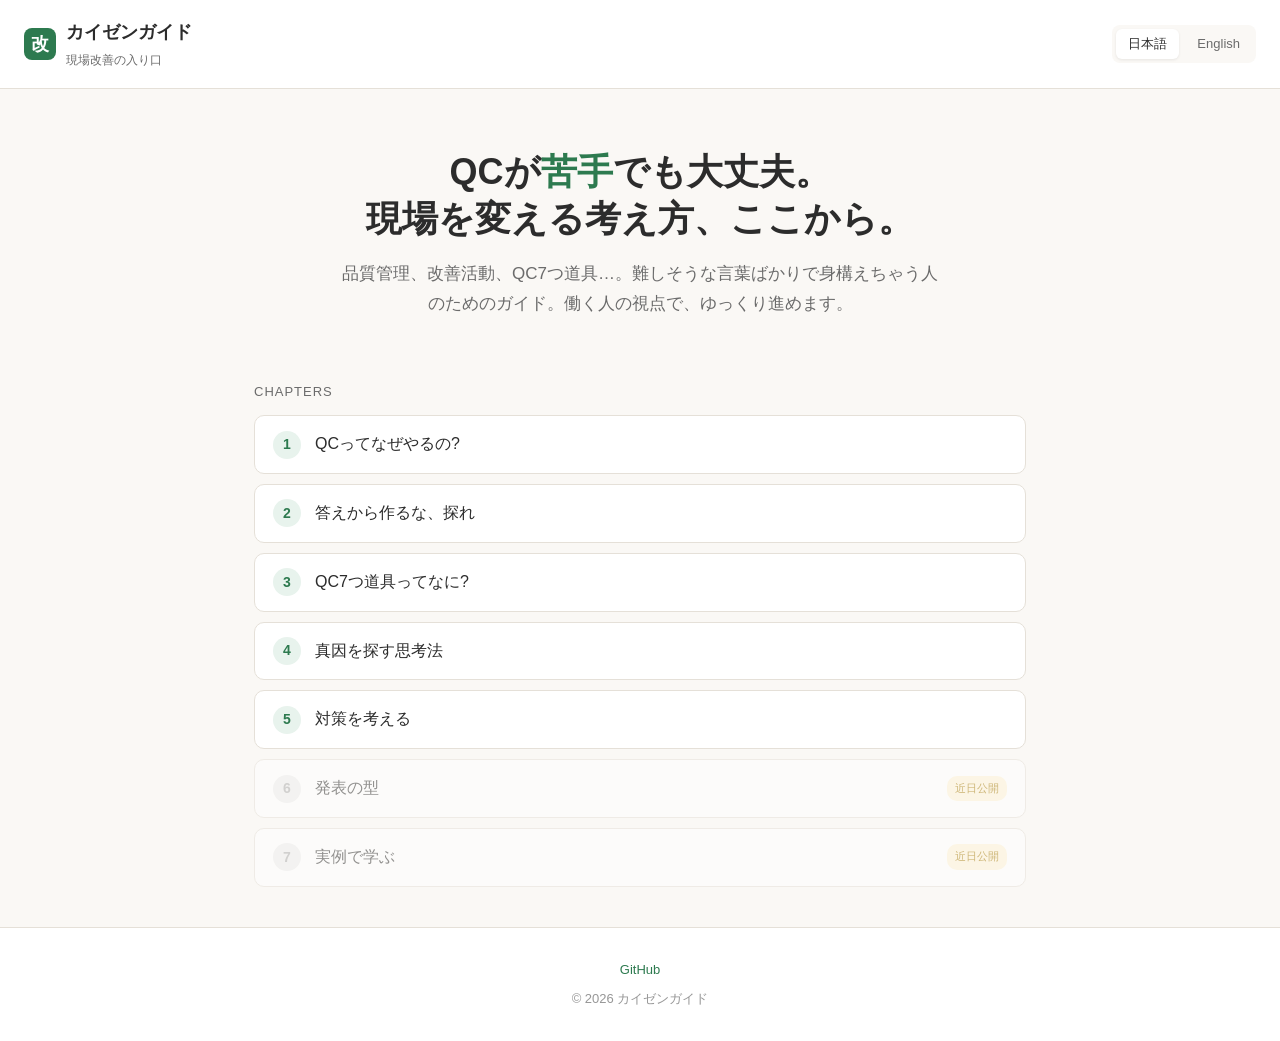
==== commit 588fbc77: "Add files via upload" ====
--- a/index.html
+++ b/index.html
@@ -34,7 +34,7 @@
     <li><a href="ch2.html" class="chapter-item"><span class="chapter-num">2</span><span class="chapter-title" data-i18n="ch2Title">答えから作るな、探れ</span></a></li>
     <li><a href="ch3.html" class="chapter-item"><span class="chapter-num">3</span><span class="chapter-title" data-i18n="ch3Title">QC7つ道具ってなに?</span></a></li>
     <li><a href="ch4.html" class="chapter-item"><span class="chapter-num">4</span><span class="chapter-title" data-i18n="ch4Title">真因を探す思考法</span></a></li>
-    <li><div class="chapter-item locked"><span class="chapter-num">5</span><span class="chapter-title" data-i18n="ch5Title">対策を考える</span><span class="chapter-badge" data-i18n="comingSoon">近日公開</span></div></li>
+    <li><a href="ch5.html" class="chapter-item"><span class="chapter-num">5</span><span class="chapter-title" data-i18n="ch5Title">対策を考える</span></a></li>
     <li><div class="chapter-item locked"><span class="chapter-num">6</span><span class="chapter-title" data-i18n="ch6Title">発表の型</span><span class="chapter-badge" data-i18n="comingSoon">近日公開</span></div></li>
     <li><div class="chapter-item locked"><span class="chapter-num">7</span><span class="chapter-title" data-i18n="ch7Title">実例で学ぶ</span><span class="chapter-badge" data-i18n="comingSoon">近日公開</span></div></li>
   </ul>
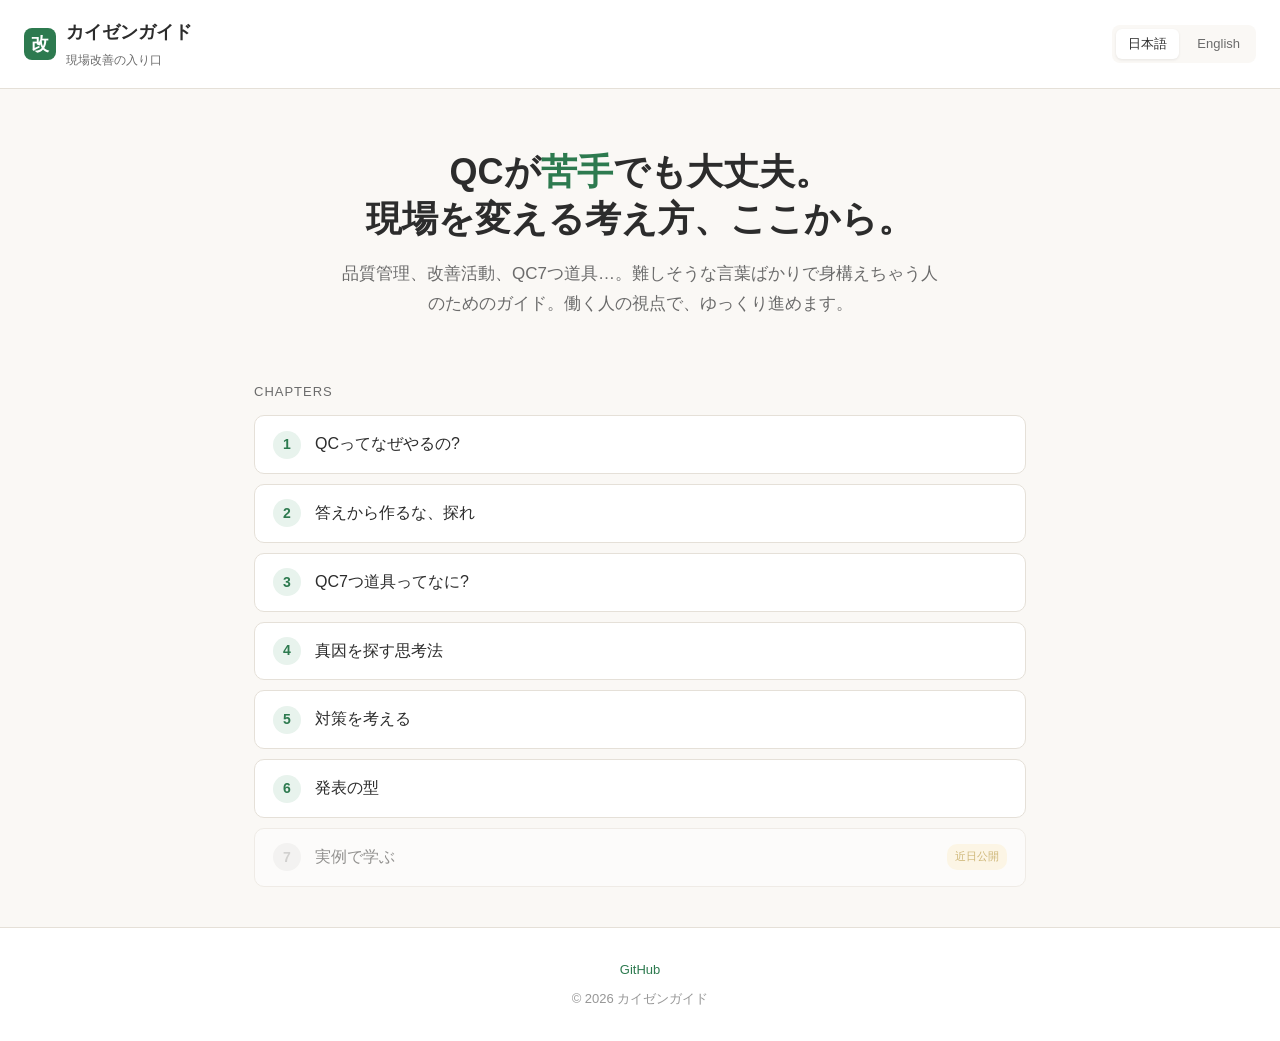
==== commit 332847d6: "Add files via upload" ====
--- a/index.html
+++ b/index.html
@@ -35,7 +35,7 @@
     <li><a href="ch3.html" class="chapter-item"><span class="chapter-num">3</span><span class="chapter-title" data-i18n="ch3Title">QC7つ道具ってなに?</span></a></li>
     <li><a href="ch4.html" class="chapter-item"><span class="chapter-num">4</span><span class="chapter-title" data-i18n="ch4Title">真因を探す思考法</span></a></li>
     <li><a href="ch5.html" class="chapter-item"><span class="chapter-num">5</span><span class="chapter-title" data-i18n="ch5Title">対策を考える</span></a></li>
-    <li><div class="chapter-item locked"><span class="chapter-num">6</span><span class="chapter-title" data-i18n="ch6Title">発表の型</span><span class="chapter-badge" data-i18n="comingSoon">近日公開</span></div></li>
+    <li><a href="ch6.html" class="chapter-item"><span class="chapter-num">6</span><span class="chapter-title" data-i18n="ch6Title">発表の型</span></a></li>
     <li><div class="chapter-item locked"><span class="chapter-num">7</span><span class="chapter-title" data-i18n="ch7Title">実例で学ぶ</span><span class="chapter-badge" data-i18n="comingSoon">近日公開</span></div></li>
   </ul>
 </section>
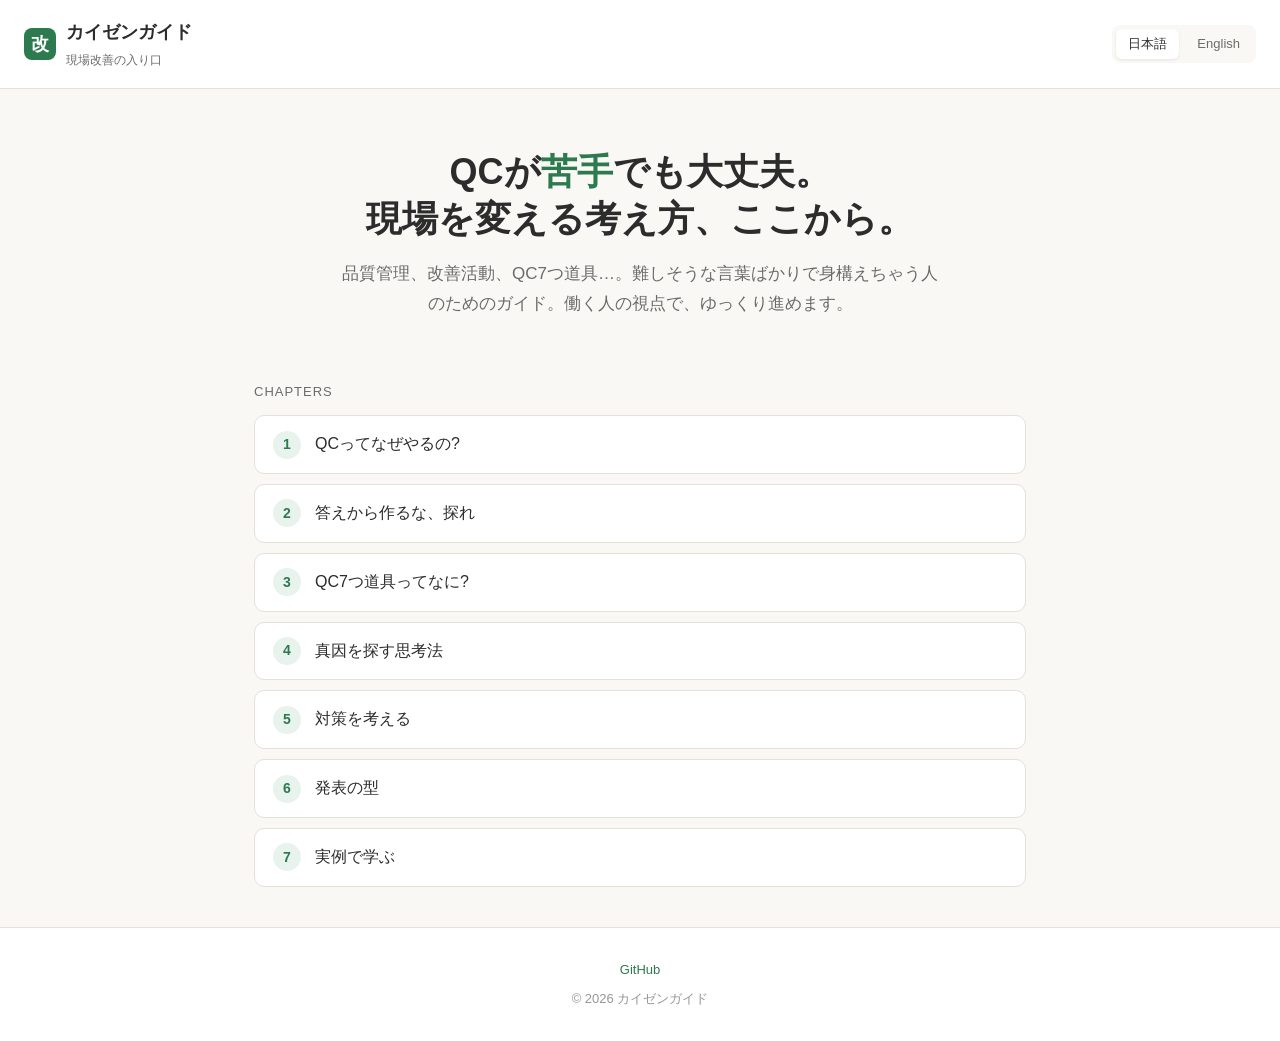
==== commit a9736883: "Add files via upload" ====
--- a/index.html
+++ b/index.html
@@ -36,7 +36,7 @@
     <li><a href="ch4.html" class="chapter-item"><span class="chapter-num">4</span><span class="chapter-title" data-i18n="ch4Title">真因を探す思考法</span></a></li>
     <li><a href="ch5.html" class="chapter-item"><span class="chapter-num">5</span><span class="chapter-title" data-i18n="ch5Title">対策を考える</span></a></li>
     <li><a href="ch6.html" class="chapter-item"><span class="chapter-num">6</span><span class="chapter-title" data-i18n="ch6Title">発表の型</span></a></li>
-    <li><div class="chapter-item locked"><span class="chapter-num">7</span><span class="chapter-title" data-i18n="ch7Title">実例で学ぶ</span><span class="chapter-badge" data-i18n="comingSoon">近日公開</span></div></li>
+    <li><a href="ch7.html" class="chapter-item"><span class="chapter-num">7</span><span class="chapter-title" data-i18n="ch7Title">実例で学ぶ</span></a></li>
   </ul>
 </section>
 
@@ -57,8 +57,7 @@
   ch4Title: "真因を探す思考法",
   ch5Title: "対策を考える",
   ch6Title: "発表の型",
-  ch7Title: "実例で学ぶ",
-  comingSoon: "近日公開"
+  ch7Title: "実例で学ぶ"
 });
 Object.assign(window.kaizenI18n.en, {
   heroTitle: 'Not good with <span class="accent">QC</span>? That\'s fine.<br>How to change the shop floor, starts here.',
@@ -70,8 +69,7 @@
   ch4Title: "How to find the real cause",
   ch5Title: "How to design countermeasures",
   ch6Title: "The presentation format",
-  ch7Title: "Learn from real cases",
-  comingSoon: "Coming soon"
+  ch7Title: "Learn from real cases"
 });
 kaizenInitLang();
 </script>
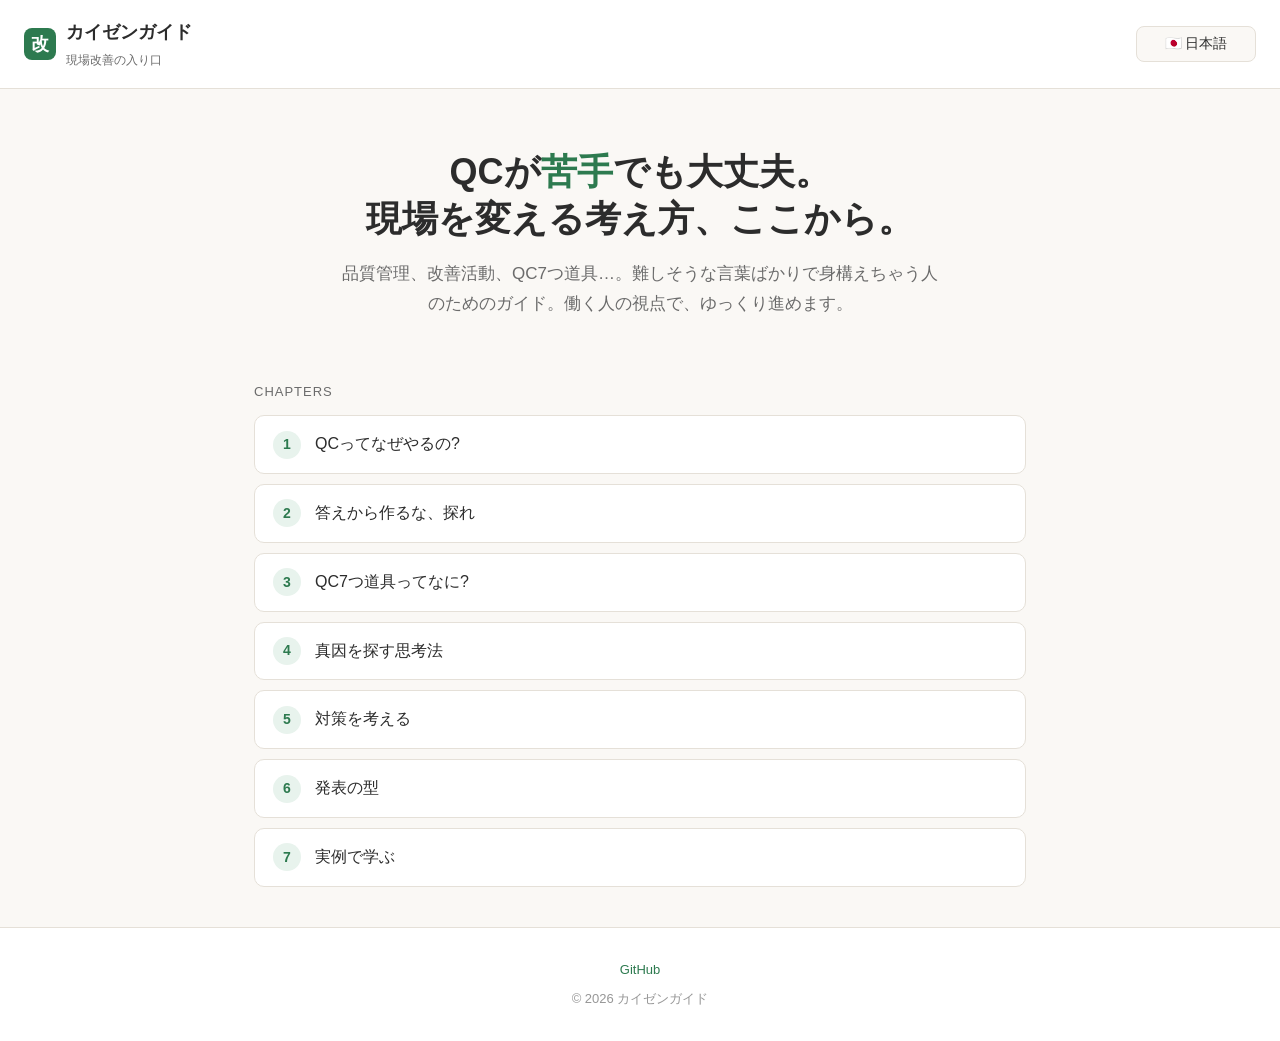
==== commit eb0ef168: "Add files via upload" ====
--- a/index.html
+++ b/index.html
@@ -16,10 +16,7 @@
       <div class="brand-sub" data-i18n="brandSub">現場改善の入り口</div>
     </div>
   </a>
-  <div class="lang-switch">
-    <button class="lang-btn active" data-lang="ja" onclick="kaizenApplyLang('ja')">日本語</button>
-    <button class="lang-btn" data-lang="en" onclick="kaizenApplyLang('en')">English</button>
-  </div>
+  <div class="lang-switch"></div>
 </header>
 
 <section class="hero">
@@ -50,7 +47,6 @@
 Object.assign(window.kaizenI18n.ja, {
   heroTitle: 'QCが<span class="accent">苦手</span>でも大丈夫。<br>現場を変える考え方、ここから。',
   heroSub: "品質管理、改善活動、QC7つ道具…。難しそうな言葉ばかりで身構えちゃう人のためのガイド。働く人の視点で、ゆっくり進めます。",
-  chapters: "CHAPTERS",
   ch1Title: "QCってなぜやるの?",
   ch2Title: "答えから作るな、探れ",
   ch3Title: "QC7つ道具ってなに?",
@@ -62,7 +58,6 @@
 Object.assign(window.kaizenI18n.en, {
   heroTitle: 'Not good with <span class="accent">QC</span>? That\'s fine.<br>How to change the shop floor, starts here.',
   heroSub: "Quality control, improvement activities, the 7 QC tools... A guide for people put off by intimidating terms. We go slowly, from the worker's perspective.",
-  chapters: "CHAPTERS",
   ch1Title: "Why do we even do QC?",
   ch2Title: "Don't build from the answer. Investigate.",
   ch3Title: "What are the 7 QC tools?",
@@ -71,6 +66,39 @@
   ch6Title: "The presentation format",
   ch7Title: "Learn from real cases"
 });
+Object.assign(window.kaizenI18n.vi, {
+  heroTitle: '<span class="accent">Không giỏi QC?</span><br>Không sao. Cách thay đổi hiện trường bắt đầu từ đây.',
+  heroSub: "Quản lý chất lượng, hoạt động cải tiến, 7 công cụ QC... Hướng dẫn dành cho những người ngại các thuật ngữ khó. Chúng ta đi từ từ, từ góc nhìn của người lao động.",
+  ch1Title: "Tại sao phải làm QC?",
+  ch2Title: "Đừng bắt đầu từ câu trả lời. Hãy điều tra.",
+  ch3Title: "7 công cụ QC là gì?",
+  ch4Title: "Cách tìm nguyên nhân thực sự",
+  ch5Title: "Cách nghĩ đối sách",
+  ch6Title: "Khuôn mẫu thuyết trình",
+  ch7Title: "Học qua ví dụ thực tế"
+});
+Object.assign(window.kaizenI18n.id, {
+  heroTitle: '<span class="accent">Tidak pandai QC?</span><br>Tidak apa-apa. Cara mengubah lapangan, mulai dari sini.',
+  heroSub: "Kontrol kualitas, kegiatan perbaikan, 7 alat QC... Panduan untuk orang yang takut dengan istilah sulit. Kita jalan pelan-pelan dari sudut pandang pekerja.",
+  ch1Title: "Kenapa melakukan QC?",
+  ch2Title: "Jangan mulai dari jawaban. Selidiki.",
+  ch3Title: "Apa itu 7 alat QC?",
+  ch4Title: "Cara mencari penyebab sejati",
+  ch5Title: "Cara memikirkan tindakan",
+  ch6Title: "Format presentasi",
+  ch7Title: "Belajar dari contoh nyata"
+});
+Object.assign(window.kaizenI18n.my, {
+  heroTitle: '<span class="accent">QC မကျွမ်းကျင်ဘူးလား?</span><br>အဆင်ပြေပါတယ်။ လုပ်ငန်းခွင်ကို ပြောင်းလဲခြင်းကို ဒီနေရာကစလိုက်ပါ။',
+  heroSub: "အရည်အသွေးထိန်းချုပ်မှု၊ တိုးတက်မှုလုပ်ငန်းများ၊ QC ကိရိယာ ၇ မျိုး... ခက်ခဲသော အသုံးအနှုန်းများကြောင့် တုန်လှုပ်သူများအတွက် လမ်းညွှန်။ အလုပ်သမားရှုထောင့်မှ ဖြည်းဖြည်းချင်း သွားကြရအောင်။",
+  ch1Title: "QC ကို ဘာလို့ လုပ်ရတာလဲ?",
+  ch2Title: "အဖြေကနေ မစတင်ပါနဲ့။ စုံစမ်းပါ။",
+  ch3Title: "QC ကိရိယာ ၇ မျိုး ဆိုတာဘာလဲ?",
+  ch4Title: "တကယ့်အကြောင်းရင်းကို ရှာနည်း",
+  ch5Title: "တုံ့ပြန်မှု ဒီဇိုင်း",
+  ch6Title: "တင်ပြမှုပုံစံ",
+  ch7Title: "လက်တွေ့နမူနာနှင့် လေ့လာခြင်း"
+});
 kaizenInitLang();
 </script>
 </body>
--- a/style.css
+++ b/style.css
@@ -14,7 +14,7 @@
 }
 html { scroll-behavior: smooth; }
 body {
-  font-family: -apple-system, BlinkMacSystemFont, "Hiragino Sans", "Yu Gothic", "Segoe UI", sans-serif;
+  font-family: -apple-system, BlinkMacSystemFont, "Hiragino Sans", "Yu Gothic", "Noto Sans", "Noto Sans Myanmar", "Segoe UI", sans-serif;
   background: var(--bg);
   color: var(--text);
   line-height: 1.8;
@@ -38,12 +38,68 @@
 }
 .brand-name { font-weight: 700; font-size: 18px; }
 .brand-sub { font-size: 12px; color: var(--sub); margin-top: 2px; }
-.lang-switch { display: flex; gap: 6px; background: var(--bg); padding: 4px; border-radius: 8px; }
-.lang-btn {
-  padding: 6px 12px; border: none; background: transparent; cursor: pointer;
-  border-radius: 6px; font-size: 13px; color: var(--sub); transition: all 0.2s;
+
+/* 言語ドロップダウン */
+.lang-switch {
+  position: relative;
+  display: inline-block;
 }
-.lang-btn.active { background: var(--card); color: var(--text); box-shadow: 0 1px 3px rgba(0,0,0,0.08); }
+.lang-current {
+  background: var(--bg);
+  border: 1px solid var(--border);
+  padding: 8px 14px;
+  border-radius: 8px;
+  cursor: pointer;
+  font-size: 14px;
+  color: var(--text);
+  font-weight: 500;
+  transition: all 0.2s;
+  display: flex;
+  align-items: center;
+  gap: 6px;
+  min-width: 120px;
+  justify-content: center;
+}
+.lang-current:hover {
+  border-color: var(--accent);
+}
+.lang-menu {
+  position: absolute;
+  top: calc(100% + 4px);
+  right: 0;
+  background: var(--card);
+  border: 1px solid var(--border);
+  border-radius: 10px;
+  box-shadow: 0 4px 16px rgba(0,0,0,0.1);
+  padding: 6px;
+  display: none;
+  min-width: 160px;
+  z-index: 200;
+}
+.lang-menu.open {
+  display: block;
+}
+.lang-option {
+  display: block;
+  width: 100%;
+  padding: 10px 14px;
+  border: none;
+  background: transparent;
+  text-align: left;
+  cursor: pointer;
+  border-radius: 6px;
+  font-size: 14px;
+  color: var(--text);
+  transition: background 0.15s;
+}
+.lang-option:hover {
+  background: var(--bg);
+}
+.lang-option.active {
+  background: var(--accent-light);
+  color: var(--accent);
+  font-weight: 600;
+}
 
 /* Hero (home) */
 .hero { max-width: 820px; margin: 0 auto; padding: 60px 24px 40px; text-align: center; }
@@ -138,4 +194,6 @@
   header { padding: 14px 16px; }
   .hero { padding: 40px 16px 30px; }
   .order-compare { grid-template-columns: 1fr; }
+  .lang-current { min-width: 110px; font-size: 13px; padding: 7px 12px; }
+  .lang-menu { right: 0; left: auto; }
 }
